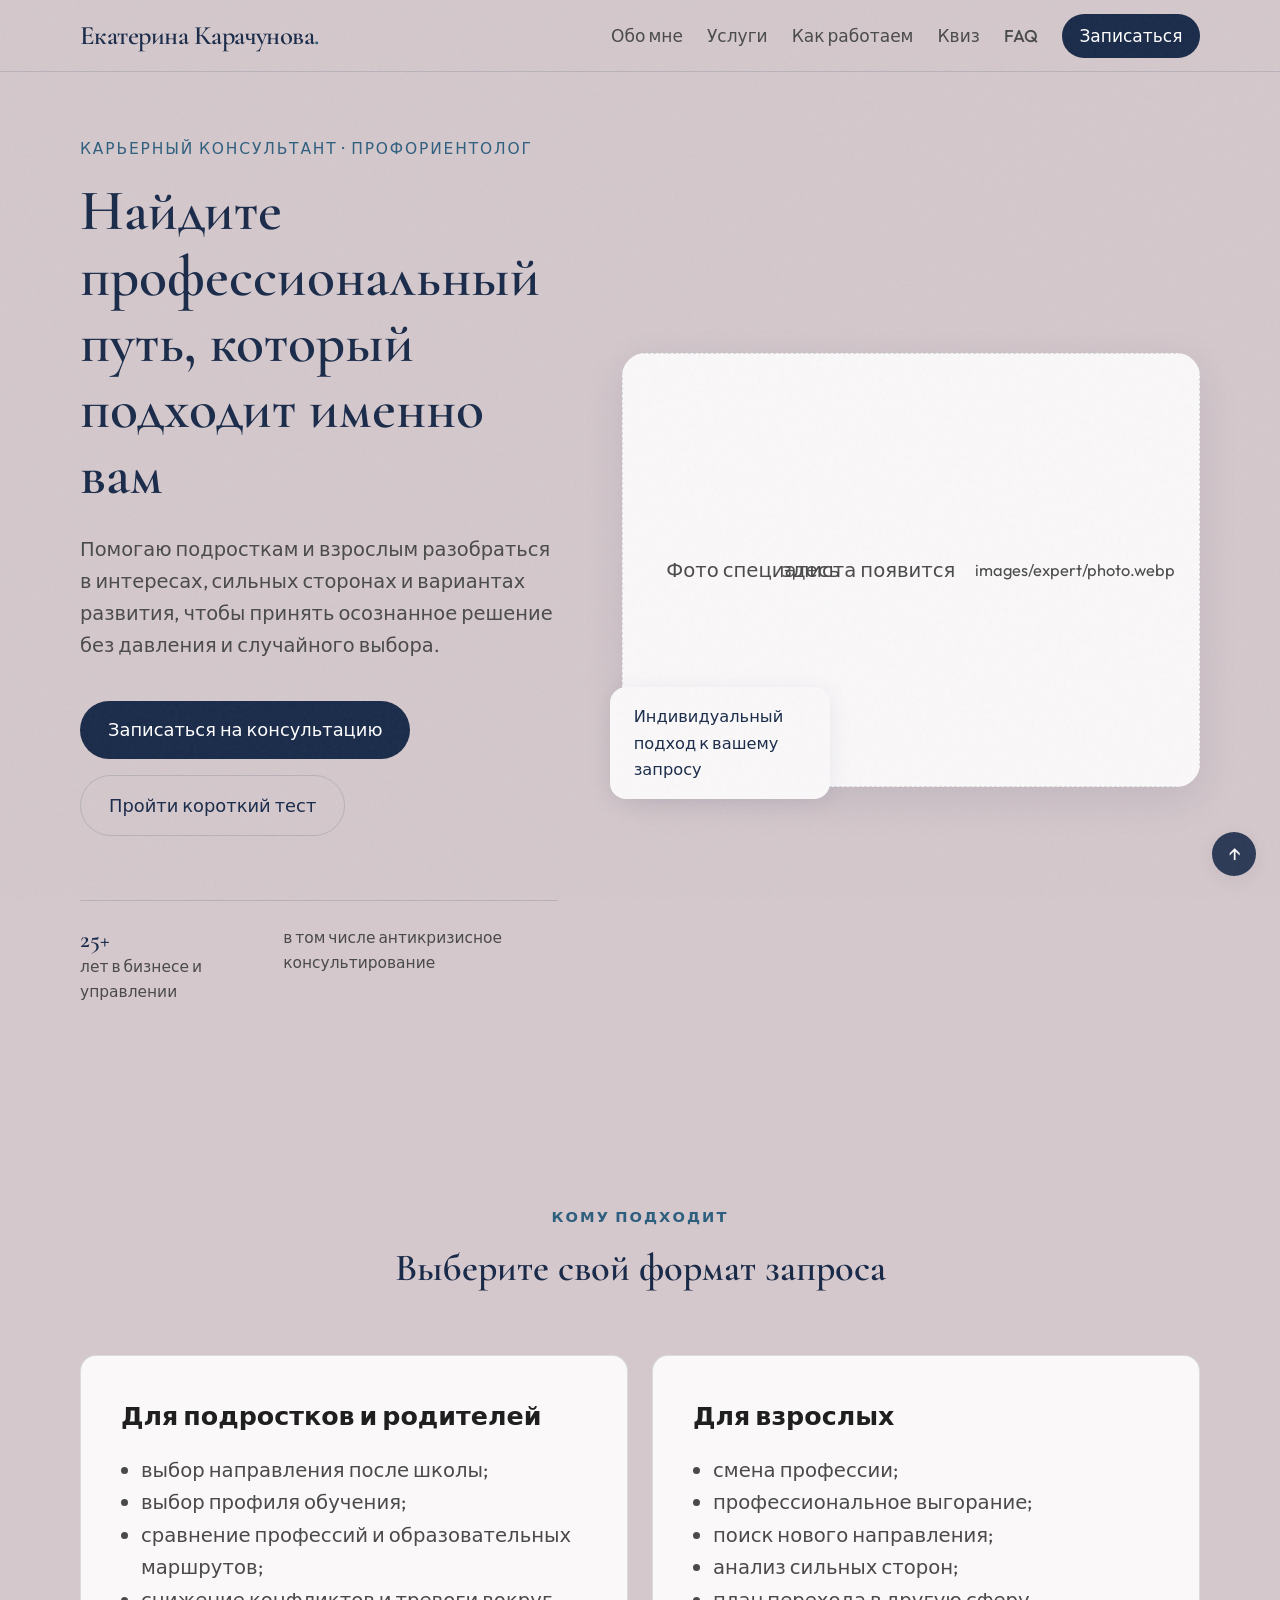
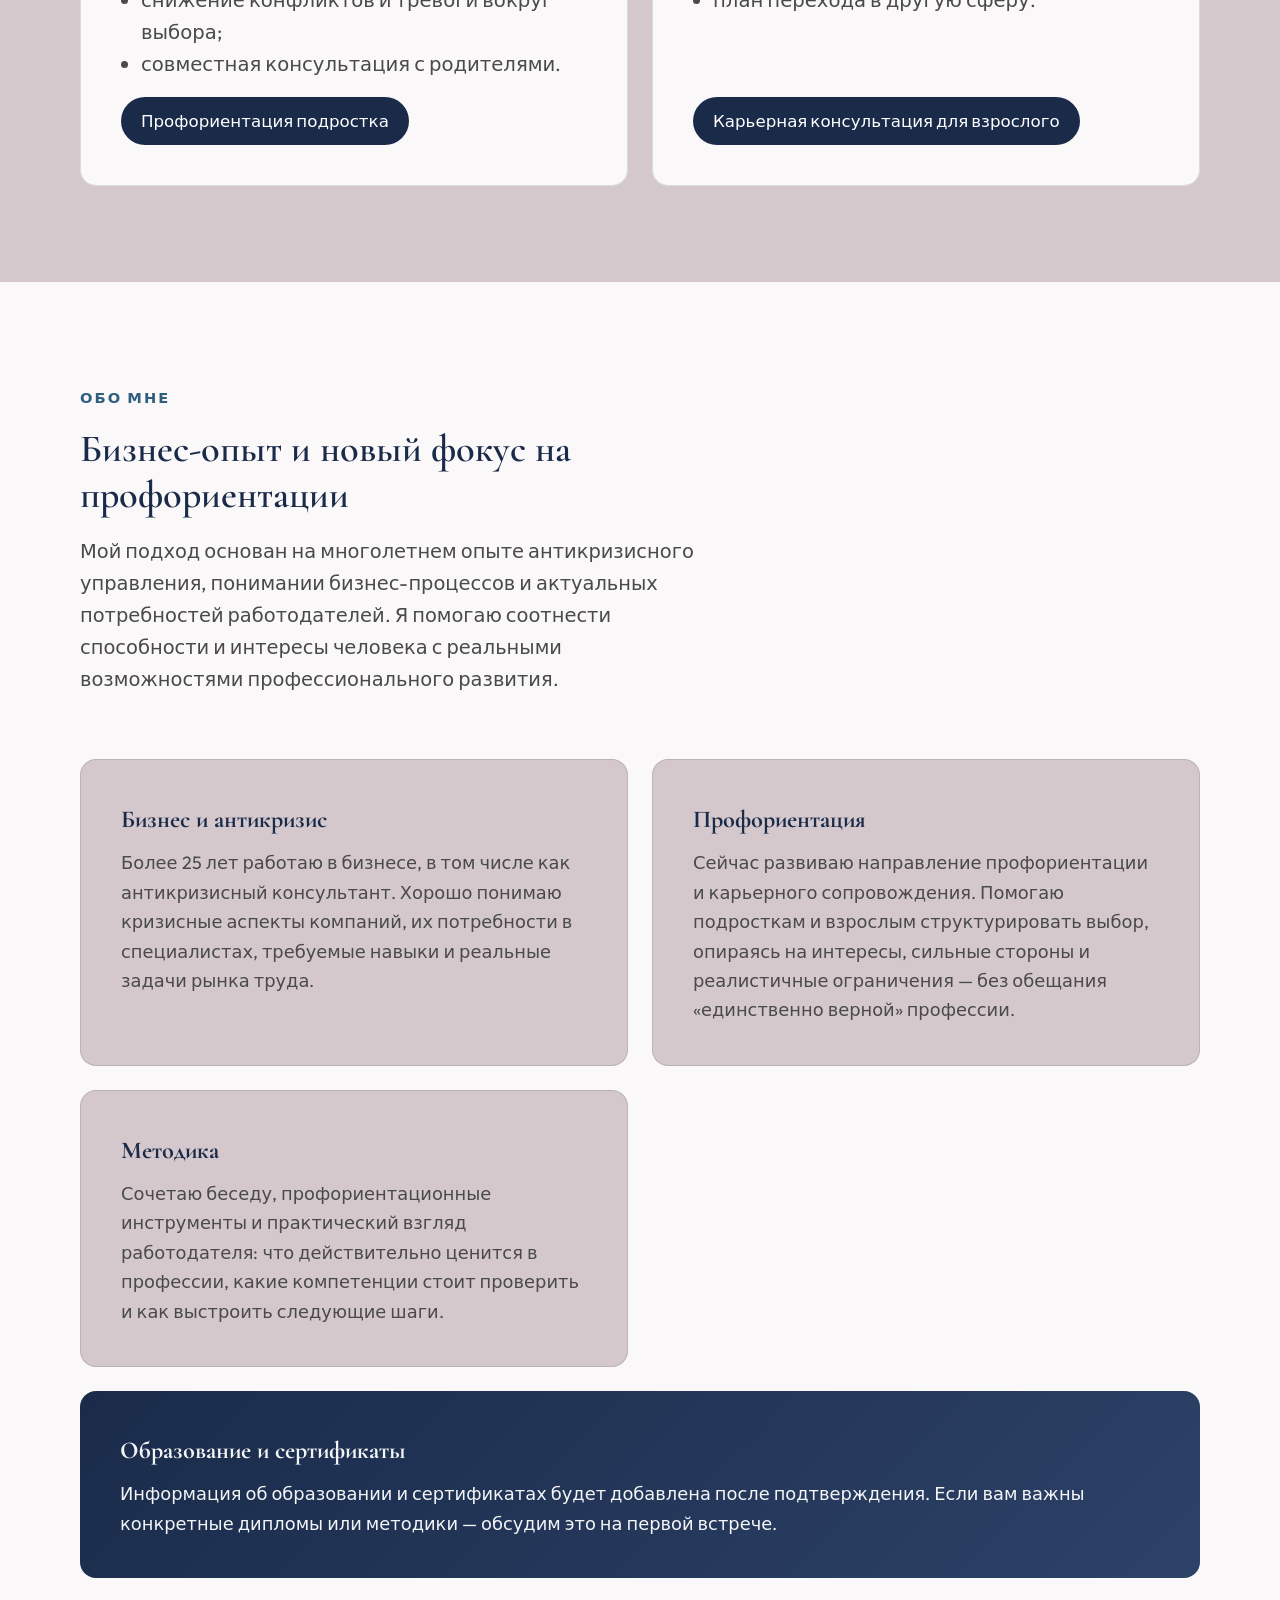
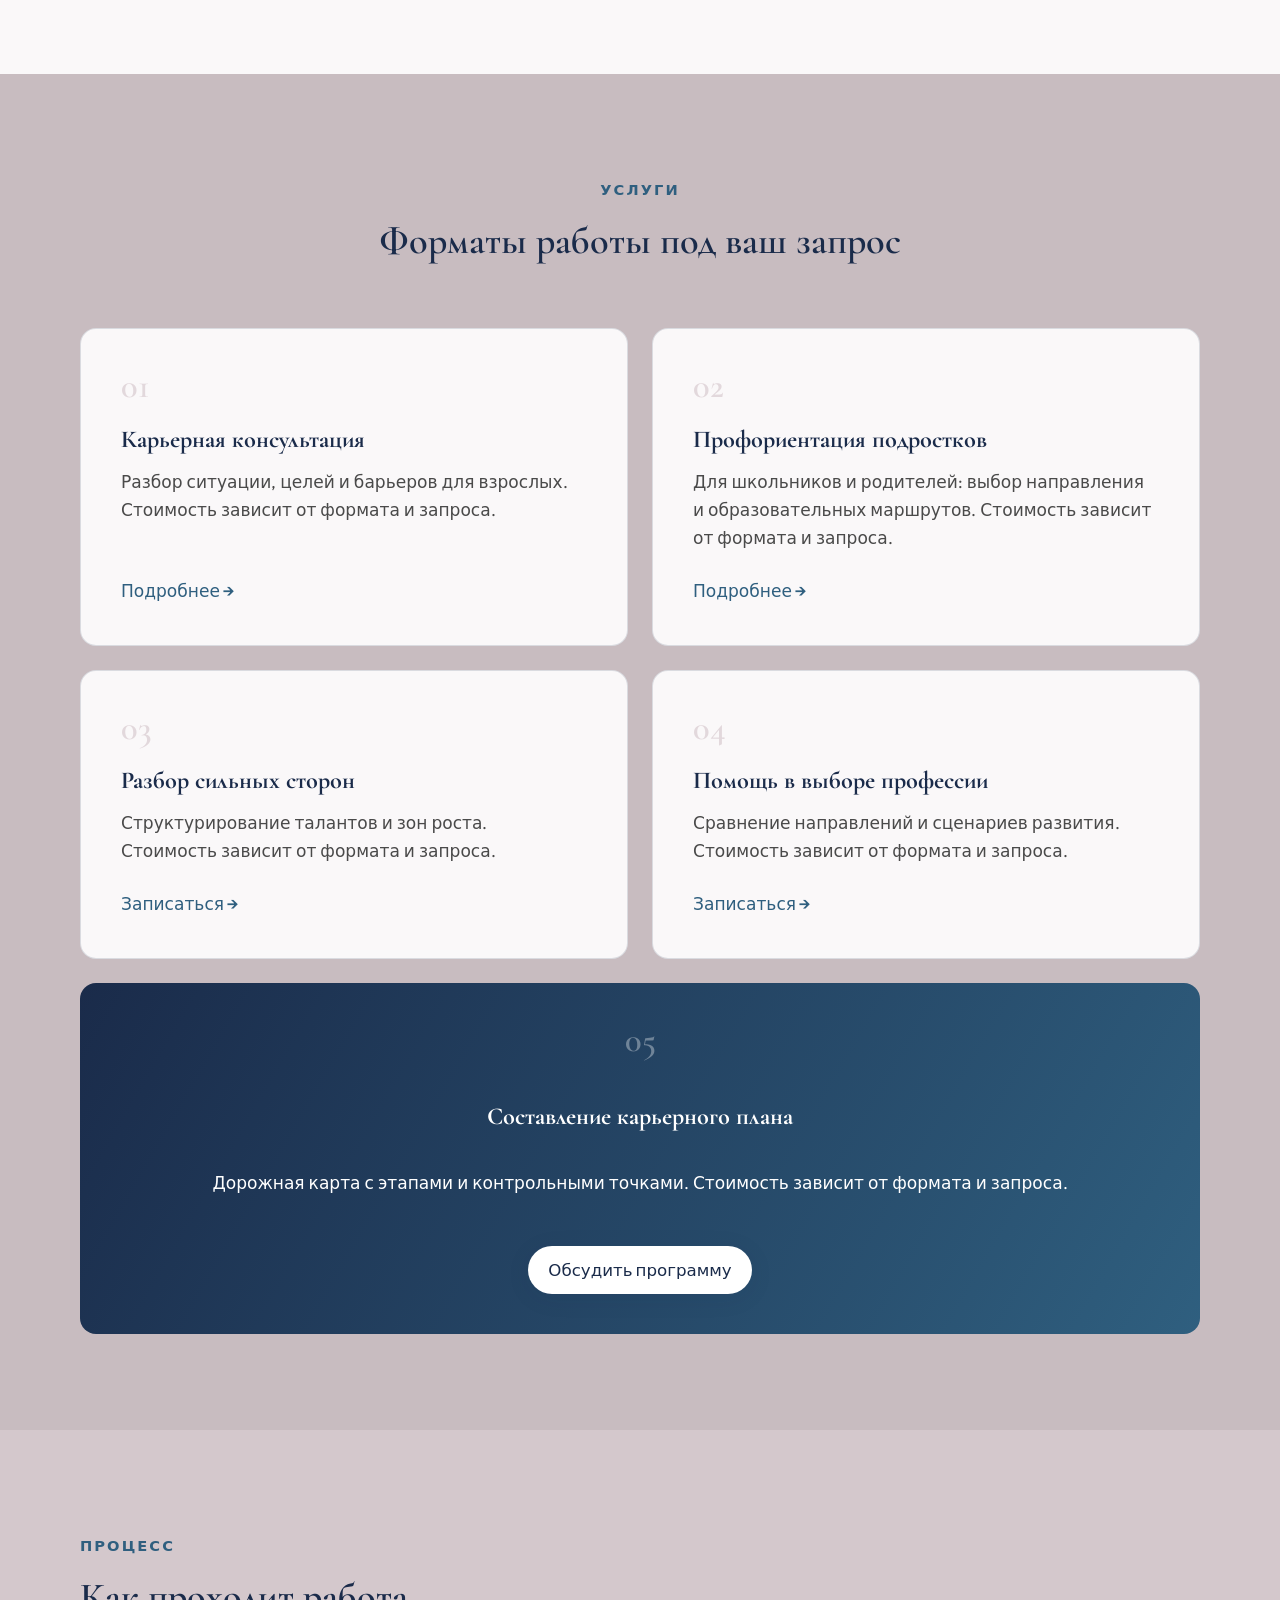
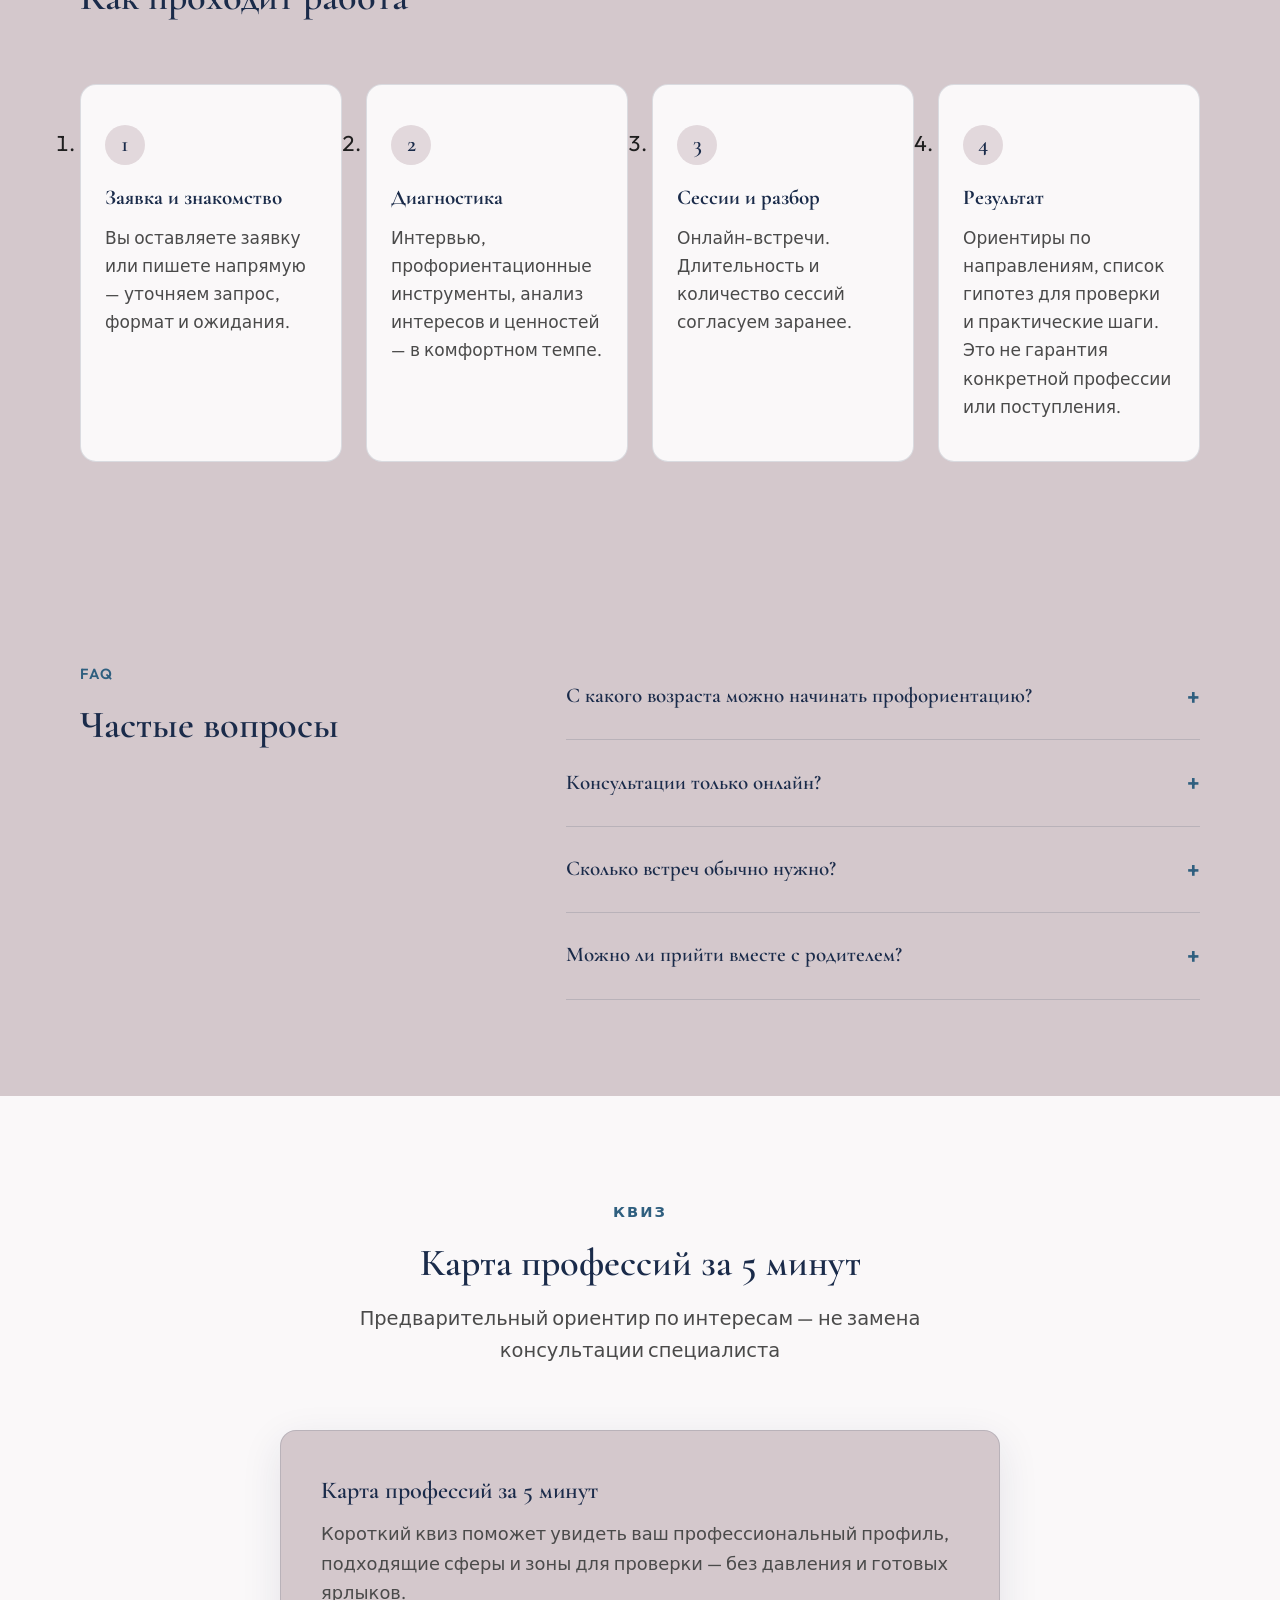
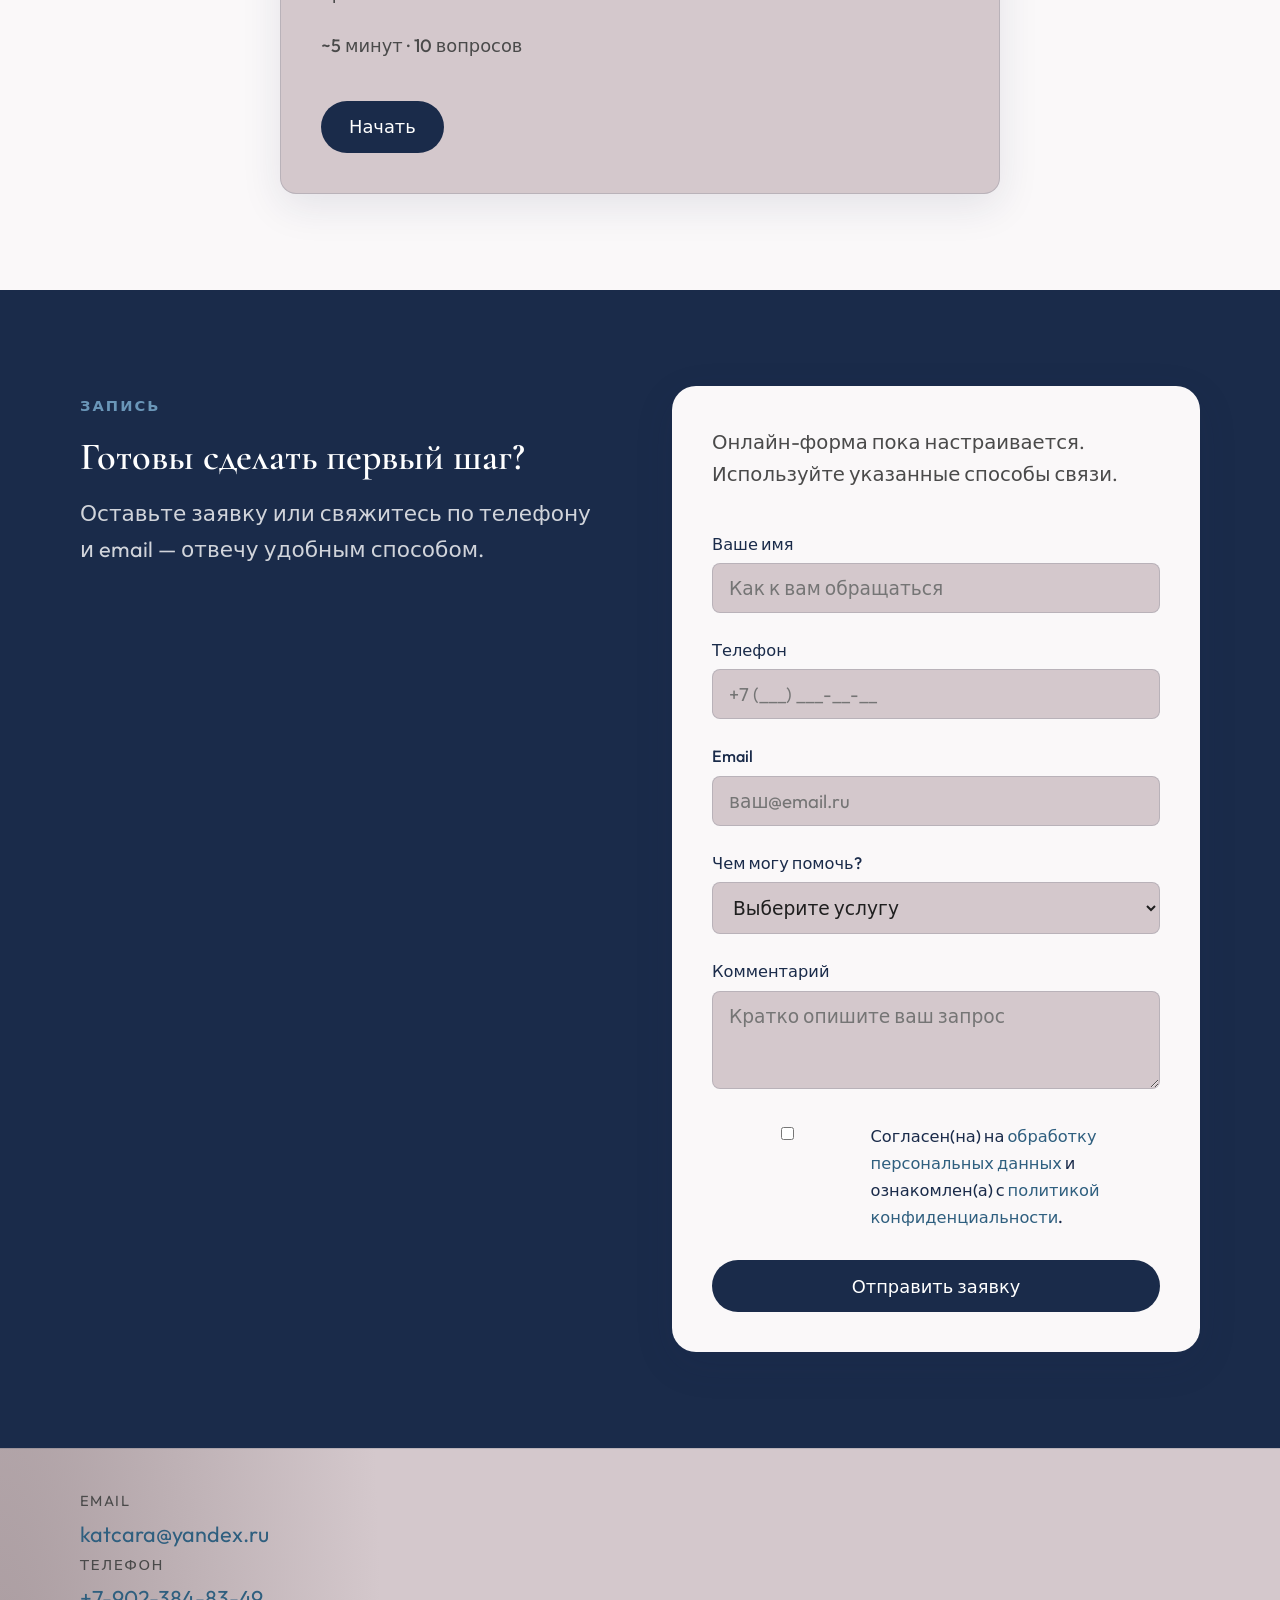
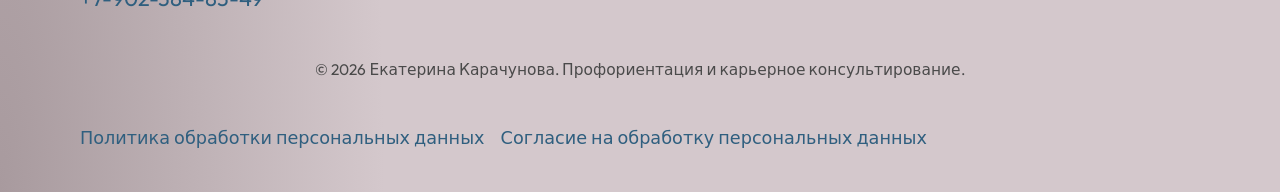
==== index.html @ 0d1fb2d1 "тел и адрес" ====
<!DOCTYPE html>
<html lang="ru">
<head>
  <meta charset="UTF-8">
  <meta name="viewport" content="width=device-width, initial-scale=1.0">
  <meta name="description" content="Профориентация подростков и карьерные консультации для взрослых онлайн по России. Екатерина Карачунова — опыт в бизнесе и антикризисном консультировании.">
  <title>Профориентация и карьерные консультации — Екатерина Карачунова</title>
  <link rel="canonical" href="https://ek-uprof.ru/">
  <meta property="og:type" content="website">
  <meta property="og:locale" content="ru_RU">
  <meta property="og:title" content="Профориентация и карьерные консультации — Екатерина Карачунова">
  <meta property="og:description" content="Помогаю подросткам и взрослым разобраться в интересах и вариантах развития без давления и случайного выбора.">
  <meta property="og:url" content="https://ek-uprof.ru/">
  <meta property="og:image" content="https://ek-uprof.ru/images/social/og-default.svg">
  <meta name="twitter:card" content="summary_large_image">
  <meta name="twitter:title" content="Профориентация — Екатерина Карачунова">
  <meta name="twitter:description" content="Профориентация подростков и карьерные консультации онлайн.">
  <link rel="icon" href="favicon.svg" type="image/svg+xml">
  <link rel="manifest" href="site.webmanifest">
  <link rel="preconnect" href="https://fonts.googleapis.com">
  <link rel="preconnect" href="https://fonts.gstatic.com" crossorigin>
  <link href="https://fonts.googleapis.com/css2?family=Cormorant+Garamond:ital,wght@0,500;0,600;0,700;1,500&family=Outfit:wght@300;400;500;600&display=swap" rel="stylesheet">
  <link rel="stylesheet" href="css/variables.css">
  <link rel="stylesheet" href="css/main.css">
  <link rel="stylesheet" href="css/responsive.css">
  <script type="application/ld+json">
  {
    "@context": "https://schema.org",
    "@graph": [
      {
        "@type": "WebSite",
        "name": "Екатерина Карачунова — профориентация",
        "url": "https://ek-uprof.ru/"
      },
      {
        "@type": "Person",
        "name": "Екатерина Карачунова",
        "jobTitle": "Карьерный консультант и профориентолог",
        "url": "https://ek-uprof.ru/"
      },
      {
        "@type": "ProfessionalService",
        "name": "Профориентация и карьерное консультирование — Екатерина Карачунова",
        "description": "Профориентация подростков и карьерные консультации для взрослых",
        "areaServed": "RU",
        "serviceType": ["Профориентация", "Карьерное консультирование"]
      }
    ]
  }
  </script>
</head>
<body>
  <a class="skip-link" href="#main">Перейти к содержимому</a>

  <header class="header" id="top">
    <div class="container header__inner">
      <a class="logo" href="index.html"><span data-site-full-name>Екатерина Карачунова</span><span class="logo__dot">.</span></a>
      <button type="button" class="nav-toggle-btn" data-nav-toggle aria-expanded="false" aria-controls="site-nav" aria-label="Открыть меню">
        <span></span><span></span><span></span>
      </button>
      <nav class="nav" id="site-nav" data-site-nav aria-label="Основная навигация">
        <a href="#about">Обо мне</a>
        <a href="#services">Услуги</a>
        <a href="#process">Как работаем</a>
        <a href="#quiz">Квиз</a>
        <a href="#faq">FAQ</a>
        <a href="#booking" class="nav__cta" data-analytics-cta="primary_cta_click">Записаться</a>
      </nav>
    </div>
  </header>

  <main id="main">
    <section class="hero" aria-labelledby="hero-title">
      <div class="container hero__grid">
        <div class="hero__content">
          <p class="hero__label">Карьерный консультант · профориентолог</p>
          <h1 id="hero-title">Найдите профессиональный путь, который подходит именно вам</h1>
          <p class="hero__subtitle">Помогаю подросткам и взрослым разобраться в интересах, сильных сторонах и вариантах развития, чтобы принять осознанное решение без давления и случайного выбора.</p>
          <div class="hero__actions">
            <a href="#booking" class="btn btn--primary" data-analytics-cta="primary_cta_click">Записаться на консультацию</a>
            <a href="#quiz" class="btn btn--ghost">Пройти короткий тест</a>
          </div>
          <ul class="hero__stats" aria-label="Опыт в бизнесе">
            <li><strong>25+</strong><span>лет в бизнесе и управлении</span></li>
            <li><span>в том числе антикризисное консультирование</span></li>
          </ul>
        </div>
        <figure class="hero__visual">
          <div class="hero__frame">
            <!-- Замените файл images/expert/photo.webp на реальное фото Екатерины -->
            <div class="hero__photo-placeholder" role="img" aria-label="Фото специалиста будет добавлено">
              Фото специалиста появится здесь<br><small>images/expert/photo.webp</small>
            </div>
          </div>
          <figcaption class="hero__badge">Индивидуальный подход к вашему запросу</figcaption>
        </figure>
      </div>
    </section>

    <section class="section audience" id="audience" aria-labelledby="audience-title">
      <div class="container">
        <header class="section__header section__header--center">
          <span class="section__tag">Кому подходит</span>
          <h2 id="audience-title">Выберите свой формат запроса</h2>
        </header>
        <div class="audience__grid">
          <article class="audience-card">
            <h3>Для подростков и родителей</h3>
            <ul>
              <li>выбор направления после школы;</li>
              <li>выбор профиля обучения;</li>
              <li>сравнение профессий и образовательных маршрутов;</li>
              <li>снижение конфликтов и тревоги вокруг выбора;</li>
              <li>совместная консультация с родителями.</li>
            </ul>
            <a href="proforientaciya-podrostkov.html" class="btn btn--primary btn--sm" data-analytics-cta="teen_service_click">Профориентация подростка</a>
          </article>
          <article class="audience-card">
            <h3>Для взрослых</h3>
            <ul>
              <li>смена профессии;</li>
              <li>профессиональное выгорание;</li>
              <li>поиск нового направления;</li>
              <li>анализ сильных сторон;</li>
              <li>план перехода в другую сферу.</li>
            </ul>
            <a href="karernaya-konsultaciya.html" class="btn btn--primary btn--sm" data-analytics-cta="adult_service_click">Карьерная консультация для взрослого</a>
          </article>
        </div>
      </div>
    </section>

    <section class="section about" id="about" aria-labelledby="about-title">
      <div class="container">
        <header class="section__header">
          <span class="section__tag">Обо мне</span>
          <h2 id="about-title">Бизнес-опыт и новый фокус на профориентации</h2>
          <p class="section__lead">Мой подход основан на многолетнем опыте антикризисного управления, понимании бизнес-процессов и актуальных потребностей работодателей. Я помогаю соотнести способности и интересы человека с реальными возможностями профессионального развития.</p>
        </header>
        <div class="about__grid">
          <article class="card">
            <h3>Бизнес и антикризис</h3>
            <p>Более 25 лет работаю в бизнесе, в том числе как антикризисный консультант. Хорошо понимаю кризисные аспекты компаний, их потребности в специалистах, требуемые навыки и реальные задачи рынка труда.</p>
          </article>
          <article class="card">
            <h3>Профориентация</h3>
            <p>Сейчас развиваю направление профориентации и карьерного сопровождения. Помогаю подросткам и взрослым структурировать выбор, опираясь на интересы, сильные стороны и реалистичные ограничения — без обещания «единственно верной» профессии.</p>
          </article>
          <article class="card">
            <h3>Методика</h3>
            <p>Сочетаю беседу, профориентационные инструменты и практический взгляд работодателя: что действительно ценится в профессии, какие компетенции стоит проверить и как выстроить следующие шаги.</p>
          </article>
          <article class="card card--accent">
            <h3>Образование и сертификаты</h3>
            <!-- НУЖНО ПОДТВЕРДИТЬ У ЕКАТЕРИНЫ -->
            <p>Информация об образовании и сертификатах будет добавлена после подтверждения. Если вам важны конкретные дипломы или методики — обсудим это на первой встрече.</p>
          </article>
        </div>
      </div>
    </section>

    <section class="section services" id="services" aria-labelledby="services-title">
      <div class="container">
        <header class="section__header section__header--center">
          <span class="section__tag">Услуги</span>
          <h2 id="services-title">Форматы работы под ваш запрос</h2>
        </header>
        <div class="services__grid">
          <article class="service-card">
            <span class="service-card__num">01</span>
            <h3>Карьерная консультация</h3>
            <p>Разбор ситуации, целей и барьеров для взрослых. Стоимость зависит от формата и запроса.</p>
            <a href="karernaya-konsultaciya.html" class="service-card__link">Подробнее →</a>
          </article>
          <article class="service-card">
            <span class="service-card__num">02</span>
            <h3>Профориентация подростков</h3>
            <p>Для школьников и родителей: выбор направления и образовательных маршрутов. Стоимость зависит от формата и запроса.</p>
            <a href="proforientaciya-podrostkov.html" class="service-card__link">Подробнее →</a>
          </article>
          <article class="service-card">
            <span class="service-card__num">03</span>
            <h3>Разбор сильных сторон</h3>
            <p>Структурирование талантов и зон роста. Стоимость зависит от формата и запроса.</p>
            <a href="#booking" class="service-card__link">Записаться →</a>
          </article>
          <article class="service-card">
            <span class="service-card__num">04</span>
            <h3>Помощь в выборе профессии</h3>
            <p>Сравнение направлений и сценариев развития. Стоимость зависит от формата и запроса.</p>
            <a href="#booking" class="service-card__link">Записаться →</a>
          </article>
          <article class="service-card service-card--wide">
            <span class="service-card__num">05</span>
            <h3>Составление карьерного плана</h3>
            <p>Дорожная карта с этапами и контрольными точками. Стоимость зависит от формата и запроса.</p>
            <a href="#booking" class="btn btn--primary btn--sm btn--on-dark" data-booking-service="Карьерный план">Обсудить программу</a>
          </article>
        </div>
      </div>
    </section>

    <section class="section process" id="process" aria-labelledby="process-title">
      <div class="container">
        <header class="section__header">
          <span class="section__tag">Процесс</span>
          <h2 id="process-title">Как проходит работа</h2>
        </header>
        <ol class="process__steps">
          <li>
            <span class="process__step-num">1</span>
            <h3>Заявка и знакомство</h3>
            <p>Вы оставляете заявку или пишете напрямую — уточняем запрос, формат и ожидания.</p>
          </li>
          <li>
            <span class="process__step-num">2</span>
            <h3>Диагностика</h3>
            <p>Интервью, профориентационные инструменты, анализ интересов и ценностей — в комфортном темпе.</p>
          </li>
          <li>
            <span class="process__step-num">3</span>
            <h3>Сессии и разбор</h3>
            <p>Онлайн-встречи. Длительность и количество сессий согласуем заранее.</p>
          </li>
          <li>
            <span class="process__step-num">4</span>
            <h3>Результат</h3>
            <p>Ориентиры по направлениям, список гипотез для проверки и практические шаги. Это не гарантия конкретной профессии или поступления.</p>
          </li>
        </ol>
      </div>
    </section>

    <!-- Отзывы: скрыто. Шаблон поля: имя/обозначение, категория, текст, дата, согласие, скриншот -->
    <section class="section reviews section--hidden" id="reviews" aria-hidden="true" hidden></section>

    <!-- Кейсы: скрыто. Шаблон: ситуация, задача, формат, результат, период, оговорка об индивидуальности -->
    <section class="section cases section--hidden" id="cases" aria-hidden="true" hidden></section>

    <!-- Блог: скрыто до готовых статей -->
    <section class="section blog section--hidden" id="blog" aria-hidden="true" hidden></section>

    <section class="section faq" id="faq" aria-labelledby="faq-title">
      <div class="container faq__inner">
        <header class="section__header">
          <span class="section__tag">FAQ</span>
          <h2 id="faq-title">Частые вопросы</h2>
        </header>
        <div class="faq__list">
          <details class="faq__item">
            <summary>С какого возраста можно начинать профориентацию?</summary>
            <p>Оптимально с 14–15 лет, когда формируются интересы к будущему. Для взрослых возраст не ограничен.</p>
          </details>
          <details class="faq__item">
            <summary>Консультации только онлайн?</summary>
            <p>Основной формат — онлайн по России. Другие форматы обсуждаются индивидуально.</p>
          </details>
          <details class="faq__item">
            <summary>Сколько встреч обычно нужно?</summary>
            <p>От одной встречи до программы из нескольких сессий — зависит от запроса.</p>
          </details>
          <details class="faq__item">
            <summary>Можно ли прийти вместе с родителем?</summary>
            <p>Да, семейный формат возможен — обсудим это на этапе записи.</p>
          </details>
        </div>
      </div>
    </section>

    <section class="section quiz" id="quiz" aria-labelledby="quiz-title">
      <div class="container quiz__inner">
        <header class="section__header section__header--center">
          <span class="section__tag">Квиз</span>
          <h2 id="quiz-title">Карта профессий за 5 минут</h2>
          <p class="section__lead">Предварительный ориентир по интересам — не замена консультации специалиста</p>
        </header>
        <div id="quiz-panel" class="quiz__panel" aria-live="polite"></div>
      </div>
    </section>

    <section class="section booking" id="booking" aria-labelledby="booking-title">
      <div class="container booking__grid">
        <div class="booking__info">
          <span class="section__tag">Запись</span>
          <h2 id="booking-title">Готовы сделать первый шаг?</h2>
          <p>Оставьте заявку или свяжитесь по телефону и email — отвечу удобным способом.</p>
          <div class="booking__messengers" data-contact-messengers></div>
        </div>
        <form class="booking__form" data-booking-form method="post" novalidate>
          <p class="form-setup-notice" data-form-setup-notice>Онлайн-форма пока настраивается. Используйте указанные способы связи.</p>
          <div class="form-message" data-form-message hidden role="status"></div>
          <label class="hp" aria-hidden="true">
            <input type="text" name="website" tabindex="-1" autocomplete="off">
          </label>
          <label>
            <span>Ваше имя</span>
            <input type="text" name="name" required autocomplete="name" placeholder="Как к вам обращаться">
          </label>
          <label>
            <span>Телефон</span>
            <input type="tel" name="phone" autocomplete="tel" placeholder="+7 (___) ___-__-__">
          </label>
          <label>
            <span>Email</span>
            <input type="email" name="email" autocomplete="email" placeholder="ваш@email.ru">
          </label>
          <label>
            <span>Чем могу помочь?</span>
            <select name="service">
              <option value="">Выберите услугу</option>
              <option>Карьерная консультация</option>
              <option>Профориентация подростков</option>
              <option>Разбор сильных сторон</option>
              <option>Выбор профессии</option>
              <option>Карьерный план</option>
            </select>
          </label>
          <label>
            <span>Комментарий</span>
            <textarea name="message" rows="3" placeholder="Кратко опишите ваш запрос"></textarea>
          </label>
          <label class="form-consent">
            <input type="checkbox" name="consent" value="yes">
            <span>Согласен(на) на <a href="consent.html">обработку персональных данных</a> и ознакомлен(а) с <a href="privacy.html">политикой конфиденциальности</a>.</span>
          </label>
          <button type="submit" class="btn btn--primary btn--full">Отправить заявку</button>
        </form>
      </div>
    </section>

    <section class="section contacts" id="contacts" aria-labelledby="contacts-title">
      <div class="container contacts__inner">
        <h2 id="contacts-title" class="visually-hidden">Контакты</h2>
        <div data-contacts-list></div>
        <p class="contacts__copy">© 2026 <span data-site-full-name>Екатерина Карачунова</span>. Профориентация и карьерное консультирование.</p>
        <nav class="footer-legal" aria-label="Юридическая информация">
          <a href="privacy.html">Политика обработки персональных данных</a>
          <a href="consent.html">Согласие на обработку персональных данных</a>
        </nav>
      </div>
    </section>
  </main>

  <a href="#top" class="back-top" aria-label="Наверх">↑</a>

  <script src="js/site-config.js" defer></script>
  <script src="js/analytics.js" defer></script>
  <script src="js/main.js" defer></script>
  <script src="js/form.js" defer></script>
  <script src="js/quiz-data.js" defer></script>
  <script src="js/quiz.js" defer></script>
</body>
</html>
---- css/variables.css ----
/* Design tokens — светлее фон, выше контраст, крупнее базовый текст */
:root {
  --color-bg: #d4c8cc;
  --color-bg-alt: #c8bcc0;
  --color-surface: #faf8f9;
  --color-navy: #1a2b4a;
  --color-navy-soft: #2d4268;
  --color-accent: #2f5f7f;
  --color-accent-light: #6a96b8;
  --color-pastel: #e2d8dc;
  --color-beige: #bdb0b4;
  --color-text: #1f1f1f;
  --color-text-muted: #4a4a4a;
  --color-border: rgba(26, 43, 74, 0.14);

  --font-display: "Cormorant Garamond", Georgia, serif;
  --font-body: "Outfit", system-ui, sans-serif;

  --font-bump: 2pt;

  --text-base: calc(1.1875rem + var(--font-bump));
  --text-sm: calc(1.0625rem + var(--font-bump));
  --text-xs: calc(0.9375rem + var(--font-bump));

  --space-xs: 0.5rem;
  --space-sm: 1rem;
  --space-md: 1.5rem;
  --space-lg: 2.5rem;
  --space-xl: 4rem;
  --space-2xl: 6rem;

  --radius-sm: 8px;
  --radius-md: 16px;
  --radius-lg: 24px;

  --shadow-soft: 0 4px 24px rgba(26, 43, 74, 0.08);
  --shadow-card: 0 12px 40px rgba(26, 43, 74, 0.1);

  --transition: 0.35s cubic-bezier(0.4, 0, 0.2, 1);
  --header-h: 72px;
}
---- css/main.css ----
﻿/* Профориентация — Екатерина Карачунова (основные стили) */

*,
*::before,
*::after {
  box-sizing: border-box;
  margin: 0;
  padding: 0;
}

html {
  scroll-behavior: smooth;
}

body {
  font-family: var(--font-body);
  font-size: var(--text-base);
  font-weight: 400;
  line-height: 1.65;
  color: var(--color-text);
  background-color: var(--color-bg);
  background-image:
    radial-gradient(ellipse 80% 50% at 90% -10%, #d5c8cc 0%, transparent 55%),
    radial-gradient(ellipse 60% 40% at 0% 100%, #a89a9e 0%, transparent 50%);
  min-height: 100vh;
  overflow-x: hidden;
}

body::before {
  content: "";
  position: fixed;
  inset: 0;
  pointer-events: none;
  opacity: 0.04;
  background-image: url("data:image/svg+xml,%3Csvg viewBox='0 0 256 256' xmlns='http://www.w3.org/2000/svg'%3E%3Cfilter id='n'%3E%3CfeTurbulence type='fractalNoise' baseFrequency='0.9' numOctaves='4' stitchTiles='stitch'/%3E%3C/filter%3E%3Crect width='100%25' height='100%25' filter='url(%23n)'/%3E%3C/svg%3E");
  z-index: 9999;
}

img {
  max-width: 100%;
  height: auto;
  display: block;
}

a {
  color: var(--color-accent);
  text-decoration: none;
  transition: color var(--transition);
}

a:hover {
  color: var(--color-navy);
}

ul {
  list-style: none;
}

.container {
  width: min(1120px, 92vw);
  margin-inline: auto;
}

.visually-hidden {
  position: absolute;
  width: 1px;
  height: 1px;
  padding: 0;
  margin: -1px;
  overflow: hidden;
  clip: rect(0, 0, 0, 0);
  white-space: nowrap;
  border: 0;
}

.skip-link {
  position: absolute;
  top: -100%;
  left: var(--space-sm);
  z-index: 10000;
  padding: var(--space-xs) var(--space-sm);
  background: var(--color-navy);
  color: #fff;
  border-radius: var(--radius-sm);
}

.skip-link:focus {
  top: var(--space-sm);
}

/* ——— Header ——— */
.header {
  position: fixed;
  top: 0;
  left: 0;
  right: 0;
  z-index: 1000;
  height: var(--header-h);
  background: rgba(212, 200, 204, 0.94);
  backdrop-filter: blur(12px);
  border-bottom: 1px solid var(--color-border);
  animation: fadeDown 0.8s ease both;
}

.header__inner {
  display: flex;
  align-items: center;
  justify-content: space-between;
  height: var(--header-h);
}

.logo {
  font-family: var(--font-display);
  font-size: calc(1.5rem + var(--font-bump));
  font-weight: 600;
  color: var(--color-navy);
  letter-spacing: -0.02em;
}

.logo__dot {
  color: var(--color-accent);
}

.nav {
  display: flex;
  align-items: center;
  gap: var(--space-md);
}

.nav a {
  font-size: calc(0.9rem + var(--font-bump));
  font-weight: 500;
  color: var(--color-text-muted);
}

.nav a:hover {
  color: var(--color-navy);
}

.nav__cta {
  padding: 0.5rem 1.1rem;
  background: var(--color-navy);
  color: #fff !important;
  border-radius: 100px;
}

.nav__cta:hover {
  background: var(--color-navy-soft);
  color: #fff !important;
}

.nav-toggle-btn {
  display: none;
  border: none;
  background: transparent;
  flex-direction: column;
  gap: 5px;
  cursor: pointer;
  padding: 8px;
}

.nav-toggle-btn span {
  display: block;
  width: 24px;
  height: 2px;
  background: var(--color-navy);
  transition: var(--transition);
}

/* ——— Buttons ——— */
.btn {
  display: inline-flex;
  align-items: center;
  justify-content: center;
  padding: 0.9rem 1.75rem;
  font-family: var(--font-body);
  font-size: calc(0.95rem + var(--font-bump));
  font-weight: 500;
  border-radius: 100px;
  border: none;
  cursor: pointer;
  transition: transform var(--transition), box-shadow var(--transition), background var(--transition);
}

.btn--primary {
  background: var(--color-navy);
  color: #fff;
}

.btn--primary:hover {
  background: var(--color-navy-soft);
  color: #fff;
  transform: translateY(-2px);
  box-shadow: var(--shadow-soft);
}

.btn--ghost {
  background: transparent;
  color: var(--color-navy);
  border: 1.5px solid var(--color-border);
}

.btn--ghost:hover {
  border-color: var(--color-navy);
  color: var(--color-navy);
}

.btn--sm {
  padding: 0.65rem 1.25rem;
  font-size: calc(0.875rem + var(--font-bump));
}

.btn--full {
  width: 100%;
}

/* ——— Hero ——— */
.hero {
  padding-top: calc(var(--header-h) + var(--space-xl));
  padding-bottom: var(--space-2xl);
  min-height: 100vh;
  display: flex;
  align-items: center;
}

.hero__grid {
  display: grid;
  grid-template-columns: 0.95fr 1.15fr;
  gap: var(--space-xl);
  align-items: center;
}

.hero__label {
  font-size: calc(0.8rem + var(--font-bump));
  font-weight: 500;
  letter-spacing: 0.12em;
  text-transform: uppercase;
  color: var(--color-accent);
  margin-bottom: var(--space-sm);
  animation: fadeUp 0.7s ease 0.1s both;
}

.hero h1 {
  font-family: var(--font-display);
  font-size: clamp(calc(2.25rem + var(--font-bump)), 4.5vw, calc(3.5rem + var(--font-bump)));
  font-weight: 600;
  line-height: 1.15;
  color: var(--color-navy);
  margin-bottom: var(--space-md);
  animation: fadeUp 0.7s ease 0.2s both;
}

.hero__subtitle {
  font-size: calc(1.05rem + var(--font-bump));
  color: var(--color-text-muted);
  max-width: 32rem;
  margin-bottom: var(--space-lg);
  animation: fadeUp 0.7s ease 0.3s both;
}

.hero__actions {
  display: flex;
  flex-wrap: wrap;
  gap: var(--space-sm);
  margin-bottom: var(--space-xl);
  animation: fadeUp 0.7s ease 0.4s both;
}

.hero__stats {
  display: flex;
  gap: var(--space-lg);
  padding-top: var(--space-md);
  border-top: 1px solid var(--color-border);
  animation: fadeUp 0.7s ease 0.5s both;
}

.hero__stats li {
  display: flex;
  flex-direction: column;
}

.hero__stats strong {
  font-family: var(--font-display);
  font-size: calc(1.75rem + var(--font-bump));
  font-weight: 600;
  color: var(--color-navy);
  line-height: 1.2;
}

.hero__stats span {
  font-size: calc(0.8rem + var(--font-bump));
  color: var(--color-text-muted);
}

.hero__visual {
  position: relative;
  width: 100%;
  max-width: 640px;
  margin-inline: auto;
  animation: fadeUp 0.9s ease 0.25s both;
}

.hero__frame {
  position: relative;
  border-radius: var(--radius-lg);
  overflow: hidden;
  box-shadow: var(--shadow-card);
  background: var(--color-surface);
  line-height: 0;
}

.hero__frame img {
  width: 100%;
  height: auto;
  display: block;
}

.hero__frame::after {
  content: "";
  position: absolute;
  top: -20px;
  right: -20px;
  width: 120px;
  height: 120px;
  border: 2px solid var(--color-accent-light);
  border-radius: var(--radius-md);
  z-index: -1;
  opacity: 0.5;
}

.hero__badge {
  position: absolute;
  bottom: -12px;
  left: -12px;
  max-width: 220px;
  padding: var(--space-sm) var(--space-md);
  background: var(--color-surface);
  border-radius: var(--radius-md);
  font-size: calc(0.85rem + var(--font-bump));
  font-weight: 500;
  color: var(--color-navy);
  box-shadow: var(--shadow-soft);
}

/* ——— Sections ——— */
.section {
  padding: var(--space-2xl) 0;
}

.section__header {
  margin-bottom: var(--space-xl);
  max-width: 640px;
}

.section__header--center {
  text-align: center;
  margin-inline: auto;
}

.section__tag {
  display: inline-block;
  font-size: calc(0.75rem + var(--font-bump));
  font-weight: 600;
  letter-spacing: 0.14em;
  text-transform: uppercase;
  color: var(--color-accent);
  margin-bottom: var(--space-sm);
}

.section h2 {
  font-family: var(--font-display);
  font-size: clamp(calc(1.75rem + var(--font-bump)), 3vw, calc(2.5rem + var(--font-bump)));
  font-weight: 600;
  color: var(--color-navy);
  line-height: 1.2;
  margin-bottom: var(--space-sm);
}

.section__lead {
  font-size: calc(1.05rem + var(--font-bump));
  color: var(--color-text-muted);
}

/* ——— About ——— */
.about {
  background: var(--color-surface);
}

.about__grid {
  display: grid;
  grid-template-columns: repeat(2, 1fr);
  gap: var(--space-md);
}

.card {
  padding: var(--space-lg);
  background: var(--color-bg);
  border-radius: var(--radius-md);
  border: 1px solid var(--color-border);
  transition: transform var(--transition), box-shadow var(--transition);
}

.card:hover {
  transform: translateY(-4px);
  box-shadow: var(--shadow-soft);
}

.card h3 {
  font-family: var(--font-display);
  font-size: calc(1.35rem + var(--font-bump));
  color: var(--color-navy);
  margin-bottom: var(--space-xs);
}

.card p,
.card li {
  font-size: calc(0.95rem + var(--font-bump));
  color: var(--color-text-muted);
}

.card ul {
  margin-top: var(--space-xs);
}

.card li {
  position: relative;
  padding-left: 1.25rem;
  margin-bottom: 0.35rem;
}

.card li::before {
  content: "—";
  position: absolute;
  left: 0;
  color: var(--color-accent);
}

.card--accent {
  background: linear-gradient(135deg, var(--color-navy) 0%, var(--color-navy-soft) 100%);
  border: none;
  grid-column: span 2;
}

.card--accent h3,
.card--accent p,
.card--accent li {
  color: rgba(255, 255, 255, 0.95);
}

.card--accent li::before {
  color: var(--color-accent-light);
}

/* ——— Services ——— */
.services {
  background: var(--color-bg-alt);
}

.services__grid {
  display: grid;
  grid-template-columns: repeat(2, 1fr);
  gap: var(--space-md);
}

.service-card {
  padding: var(--space-lg);
  background: var(--color-surface);
  border-radius: var(--radius-md);
  border: 1px solid var(--color-border);
  transition: var(--transition);
}

.service-card:hover {
  border-color: var(--color-accent-light);
  box-shadow: var(--shadow-soft);
}

.service-card__num {
  font-family: var(--font-display);
  font-size: calc(2rem + var(--font-bump));
  font-weight: 600;
  color: var(--color-pastel);
  line-height: 1;
  display: block;
  margin-bottom: var(--space-sm);
}

.service-card h3 {
  font-family: var(--font-display);
  font-size: calc(1.35rem + var(--font-bump));
  color: var(--color-navy);
  margin-bottom: var(--space-xs);
}

.service-card p {
  font-size: calc(0.9rem + var(--font-bump));
  color: var(--color-text-muted);
  margin-bottom: var(--space-md);
}

.service-card__link {
  font-size: calc(0.9rem + var(--font-bump));
  font-weight: 500;
}

.service-card--wide {
  grid-column: span 2;
  display: flex;
  flex-wrap: wrap;
  align-items: center;
  justify-content: space-between;
  gap: var(--space-md);
  background: linear-gradient(120deg, var(--color-navy) 0%, var(--color-accent) 100%);
  border: none;
}

.service-card--wide .service-card__num,
.service-card--wide h3,
.service-card--wide p {
  color: #fff;
}

.service-card--wide .service-card__num {
  color: rgba(255, 255, 255, 0.35);
}

.btn--on-dark {
  background: #fff;
  color: var(--color-navy);
  box-shadow: var(--shadow-soft);
}

.btn--on-dark:hover {
  background: var(--color-surface);
  color: var(--color-navy);
  transform: translateY(-2px);
}

.service-card--wide > div {
  flex: 1;
  min-width: 200px;
}

/* ——— Process ——— */
.process__steps {
  display: grid;
  grid-template-columns: repeat(4, 1fr);
  gap: var(--space-md);
  counter-reset: step;
}

.process__steps li {
  position: relative;
  padding: var(--space-lg) var(--space-md);
  background: var(--color-surface);
  border-radius: var(--radius-md);
  border: 1px solid var(--color-border);
}

.process__step-num {
  display: flex;
  align-items: center;
  justify-content: center;
  width: 40px;
  height: 40px;
  margin-bottom: var(--space-sm);
  font-family: var(--font-display);
  font-size: calc(1.25rem + var(--font-bump));
  font-weight: 600;
  color: var(--color-navy);
  background: var(--color-pastel);
  border-radius: 50%;
}

.process__steps h3 {
  font-family: var(--font-display);
  font-size: calc(1.15rem + var(--font-bump));
  color: var(--color-navy);
  margin-bottom: var(--space-xs);
}

.process__steps p {
  font-size: calc(0.9rem + var(--font-bump));
  color: var(--color-text-muted);
}

/* ——— Reviews ——— */
.reviews {
  background: var(--color-surface);
}

.reviews__grid {
  display: grid;
  grid-template-columns: repeat(3, 1fr);
  gap: var(--space-md);
}

.review {
  padding: var(--space-lg);
  background: var(--color-bg);
  border-radius: var(--radius-md);
  border-left: 3px solid var(--color-accent);
}

.review p {
  font-family: var(--font-display);
  font-size: calc(1.15rem + var(--font-bump));
  font-style: italic;
  color: var(--color-navy);
  margin-bottom: var(--space-md);
  line-height: 1.5;
}

.review footer {
  font-size: calc(0.85rem + var(--font-bump));
  color: var(--color-text-muted);
}

/* ——— Cases ——— */
.case-card {
  padding: var(--space-lg);
  background: var(--color-surface);
  border-radius: var(--radius-md);
  border: 1px solid var(--color-border);
}

.cases__grid {
  display: grid;
  grid-template-columns: repeat(3, 1fr);
  gap: var(--space-md);
}

.case-card h3 {
  font-family: var(--font-display);
  font-size: calc(1.2rem + var(--font-bump));
  color: var(--color-navy);
  margin-bottom: var(--space-sm);
}

.case-card__result {
  font-size: calc(0.95rem + var(--font-bump));
  color: var(--color-text-muted);
  margin-bottom: var(--space-md);
}

.case-card__meta {
  font-size: calc(0.8rem + var(--font-bump));
  font-weight: 500;
  color: var(--color-accent);
}

/* ——— Blog ——— */
.blog {
  background: var(--color-bg-alt);
}

.blog__grid {
  display: grid;
  grid-template-columns: repeat(3, 1fr);
  gap: var(--space-md);
}

.blog-card {
  padding: var(--space-lg);
  background: var(--color-surface);
  border-radius: var(--radius-md);
  transition: var(--transition);
}

.blog-card:hover {
  box-shadow: var(--shadow-soft);
  transform: translateY(-3px);
}

.blog-card time {
  font-size: calc(0.8rem + var(--font-bump));
  color: var(--color-accent);
}

.blog-card h3 {
  font-family: var(--font-display);
  font-size: calc(1.2rem + var(--font-bump));
  margin: var(--space-xs) 0;
  line-height: 1.3;
}

.blog-card h3 a {
  color: var(--color-navy);
}

.blog-card h3 a:hover {
  color: var(--color-accent);
}

.blog-card p {
  font-size: calc(0.9rem + var(--font-bump));
  color: var(--color-text-muted);
}

/* ——— FAQ ——— */
.faq__inner {
  display: grid;
  grid-template-columns: 1fr 1.5fr;
  gap: var(--space-xl);
  align-items: start;
}

.faq__item {
  border-bottom: 1px solid var(--color-border);
  padding: var(--space-md) 0;
}

.faq__item summary {
  font-family: var(--font-display);
  font-size: calc(1.15rem + var(--font-bump));
  font-weight: 600;
  color: var(--color-navy);
  cursor: pointer;
  list-style: none;
  display: flex;
  justify-content: space-between;
  align-items: center;
  gap: var(--space-sm);
}

.faq__item summary::-webkit-details-marker {
  display: none;
}

.faq__item summary::after {
  content: "+";
  font-family: var(--font-body);
  font-size: calc(1.25rem + var(--font-bump));
  color: var(--color-accent);
  transition: transform var(--transition);
}

.faq__item[open] summary::after {
  transform: rotate(45deg);
}

.faq__item p {
  margin-top: var(--space-sm);
  font-size: calc(0.95rem + var(--font-bump));
  color: var(--color-text-muted);
  padding-right: var(--space-lg);
}

/* ——— Booking ——— */
.booking {
  background: var(--color-navy);
  color: #fff;
}

.booking .section__tag {
  color: var(--color-accent-light);
}

.booking h2 {
  color: #fff;
}

.booking__grid {
  display: grid;
  grid-template-columns: 1fr 1fr;
  gap: var(--space-xl);
  align-items: start;
}

.booking__info p {
  color: rgba(255, 255, 255, 0.8);
  margin-top: var(--space-sm);
}

.booking__messengers {
  display: flex;
  gap: var(--space-sm);
  margin-top: var(--space-lg);
}

.messenger-link {
  padding: 0.6rem 1.2rem;
  background: rgba(255, 255, 255, 0.12);
  color: #fff !important;
  border-radius: 100px;
  font-size: calc(0.9rem + var(--font-bump));
  font-weight: 500;
}

.messenger-link:hover {
  background: rgba(255, 255, 255, 0.22);
  color: #fff !important;
}

.booking__form {
  display: flex;
  flex-direction: column;
  gap: var(--space-md);
  padding: var(--space-lg);
  background: var(--color-surface);
  border-radius: var(--radius-lg);
  box-shadow: var(--shadow-card);
}

.booking__form label span {
  display: block;
  font-size: calc(0.85rem + var(--font-bump));
  font-weight: 500;
  color: var(--color-navy);
  margin-bottom: 0.35rem;
}

.booking__form input,
.booking__form select,
.booking__form textarea {
  width: 100%;
  padding: 0.75rem 1rem;
  font-family: var(--font-body);
  font-size: calc(1rem + var(--font-bump));
  border: 1px solid var(--color-border);
  border-radius: var(--radius-sm);
  background: var(--color-bg);
  color: var(--color-text);
  transition: border-color var(--transition);
}

.booking__form input:focus,
.booking__form select:focus,
.booking__form textarea:focus {
  outline: none;
  border-color: var(--color-accent);
}

.hp {
  position: absolute;
  left: -9999px;
  opacity: 0;
  height: 0;
  overflow: hidden;
}

.form-note {
  font-size: calc(0.75rem + var(--font-bump));
  color: var(--color-text-muted);
  text-align: center;
}

/* ——— Contacts ——— */
.contacts {
  padding: var(--space-lg) 0;
  border-top: 1px solid var(--color-border);
}

.contacts__inner {
  display: flex;
  flex-wrap: wrap;
  align-items: center;
  justify-content: space-between;
  gap: var(--space-md);
}

.contacts__label {
  display: block;
  font-size: calc(0.75rem + var(--font-bump));
  text-transform: uppercase;
  letter-spacing: 0.1em;
  color: var(--color-text-muted);
  margin-bottom: 0.25rem;
}

.contacts__social {
  display: flex;
  gap: var(--space-sm);
}

.contacts__social a {
  width: 36px;
  height: 36px;
  display: flex;
  align-items: center;
  justify-content: center;
  background: var(--color-bg-alt);
  border-radius: 50%;
  font-size: calc(0.75rem + var(--font-bump));
  font-weight: 600;
  color: var(--color-navy);
}

.contacts__copy {
  width: 100%;
  text-align: center;
  font-size: calc(0.8rem + var(--font-bump));
  color: var(--color-text-muted);
  margin-top: var(--space-sm);
}

/* ——— Back to top ——— */
.back-top {
  position: fixed;
  bottom: var(--space-md);
  right: var(--space-md);
  width: 44px;
  height: 44px;
  display: flex;
  align-items: center;
  justify-content: center;
  background: var(--color-navy);
  color: #fff;
  border-radius: 50%;
  font-size: calc(1.1rem + var(--font-bump));
  box-shadow: var(--shadow-soft);
  opacity: 0.9;
  z-index: 100;
  transition: transform var(--transition), opacity var(--transition);
}

.back-top:hover {
  transform: translateY(-3px);
  opacity: 1;
  color: #fff;
}

/* ——— Quiz ——— */
.quiz {
  background: var(--color-surface);
}

.quiz__inner {
  max-width: 720px;
  margin-inline: auto;
}

.quiz__panel {
  min-height: 280px;
}

.quiz__card {
  background: var(--color-bg);
  box-shadow: var(--shadow-card);
}

.quiz__card--result {
  animation: fadeUp 0.5s ease both;
}

.quiz__title {
  font-family: var(--font-display);
  font-size: clamp(calc(1.5rem + var(--font-bump)), 3vw, calc(2rem + var(--font-bump)));
  font-weight: 600;
  color: var(--color-navy);
  margin-bottom: var(--space-sm);
}

.quiz__lead {
  color: var(--color-text-muted);
  margin-bottom: var(--space-md);
}

.quiz__meta {
  font-size: calc(0.9rem + var(--font-bump));
  font-weight: 500;
  color: var(--color-accent);
  margin-bottom: var(--space-lg);
}

.quiz__progress-wrap {
  margin-bottom: var(--space-lg);
}

.quiz__progress-label {
  font-size: calc(0.85rem + var(--font-bump));
  font-weight: 500;
  color: var(--color-text-muted);
  margin-bottom: var(--space-xs);
}

.quiz__progress {
  height: 6px;
  background: var(--color-border);
  border-radius: 100px;
  overflow: hidden;
}

.quiz__progress-fill {
  height: 100%;
  background: linear-gradient(90deg, var(--color-accent), var(--color-accent-light));
  border-radius: 100px;
  transition: width var(--transition);
}

.quiz__question {
  font-family: var(--font-display);
  font-size: clamp(calc(1.25rem + var(--font-bump)), 2.5vw, calc(1.6rem + var(--font-bump)));
  font-weight: 600;
  color: var(--color-navy);
  margin-bottom: var(--space-md);
  line-height: 1.35;
}

.quiz__options {
  display: flex;
  flex-direction: column;
  gap: var(--space-sm);
  margin-bottom: var(--space-lg);
}

.quiz__option {
  width: 100%;
  padding: var(--space-md);
  text-align: left;
  font-family: var(--font-body);
  font-size: calc(0.95rem + var(--font-bump));
  line-height: 1.5;
  color: var(--color-text);
  background: var(--color-surface);
  border: 2px solid var(--color-border);
  border-radius: var(--radius-sm);
  cursor: pointer;
  transition: border-color var(--transition), background var(--transition), transform var(--transition);
}

.quiz__option:hover {
  border-color: var(--color-accent-light);
  transform: translateY(-1px);
}

.quiz__option:focus-visible {
  outline: 2px solid var(--color-accent);
  outline-offset: 2px;
}

.quiz__option--selected {
  border-color: var(--color-accent);
  background: rgba(61, 107, 142, 0.08);
}

.quiz__actions {
  display: flex;
  gap: var(--space-sm);
  justify-content: space-between;
  flex-wrap: wrap;
}

.quiz__actions--result {
  justify-content: flex-start;
  margin-top: var(--space-md);
}

.quiz__btn-back:disabled {
  opacity: 0.4;
  cursor: not-allowed;
}

.quiz__result-badge {
  display: inline-block;
  font-size: calc(0.75rem + var(--font-bump));
  font-weight: 600;
  letter-spacing: 0.06em;
  text-transform: uppercase;
  color: var(--color-accent);
  margin-bottom: var(--space-sm);
}

.quiz__result-title {
  font-family: var(--font-display);
  font-size: clamp(calc(1.75rem + var(--font-bump)), 4vw, calc(2.25rem + var(--font-bump)));
  font-weight: 700;
  color: var(--color-navy);
  margin-bottom: var(--space-xs);
}

.quiz__result-tagline {
  font-size: calc(1.05rem + var(--font-bump));
  color: var(--color-text-muted);
  margin-bottom: var(--space-lg);
}

.quiz__result-block {
  margin-bottom: var(--space-md);
}

.quiz__result-heading {
  font-family: var(--font-display);
  font-size: calc(1.15rem + var(--font-bump));
  font-weight: 600;
  color: var(--color-navy);
  margin-bottom: var(--space-sm);
}

.quiz__result-list {
  list-style: none;
  display: flex;
  flex-direction: column;
  gap: var(--space-xs);
}

.quiz__result-list li {
  position: relative;
  padding-left: 1.25rem;
  color: var(--color-text);
  font-size: calc(0.95rem + var(--font-bump));
}

.quiz__result-list li::before {
  content: "";
  position: absolute;
  left: 0;
  top: 0.55em;
  width: 6px;
  height: 6px;
  border-radius: 50%;
  background: var(--color-accent);
}

.quiz__spheres {
  display: flex;
  flex-wrap: wrap;
  gap: var(--space-xs);
}

.quiz__sphere {
  display: inline-block;
  padding: 0.35rem 0.85rem;
  font-size: calc(0.85rem + var(--font-bump));
  font-weight: 500;
  color: var(--color-navy);
  background: var(--color-surface);
  border: 1px solid var(--color-border);
  border-radius: 100px;
}

.quiz__cta-text {
  margin-top: var(--space-md);
  padding: var(--space-md);
  background: rgba(61, 107, 142, 0.06);
  border-left: 3px solid var(--color-accent);
  border-radius: 0 var(--radius-sm) var(--radius-sm) 0;
  color: var(--color-navy-soft);
  font-size: calc(0.95rem + var(--font-bump));
}

.quiz__disclaimer {
  margin-top: var(--space-md);
  font-size: var(--text-xs);
  color: var(--color-text-muted);
  font-style: italic;
}

/* ——— Audience ——— */
.audience__grid {
  display: grid;
  grid-template-columns: repeat(2, 1fr);
  gap: var(--space-md);
}

.audience-card {
  padding: var(--space-lg);
  background: var(--color-surface);
  border-radius: var(--radius-md);
  border: 1px solid var(--color-border);
  display: flex;
  flex-direction: column;
  gap: var(--space-sm);
}

.audience-card ul {
  list-style: disc;
  padding-left: 1.25rem;
  color: var(--color-text-muted);
  font-size: var(--text-sm);
}

.audience-card .btn {
  margin-top: auto;
  align-self: flex-start;
}

.hero__stats li strong {
  font-size: calc(1.35rem + var(--font-bump));
}

.hero__photo-placeholder {
  aspect-ratio: 4 / 3;
  display: flex;
  align-items: center;
  justify-content: center;
  padding: var(--space-md);
  text-align: center;
  font-size: var(--text-sm);
  color: var(--color-text-muted);
  background: var(--color-surface);
  border: 1px dashed var(--color-border);
  border-radius: var(--radius-md);
}

.form-message {
  padding: var(--space-sm);
  border-radius: var(--radius-sm);
  font-size: var(--text-sm);
}

.form-message--error {
  background: #fdecea;
  color: #7a1f1f;
}

.form-message--success {
  background: #e8f5ec;
  color: #1f5a32;
}

.form-setup-notice {
  font-size: var(--text-sm);
  color: var(--color-text-muted);
  margin-bottom: var(--space-sm);
}

.form-consent {
  display: flex;
  gap: var(--space-xs);
  align-items: flex-start;
  font-size: var(--text-sm);
}

.form-consent input {
  margin-top: 0.25rem;
}

.services__grid {
  align-items: stretch;
}

.service-card {
  display: flex;
  flex-direction: column;
}

.service-card p {
  flex-grow: 1;
}

.footer-legal {
  display: flex;
  flex-wrap: wrap;
  gap: var(--space-sm);
  justify-content: center;
  margin-top: var(--space-sm);
  font-size: var(--text-xs);
}

.contacts__placeholder {
  font-size: var(--text-sm);
  color: var(--color-text-muted);
  max-width: 36rem;
}

.section--hidden {
  display: none !important;
}

.page-content {
  padding-top: calc(var(--header-h) + var(--space-md));
}

/* ——— Animations ——— */
@keyframes fadeUp {
  from {
    opacity: 0;
    transform: translateY(24px);
  }
  to {
    opacity: 1;
    transform: translateY(0);
  }
}

@keyframes fadeDown {
  from {
    opacity: 0;
    transform: translateY(-12px);
  }
  to {
    opacity: 1;
    transform: translateY(0);
  }
}

/* ——— Responsive ——— */
@media (max-width: 1024px) {
  .hero__grid {
    grid-template-columns: 1fr;
    text-align: center;
  }

  .hero__subtitle {
    margin-inline: auto;
  }

  .hero__actions {
    justify-content: center;
  }

  .hero__stats {
    justify-content: center;
  }

  .hero__visual {
    max-width: min(560px, 100%);
    margin-inline: auto;
  }

  .process__steps {
    grid-template-columns: repeat(2, 1fr);
  }

  .reviews__grid,
  .cases__grid,
  .blog__grid {
    grid-template-columns: 1fr;
  }

  .faq__inner {
    grid-template-columns: 1fr;
  }
}

@media (max-width: 768px) {
  .nav-toggle-btn {
    display: flex;
  }

  .nav {
    position: fixed;
    top: var(--header-h);
    left: 0;
    right: 0;
    flex-direction: column;
    padding: var(--space-lg);
    background: var(--color-bg);
    border-bottom: 1px solid var(--color-border);
    transform: translateY(-120%);
    opacity: 0;
    pointer-events: none;
    transition: var(--transition);
  }

  .nav.nav--open {
    transform: translateY(0);
    opacity: 1;
    pointer-events: auto;
  }

  .header__inner:has(.nav--open) .nav-toggle-btn span:nth-child(1) {
    transform: rotate(45deg) translate(5px, 5px);
  }

  .header__inner:has(.nav--open) .nav-toggle-btn span:nth-child(2) {
    opacity: 0;
  }

  .header__inner:has(.nav--open) .nav-toggle-btn span:nth-child(3) {
    transform: rotate(-45deg) translate(5px, -5px);
  }

  .about__grid,
  .services__grid {
    grid-template-columns: 1fr;
  }

  .card--accent,
  .service-card--wide {
    grid-column: span 1;
  }

  .process__steps {
    grid-template-columns: 1fr;
  }

  .audience__grid {
    grid-template-columns: 1fr;
  }

  .booking__grid {
    grid-template-columns: 1fr;
  }

  .quiz__actions {
    flex-direction: column;
  }

  .quiz__actions .btn {
    width: 100%;
  }

  .hero {
    min-height: auto;
    padding-bottom: var(--space-xl);
  }
}

@media (max-width: 480px) {
  .hero__stats {
    flex-direction: column;
    gap: var(--space-sm);
    align-items: center;
  }

  .hero__actions {
    flex-direction: column;
    width: 100%;
  }

  .hero__actions .btn {
    width: 100%;
  }
}

@media (prefers-reduced-motion: reduce) {
  *,
  *::before,
  *::after {
    animation-duration: 0.01ms !important;
    animation-iteration-count: 1 !important;
    transition-duration: 0.01ms !important;
  }

  html {
    scroll-behavior: auto;
  }
}
---- css/responsive.css ----
﻿/* Дополнительные медиазапросы — основные в css/main.css */

@media (max-width: 320px) {
  .logo {
    font-size: calc(1.15rem + var(--font-bump));
  }

  .hero__subtitle {
    font-size: var(--text-sm);
  }
}

@media (min-width: 1440px) {
  .container {
    width: min(1200px, 92vw);
  }
}
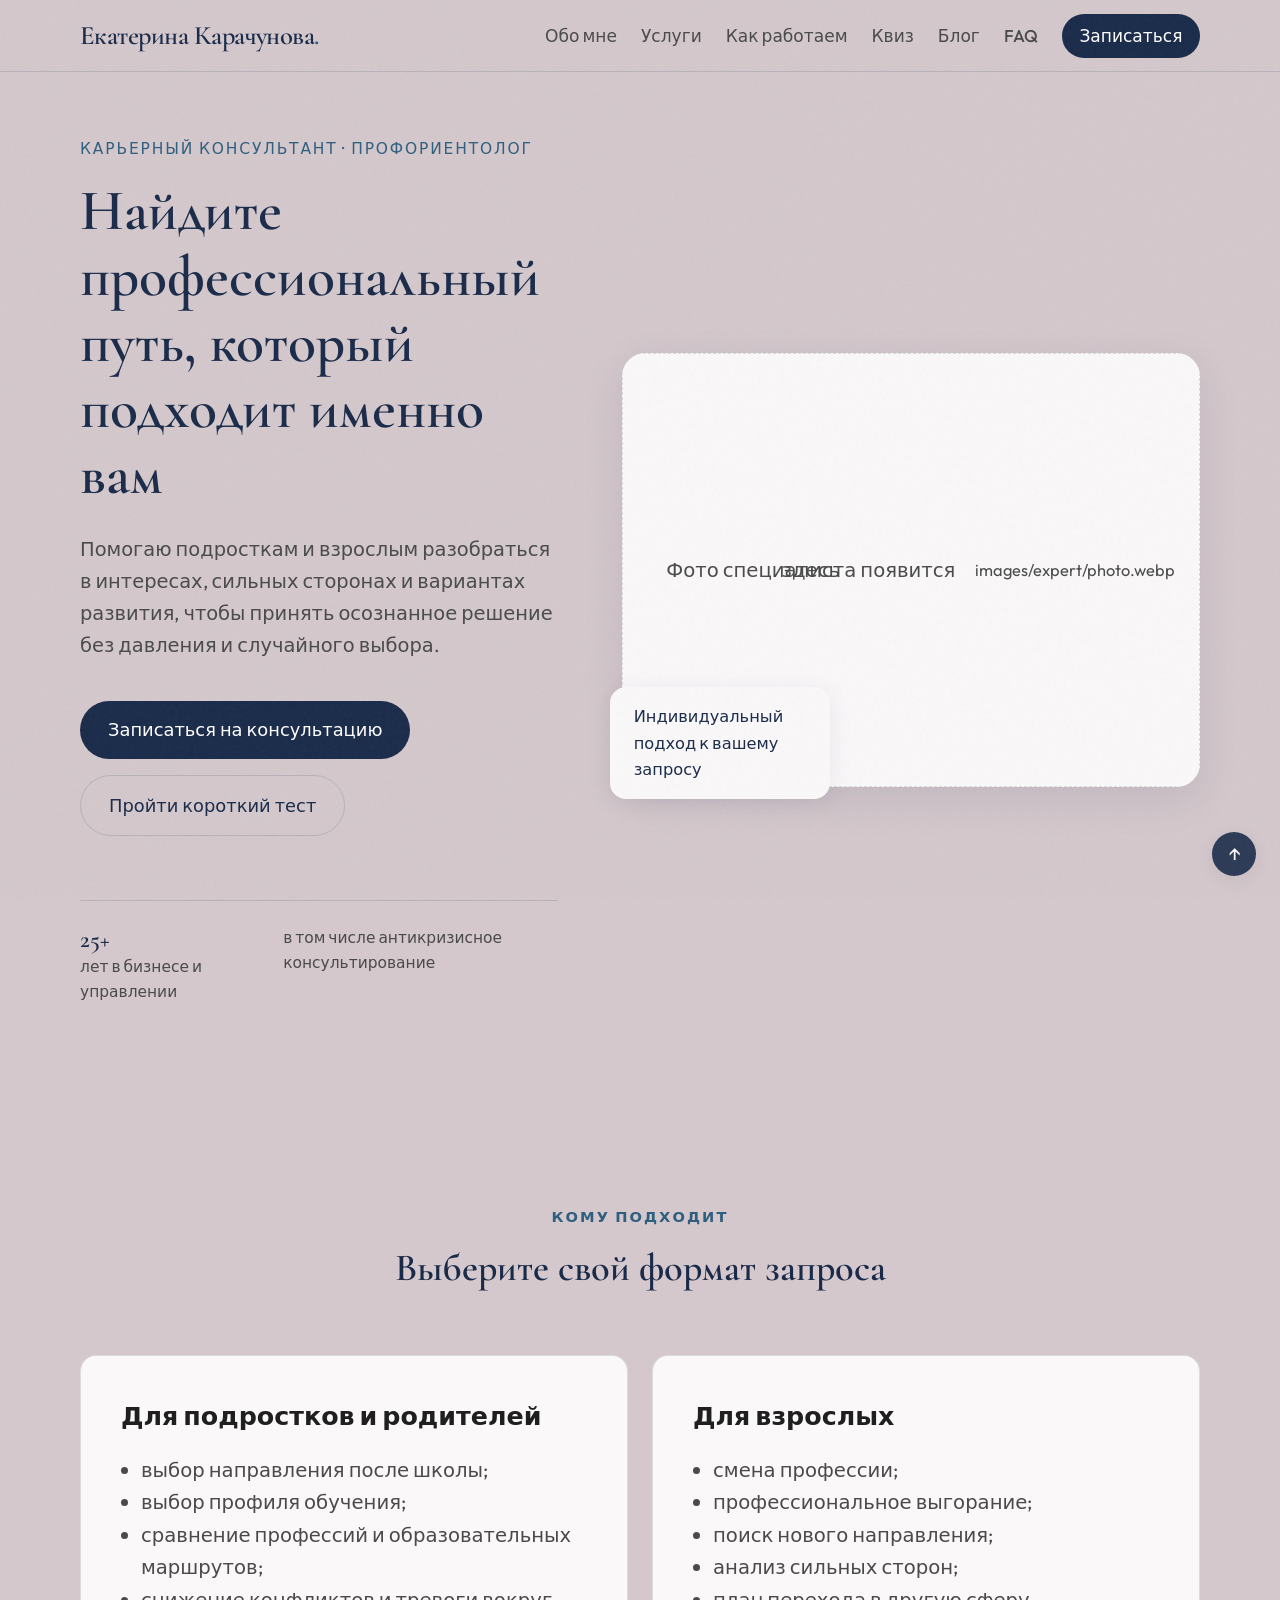
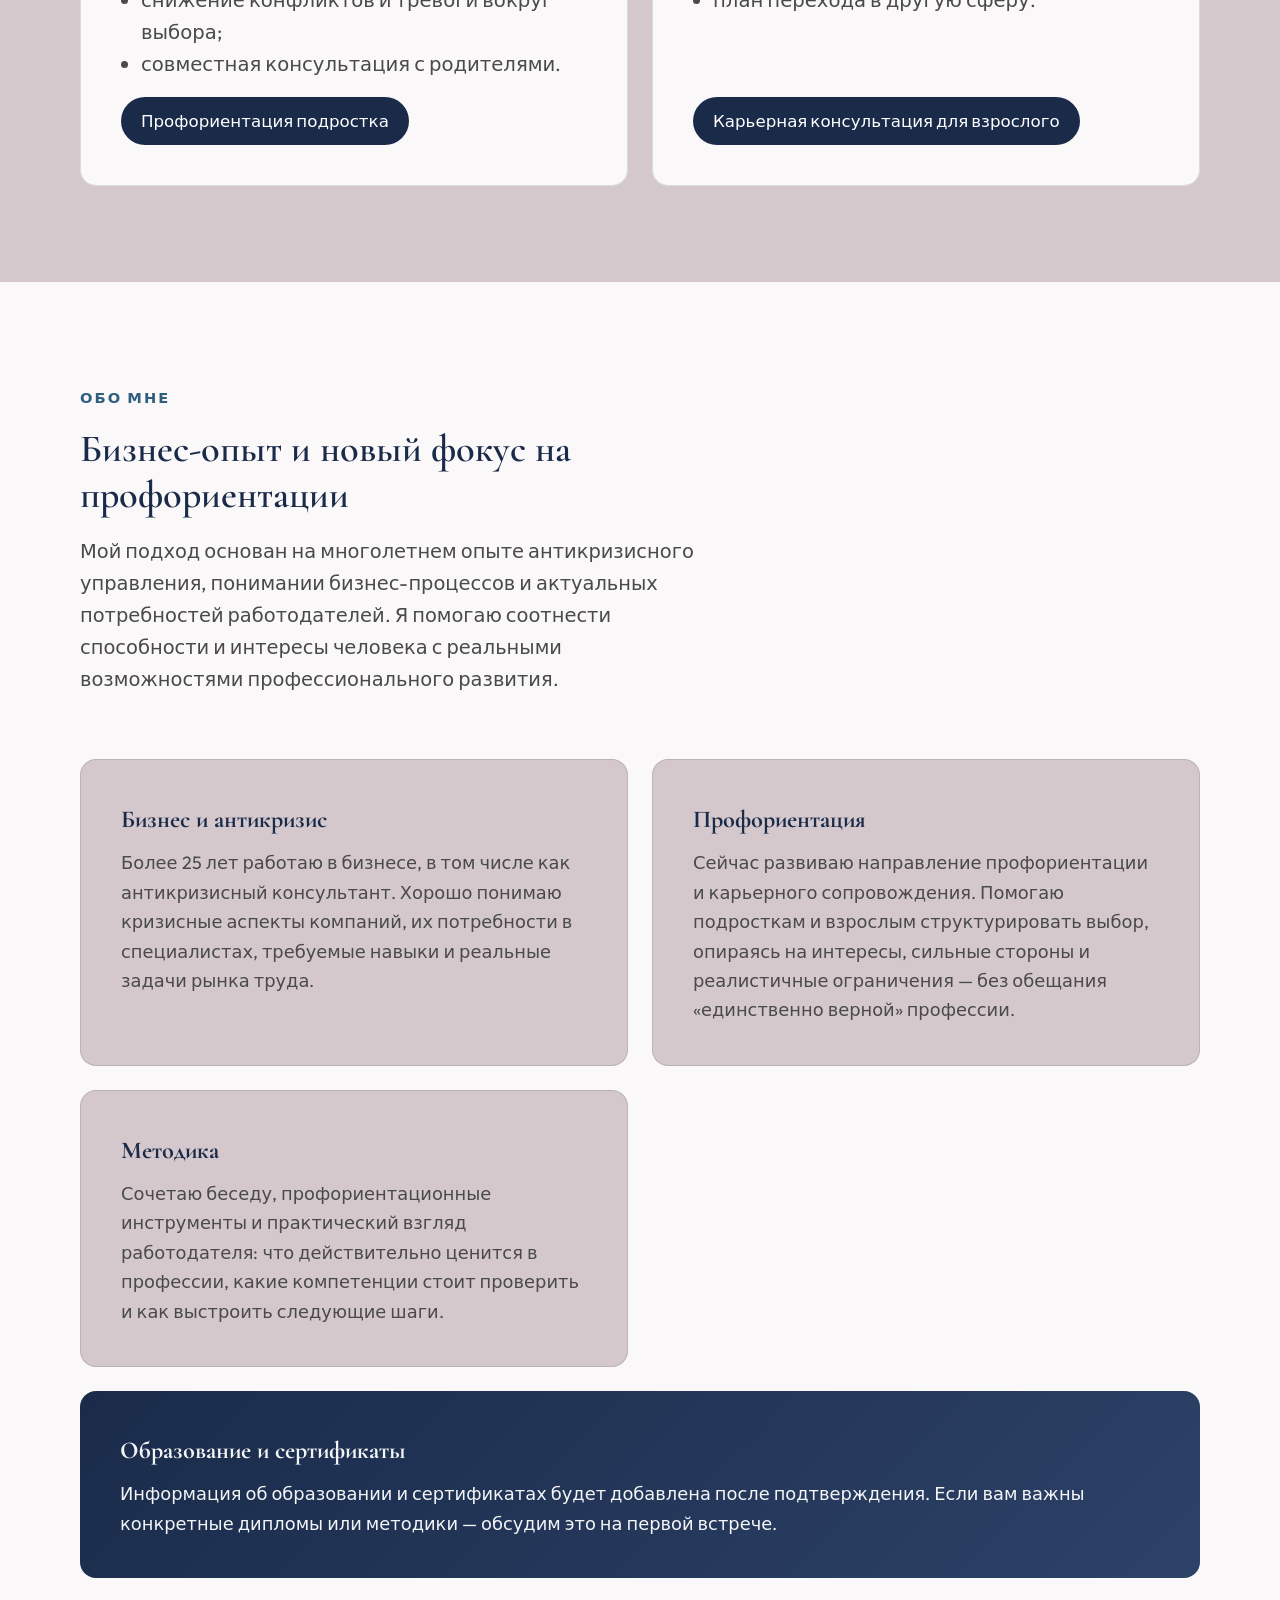
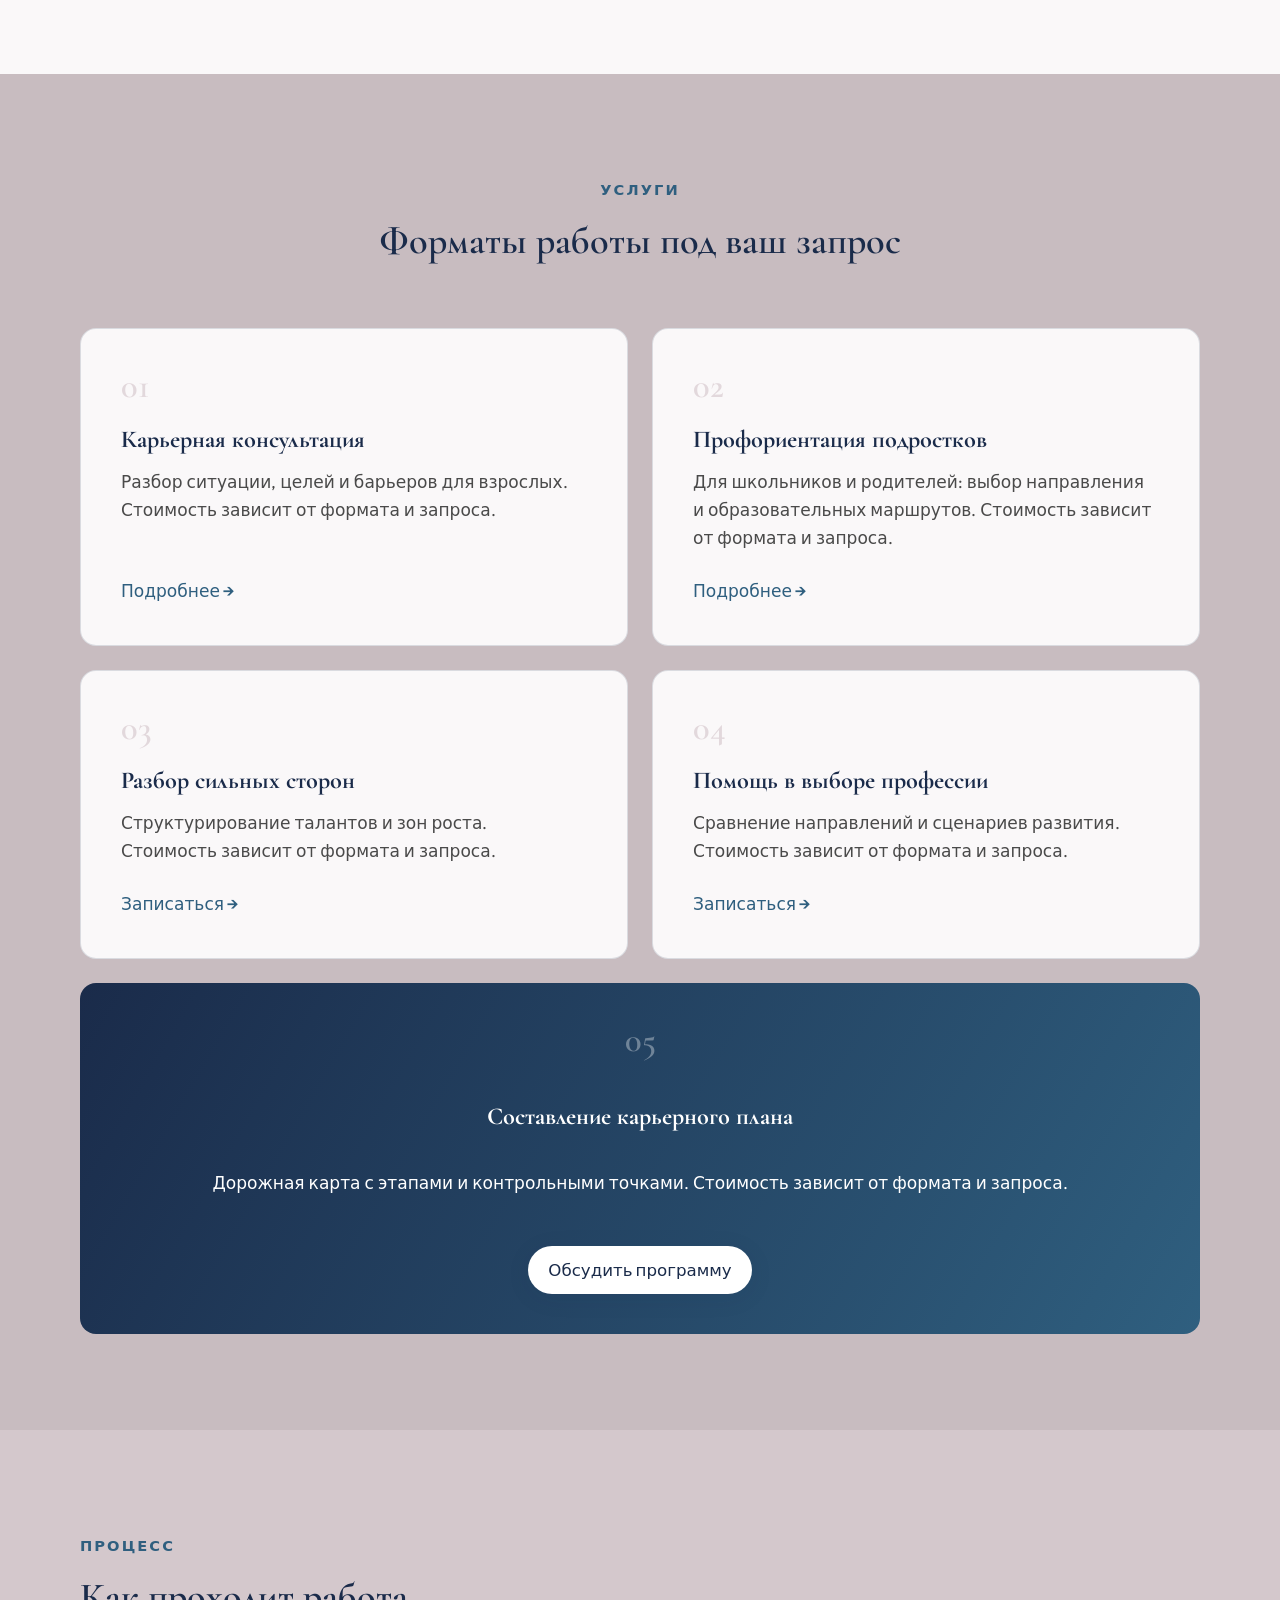
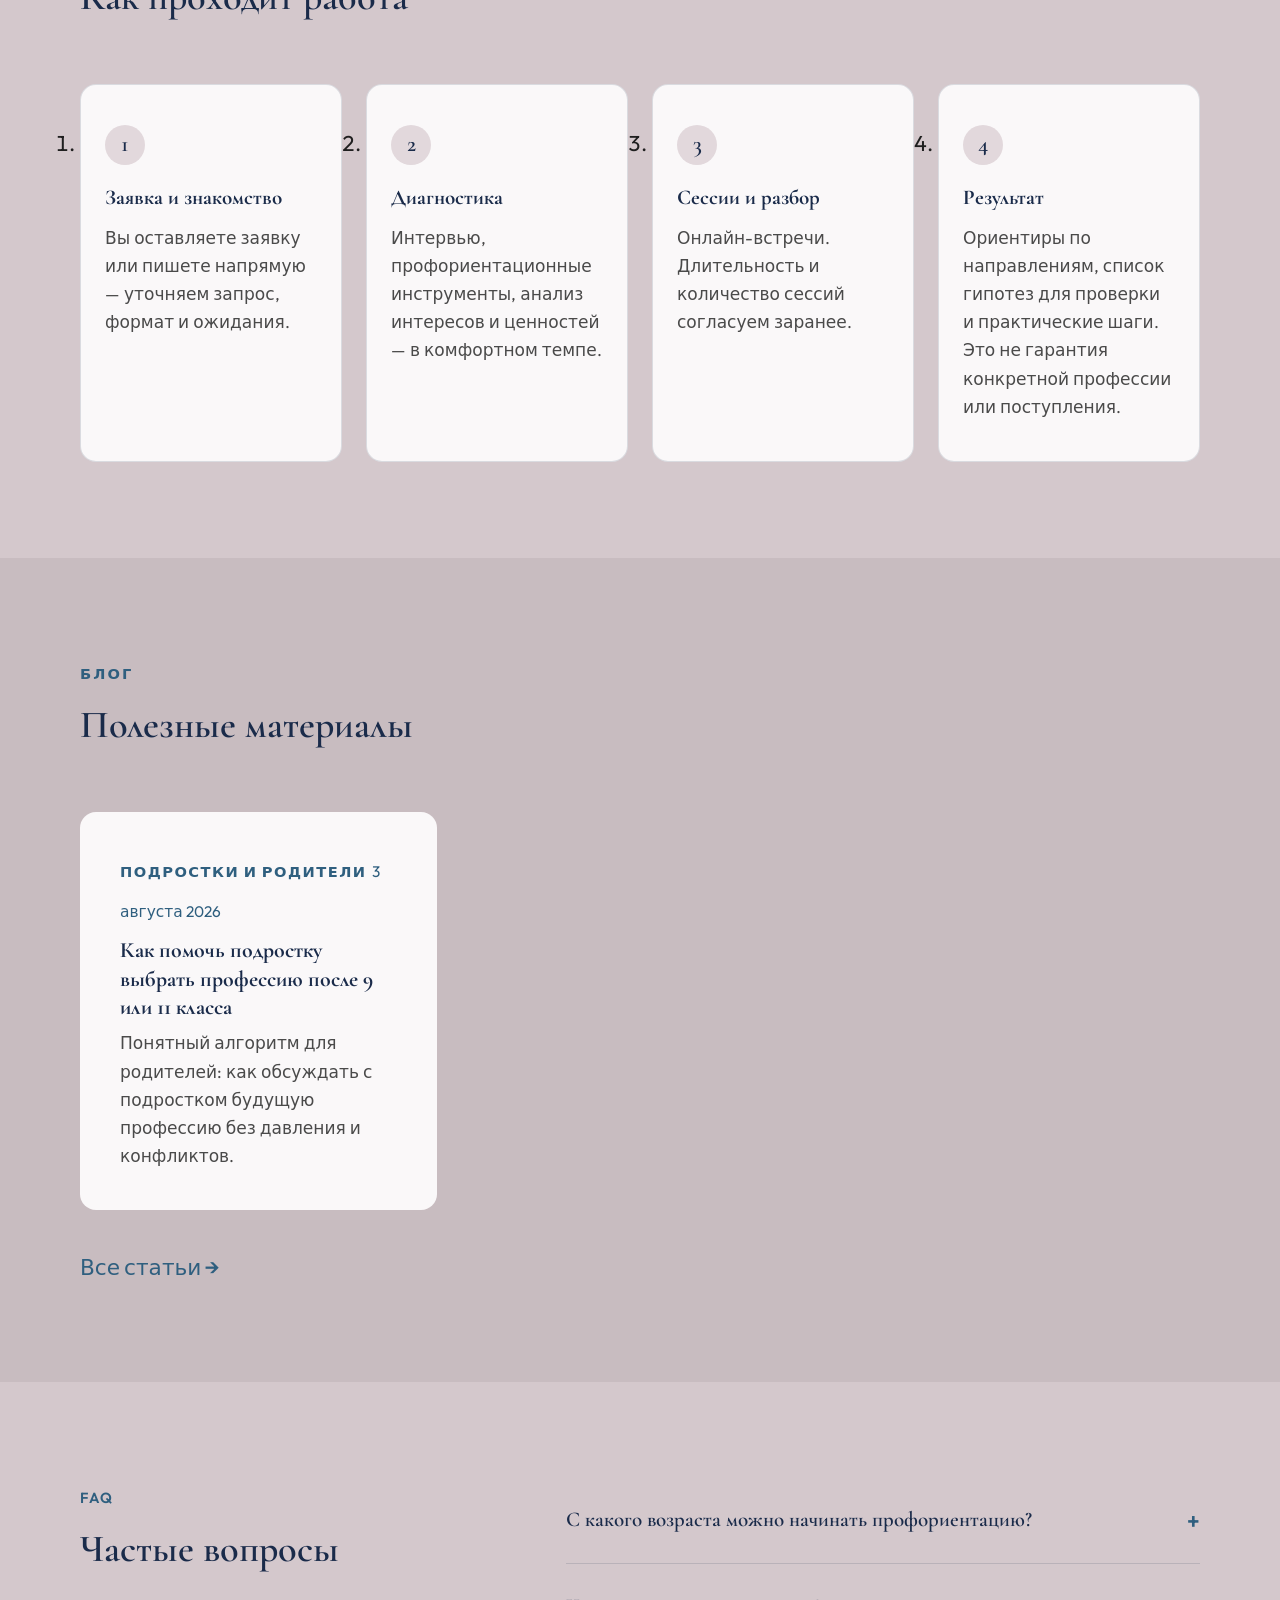
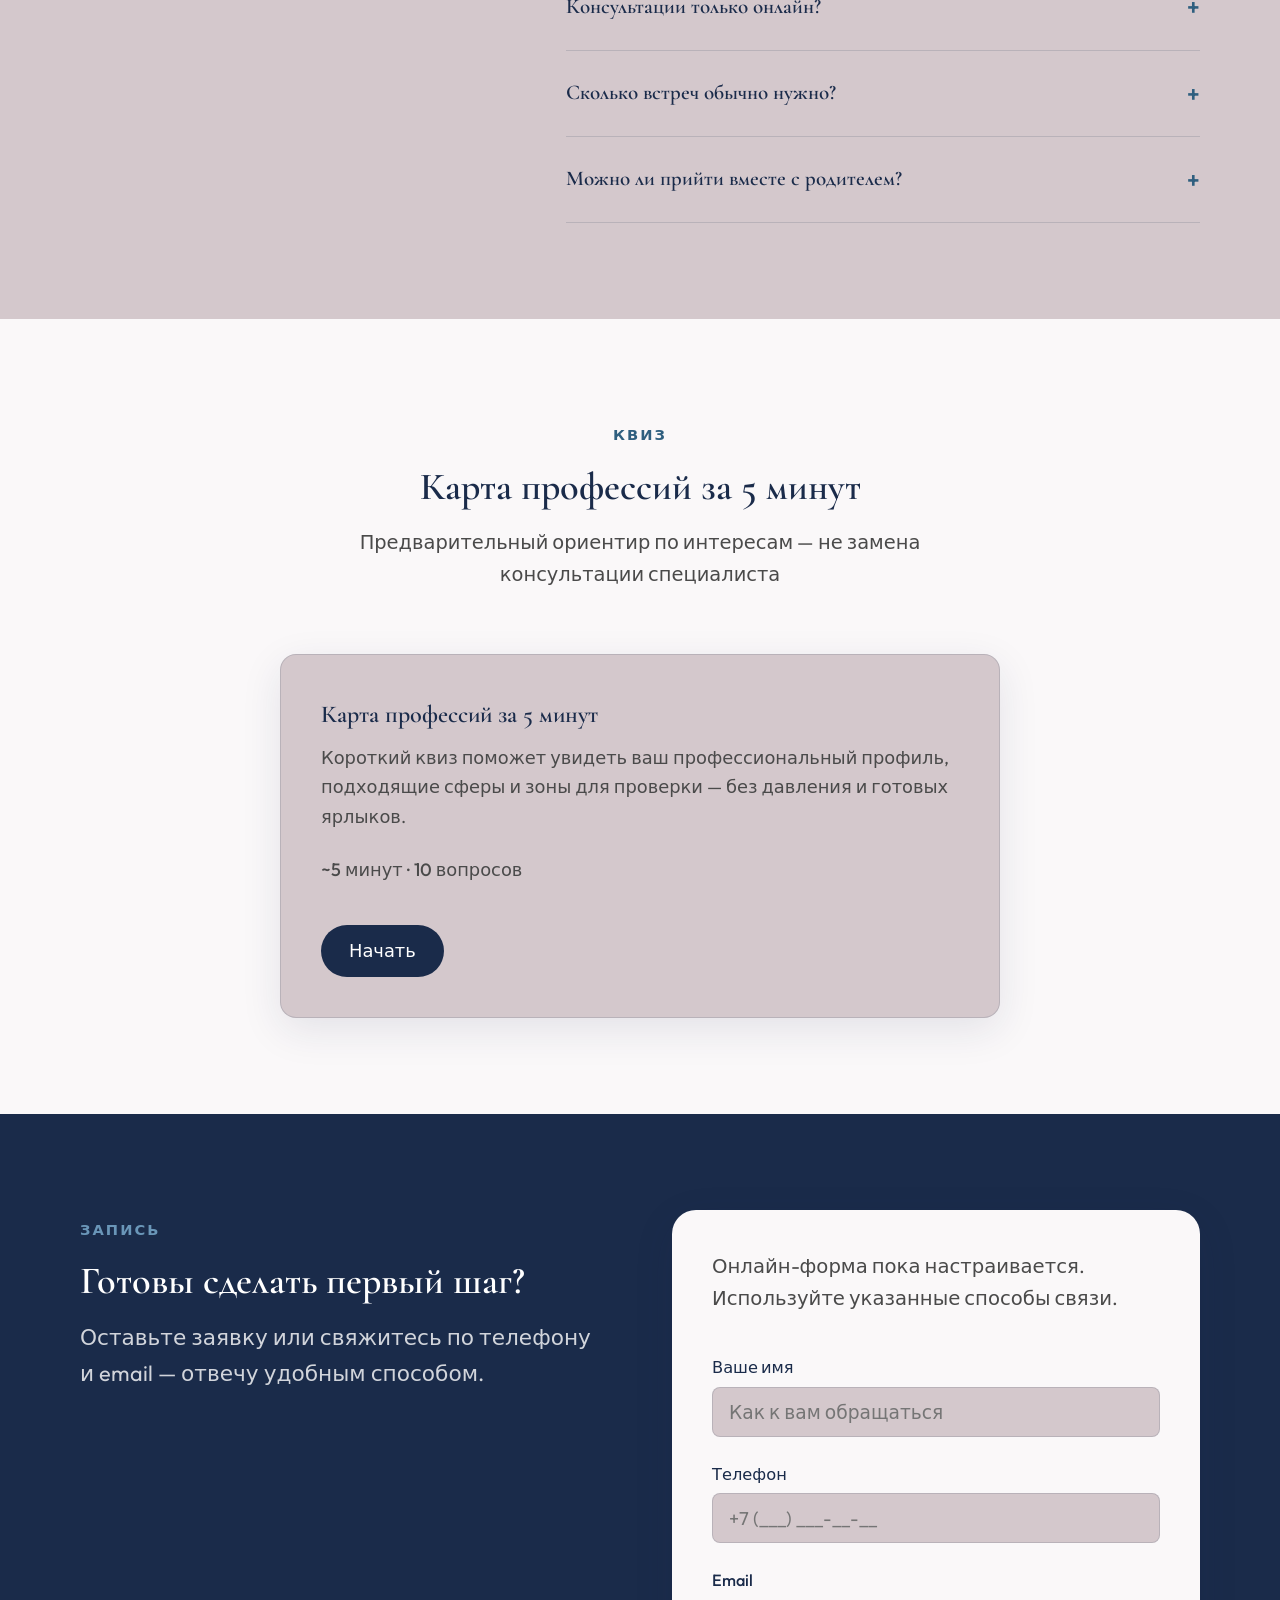
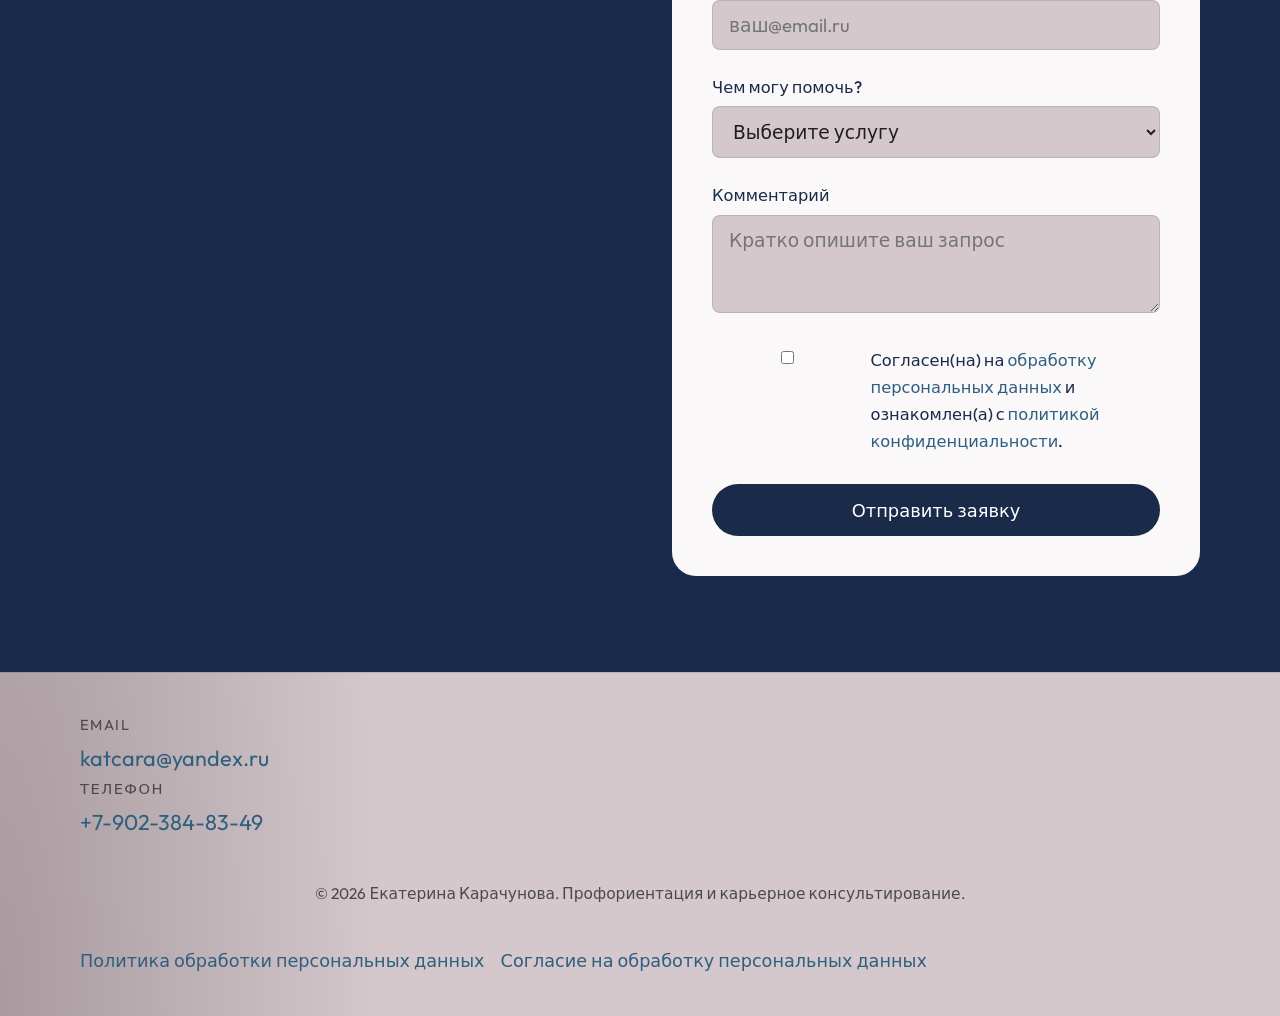
==== commit b109eac5: "статья" ====
--- a/index.html
+++ b/index.html
@@ -63,6 +63,7 @@
         <a href="#services">Услуги</a>
         <a href="#process">Как работаем</a>
         <a href="#quiz">Квиз</a>
+        <a href="articles.html">Блог</a>
         <a href="#faq">FAQ</a>
         <a href="#booking" class="nav__cta" data-analytics-cta="primary_cta_click">Записаться</a>
       </nav>
@@ -237,8 +238,23 @@
     <!-- Кейсы: скрыто. Шаблон: ситуация, задача, формат, результат, период, оговорка об индивидуальности -->
     <section class="section cases section--hidden" id="cases" aria-hidden="true" hidden></section>
 
-    <!-- Блог: скрыто до готовых статей -->
-    <section class="section blog section--hidden" id="blog" aria-hidden="true" hidden></section>
+    <section class="section blog" id="blog" aria-labelledby="blog-title">
+      <div class="container">
+        <header class="section__header">
+          <span class="section__tag">Блог</span>
+          <h2 id="blog-title">Полезные материалы</h2>
+        </header>
+        <div class="blog__grid">
+          <article class="blog-card">
+            <span class="blog-card__category">Подростки и родители</span>
+            <time datetime="2026-08-03">3 августа 2026</time>
+            <h3><a href="articles/kak-pomoch-podrostku-vybrat-professiyu.html">Как помочь подростку выбрать профессию после 9 или 11 класса</a></h3>
+            <p>Понятный алгоритм для родителей: как обсуждать с подростком будущую профессию без давления и конфликтов.</p>
+          </article>
+        </div>
+        <p class="blog__more"><a href="articles.html">Все статьи →</a></p>
+      </div>
+    </section>
 
     <section class="section faq" id="faq" aria-labelledby="faq-title">
       <div class="container faq__inner">
--- a/css/main.css
+++ b/css/main.css
@@ -1260,6 +1260,178 @@
 
 .page-content {
   padding-top: calc(var(--header-h) + var(--space-md));
+  padding-bottom: var(--space-2xl);
+}
+
+.page-content h1,
+.article-body h1 {
+  font-family: var(--font-display);
+  font-size: clamp(1.75rem, 3vw, 2.5rem);
+  color: var(--color-navy);
+  line-height: 1.2;
+  margin-bottom: var(--space-md);
+}
+
+.page-content h2,
+.article-body h2 {
+  font-family: var(--font-display);
+  font-size: calc(1.35rem + var(--font-bump));
+  color: var(--color-navy);
+  margin: var(--space-xl) 0 var(--space-sm);
+}
+
+.page-content h3,
+.article-body h3 {
+  font-family: var(--font-display);
+  font-size: calc(1.15rem + var(--font-bump));
+  color: var(--color-navy);
+  margin: var(--space-lg) 0 var(--space-xs);
+}
+
+.page-content p,
+.article-body p {
+  margin-bottom: var(--space-sm);
+  color: var(--color-text-muted);
+}
+
+.page-content ul,
+.page-content ol,
+.article-body ul,
+.article-body ol {
+  margin: var(--space-sm) 0 var(--space-md);
+  padding-left: 1.5rem;
+  color: var(--color-text-muted);
+}
+
+.page-content ul,
+.article-body ul {
+  list-style: disc;
+}
+
+.page-content ol,
+.article-body ol {
+  list-style: decimal;
+}
+
+.page-content li + li,
+.article-body li + li {
+  margin-top: 0.35rem;
+}
+
+/* ——— Article ——— */
+.article-body {
+  max-width: 760px;
+}
+
+.article-breadcrumbs {
+  font-size: calc(0.9rem + var(--font-bump));
+  color: var(--color-text-muted);
+  margin-bottom: var(--space-lg);
+}
+
+.article-header {
+  margin-bottom: var(--space-xl);
+  padding-bottom: var(--space-lg);
+  border-bottom: 1px solid var(--color-border);
+}
+
+.article-category,
+.blog-card__category {
+  display: inline-block;
+  font-size: calc(0.75rem + var(--font-bump));
+  font-weight: 600;
+  letter-spacing: 0.1em;
+  text-transform: uppercase;
+  color: var(--color-accent);
+  margin-bottom: var(--space-xs);
+}
+
+.article-date {
+  display: block;
+  font-size: calc(0.85rem + var(--font-bump));
+  color: var(--color-text-muted);
+  margin-bottom: var(--space-sm);
+}
+
+.article-lead {
+  font-size: calc(1.05rem + var(--font-bump));
+  color: var(--color-text);
+  line-height: 1.6;
+}
+
+.article-content blockquote {
+  margin: var(--space-md) 0;
+  padding: var(--space-md) var(--space-lg);
+  background: var(--color-surface);
+  border-left: 3px solid var(--color-accent);
+  border-radius: 0 var(--radius-sm) var(--radius-sm) 0;
+}
+
+.article-content blockquote p:last-child {
+  margin-bottom: 0;
+}
+
+.article-faq {
+  margin: var(--space-md) 0 var(--space-xl);
+}
+
+.article-cta {
+  margin-top: var(--space-xl);
+  padding: var(--space-lg);
+  background: var(--color-navy);
+  color: #fff;
+  border-radius: var(--radius-md);
+}
+
+.article-cta h2 {
+  color: #fff;
+  margin-top: 0;
+  font-size: calc(1.25rem + var(--font-bump));
+}
+
+.article-cta p {
+  color: rgba(255, 255, 255, 0.85);
+}
+
+.article-cta__actions {
+  display: flex;
+  flex-wrap: wrap;
+  gap: var(--space-sm);
+  margin-top: var(--space-md);
+}
+
+.article-cta .btn--ghost {
+  border-color: rgba(255, 255, 255, 0.35);
+  color: #fff;
+}
+
+.article-cta .btn--ghost:hover {
+  border-color: #fff;
+  color: #fff;
+}
+
+.article-footer {
+  margin-top: var(--space-xl);
+  padding-top: var(--space-lg);
+  border-top: 1px solid var(--color-border);
+  font-size: calc(0.9rem + var(--font-bump));
+  color: var(--color-text-muted);
+}
+
+.article-footer p + p {
+  margin-top: var(--space-xs);
+}
+
+.blog-card__title {
+  font-family: var(--font-display);
+  font-size: calc(1.2rem + var(--font-bump));
+  line-height: 1.3;
+  margin: var(--space-xs) 0;
+}
+
+.blog__more {
+  margin-top: var(--space-lg);
+  font-weight: 500;
 }
 
 /* ——— Animations ——— */
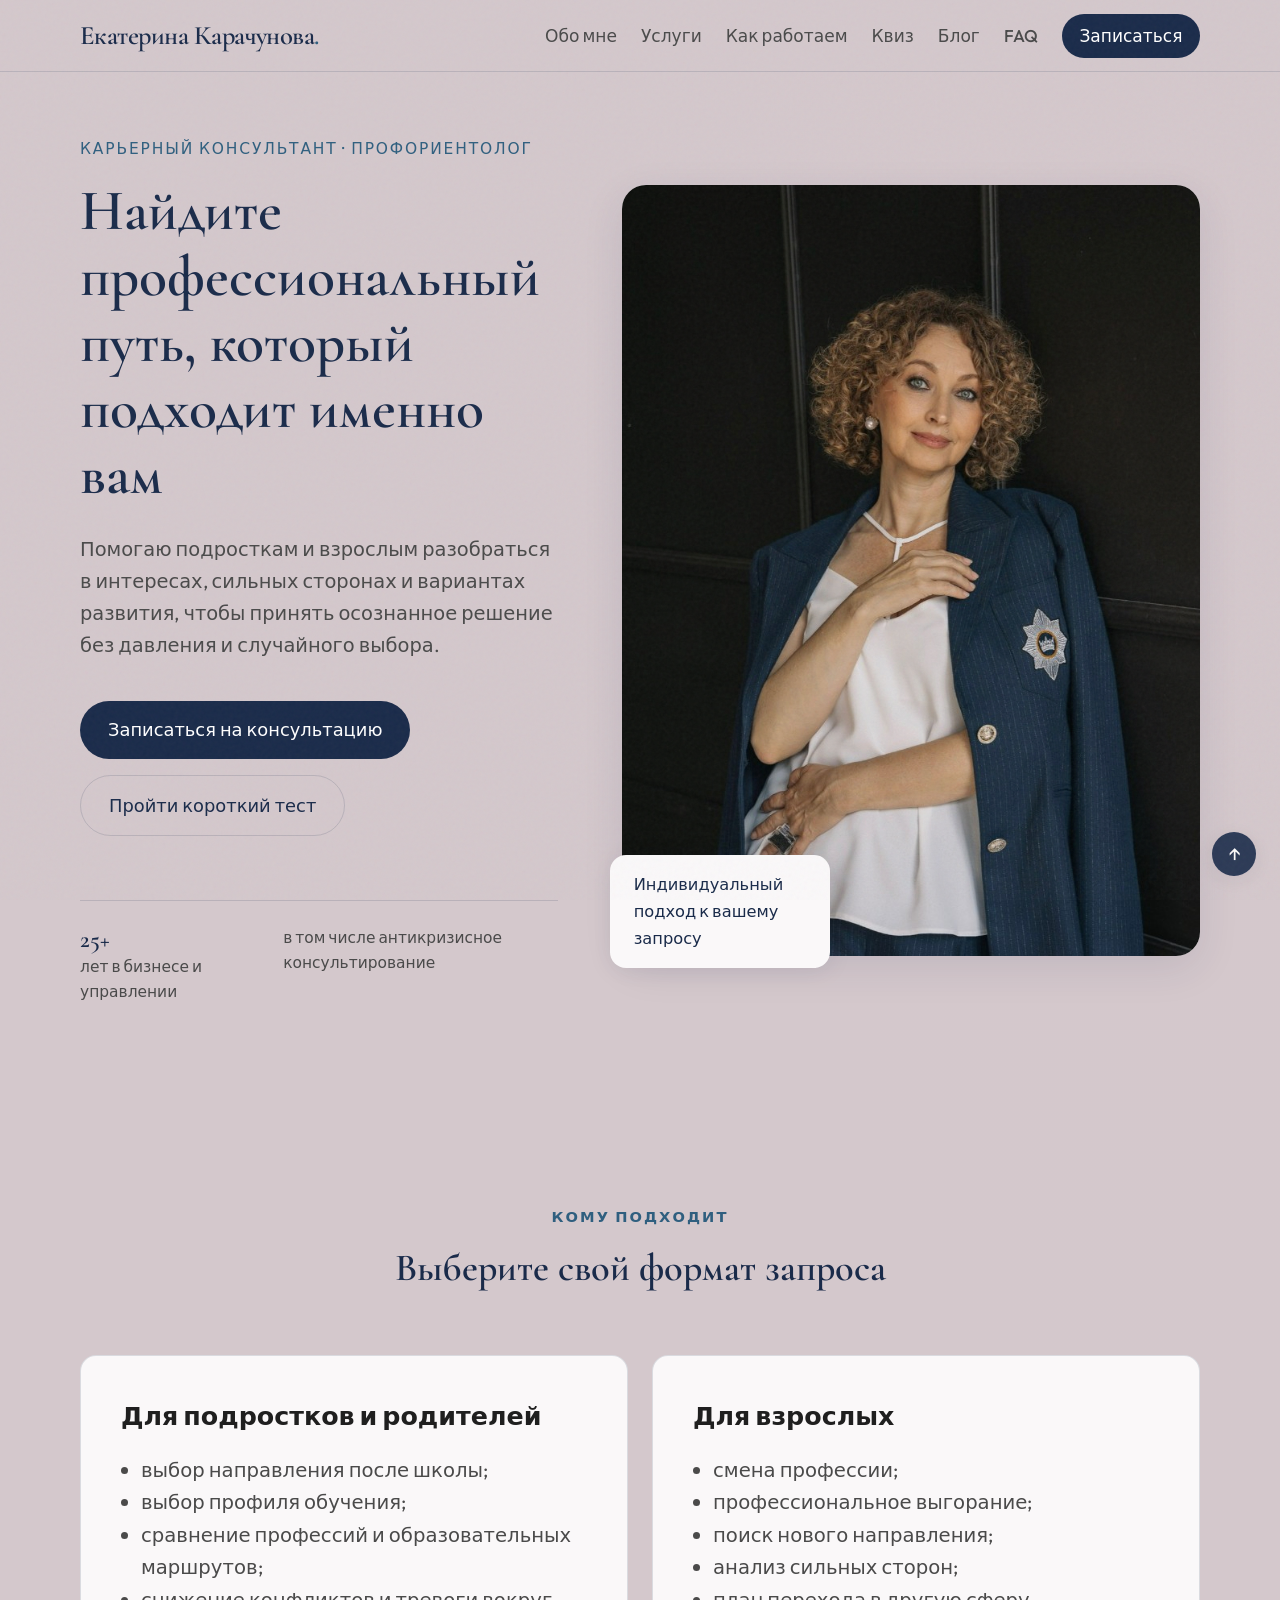
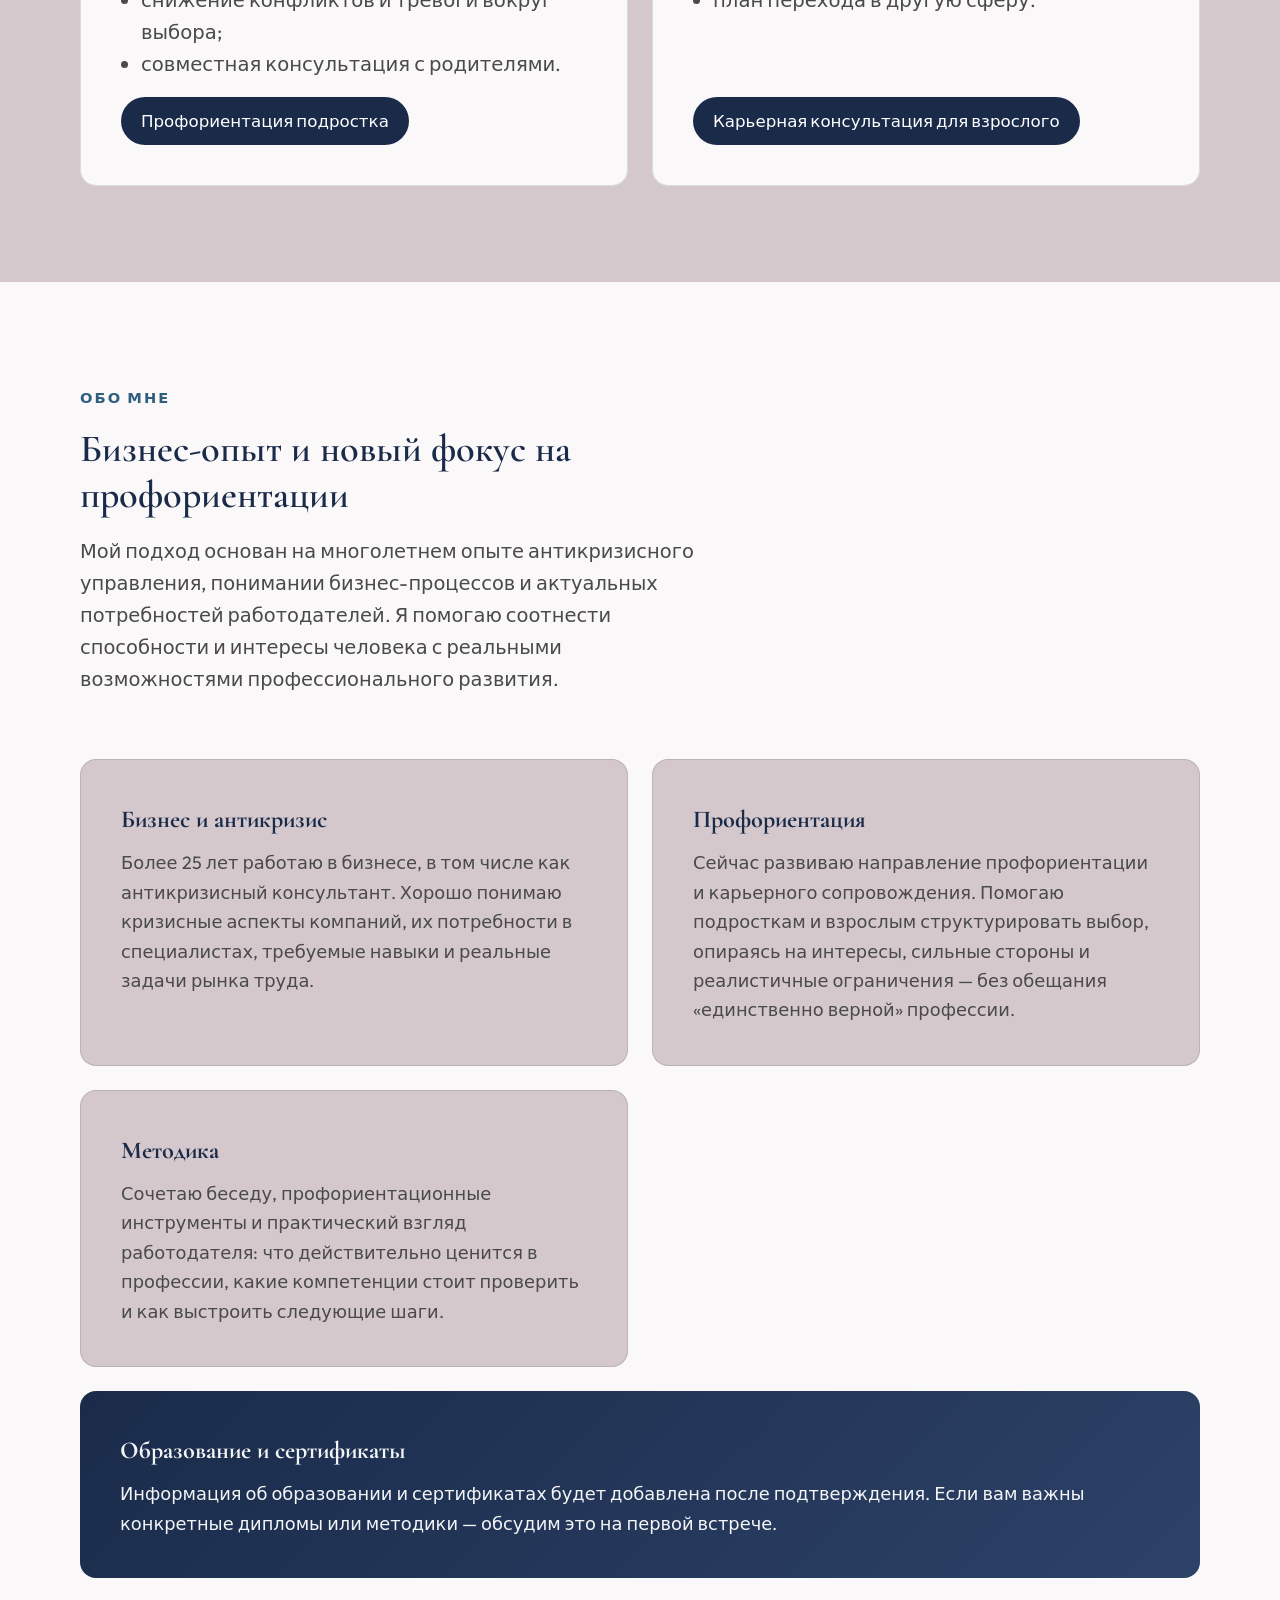
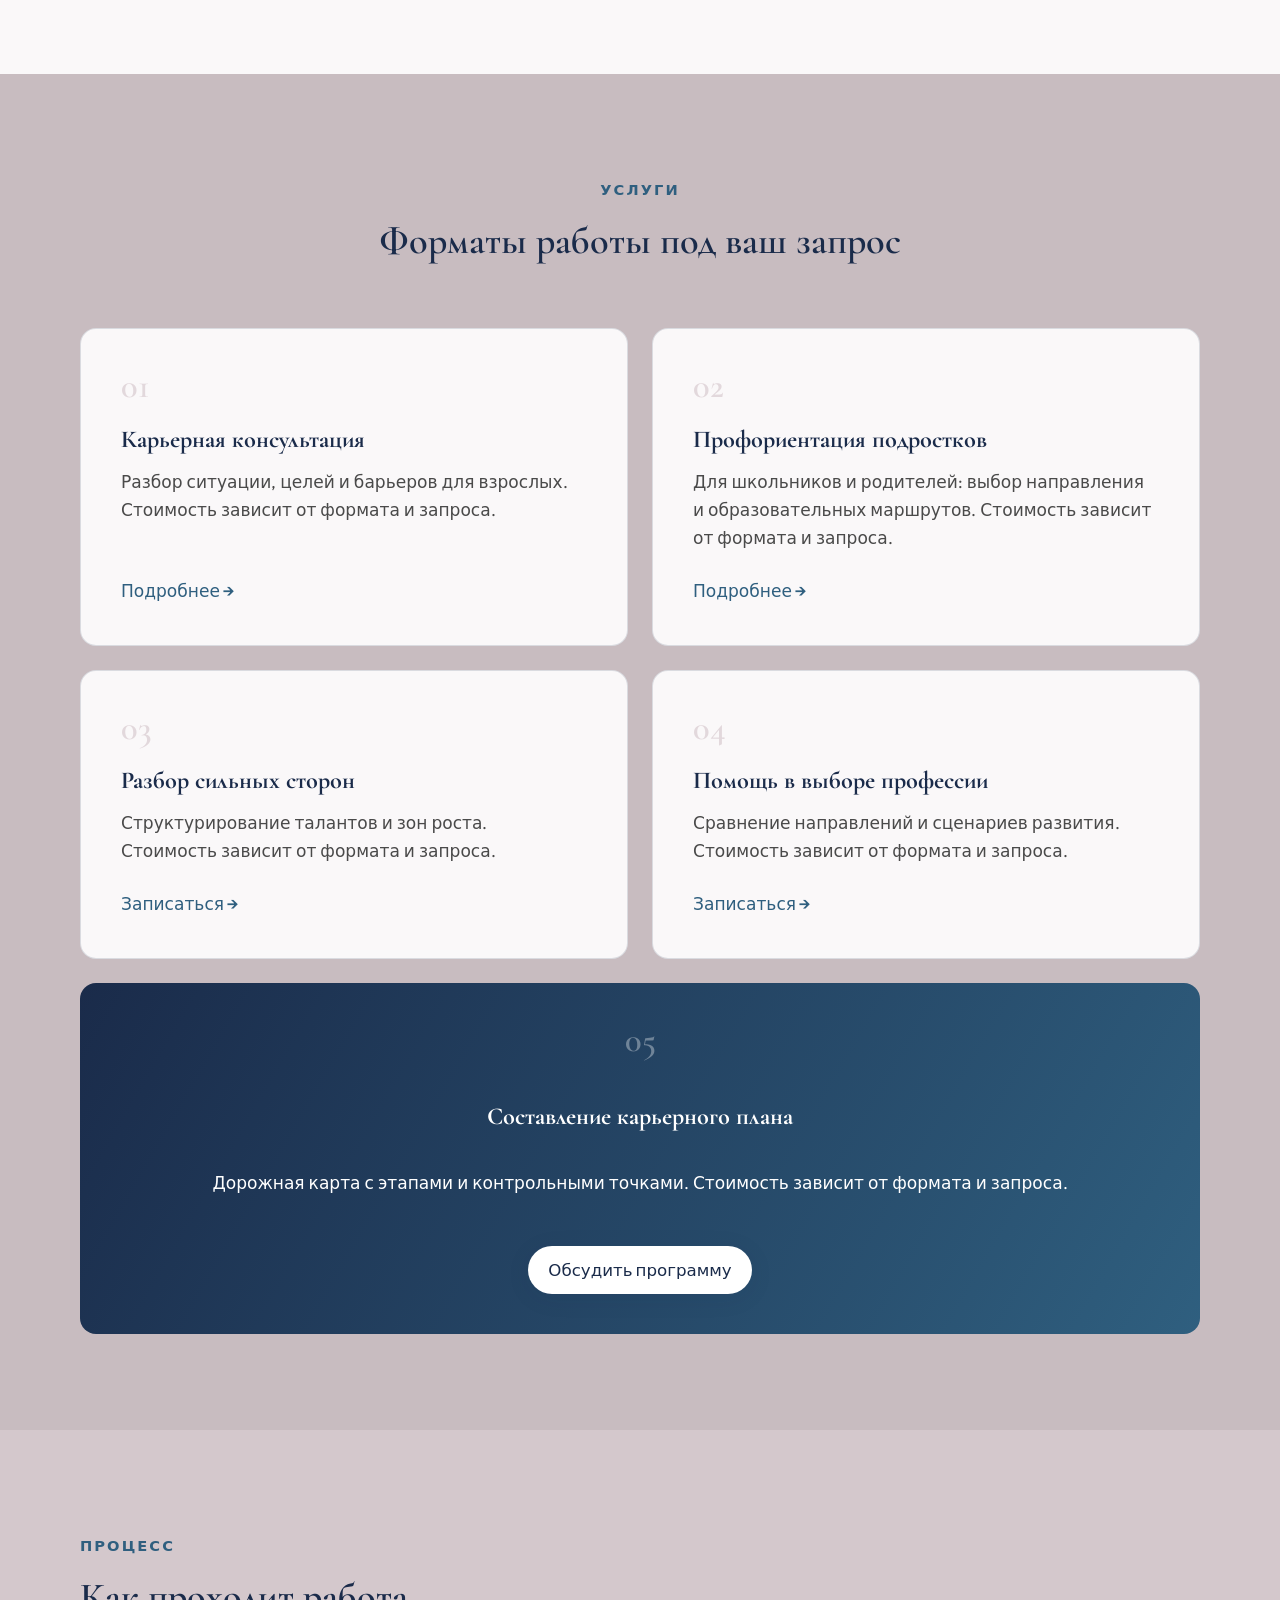
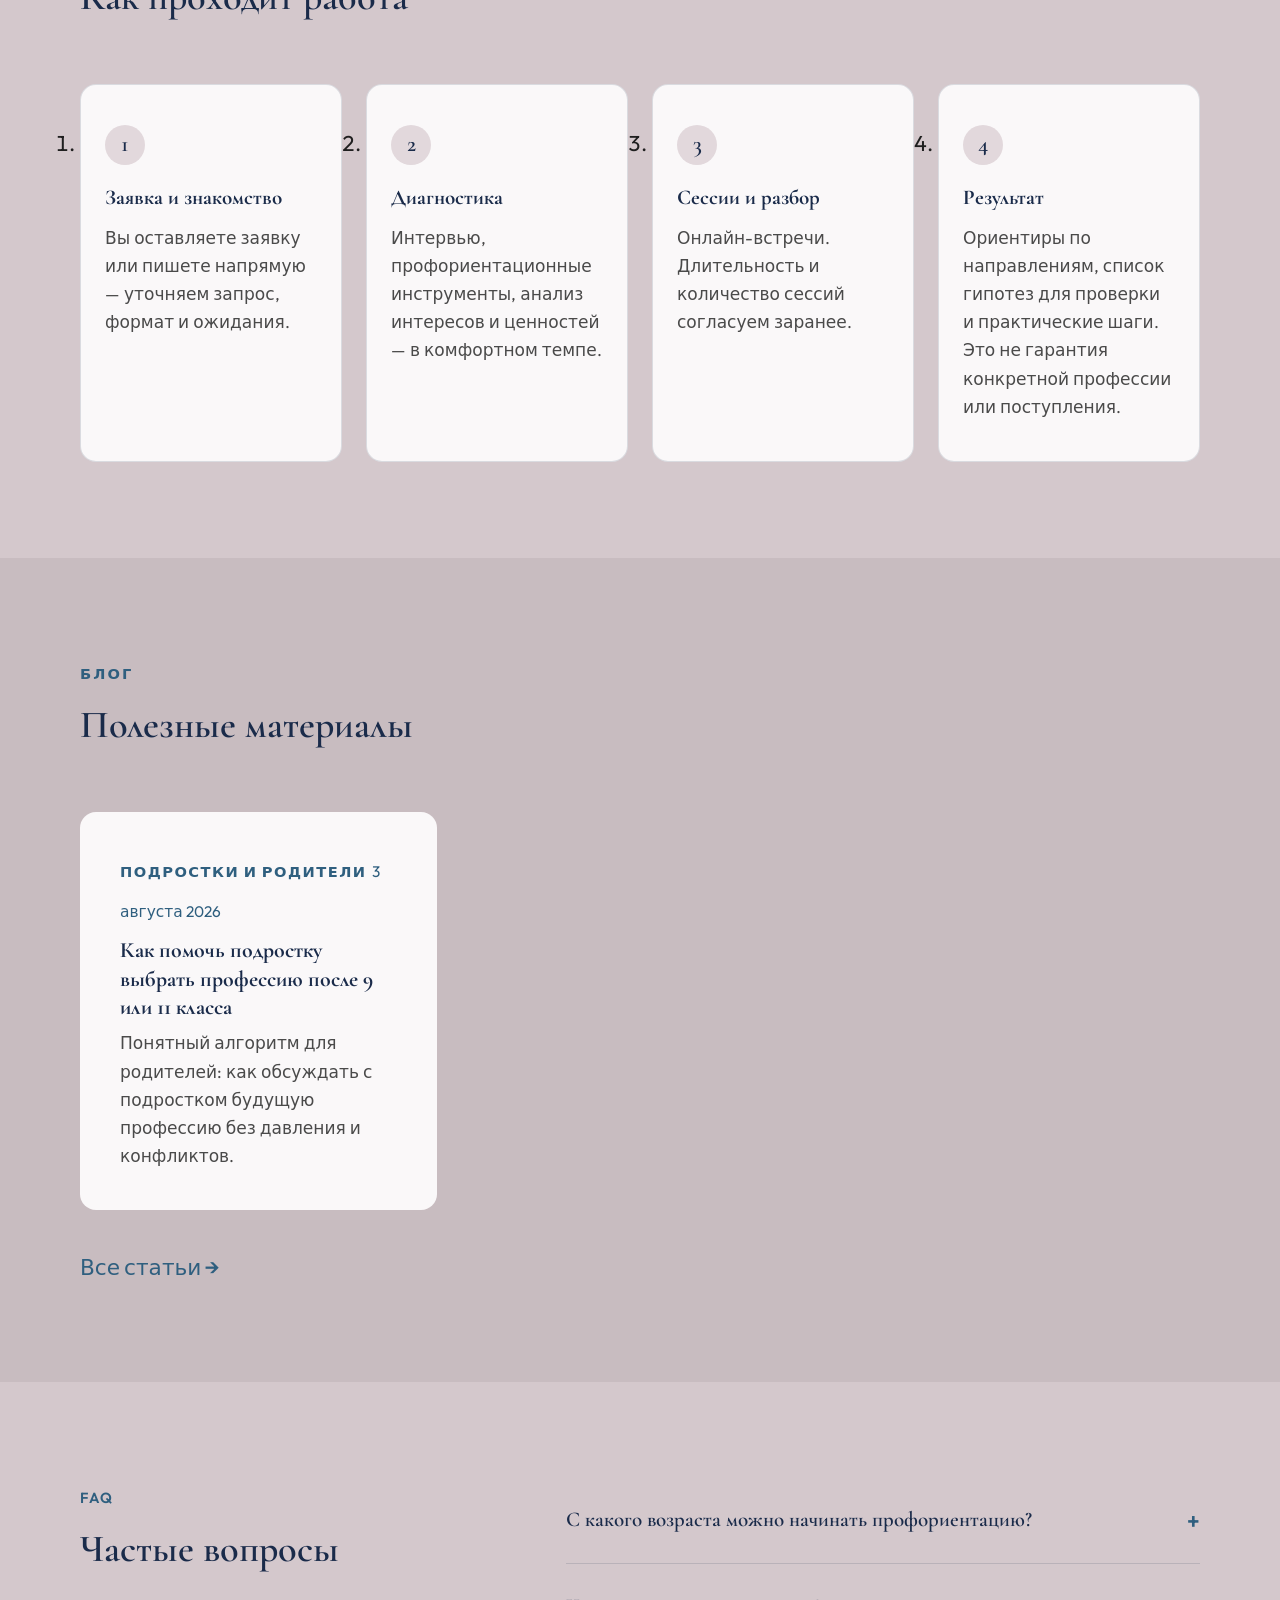
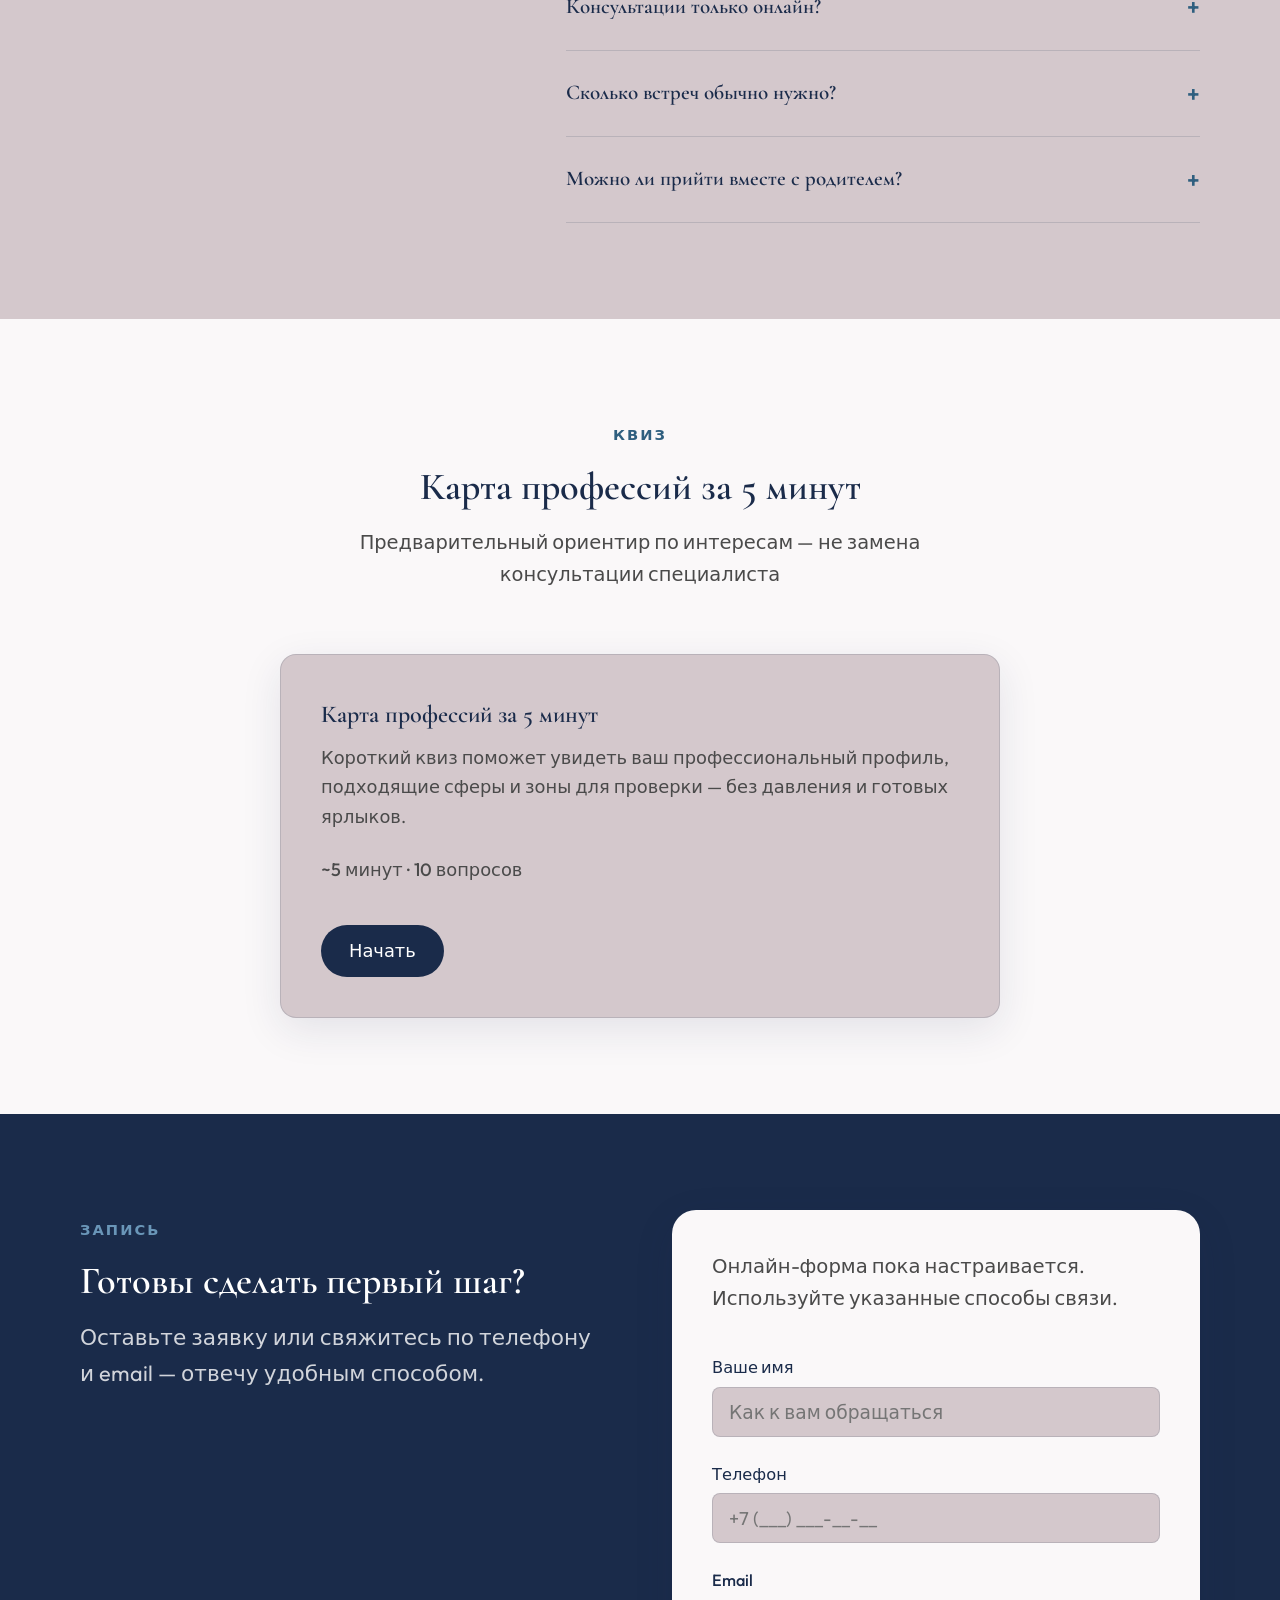
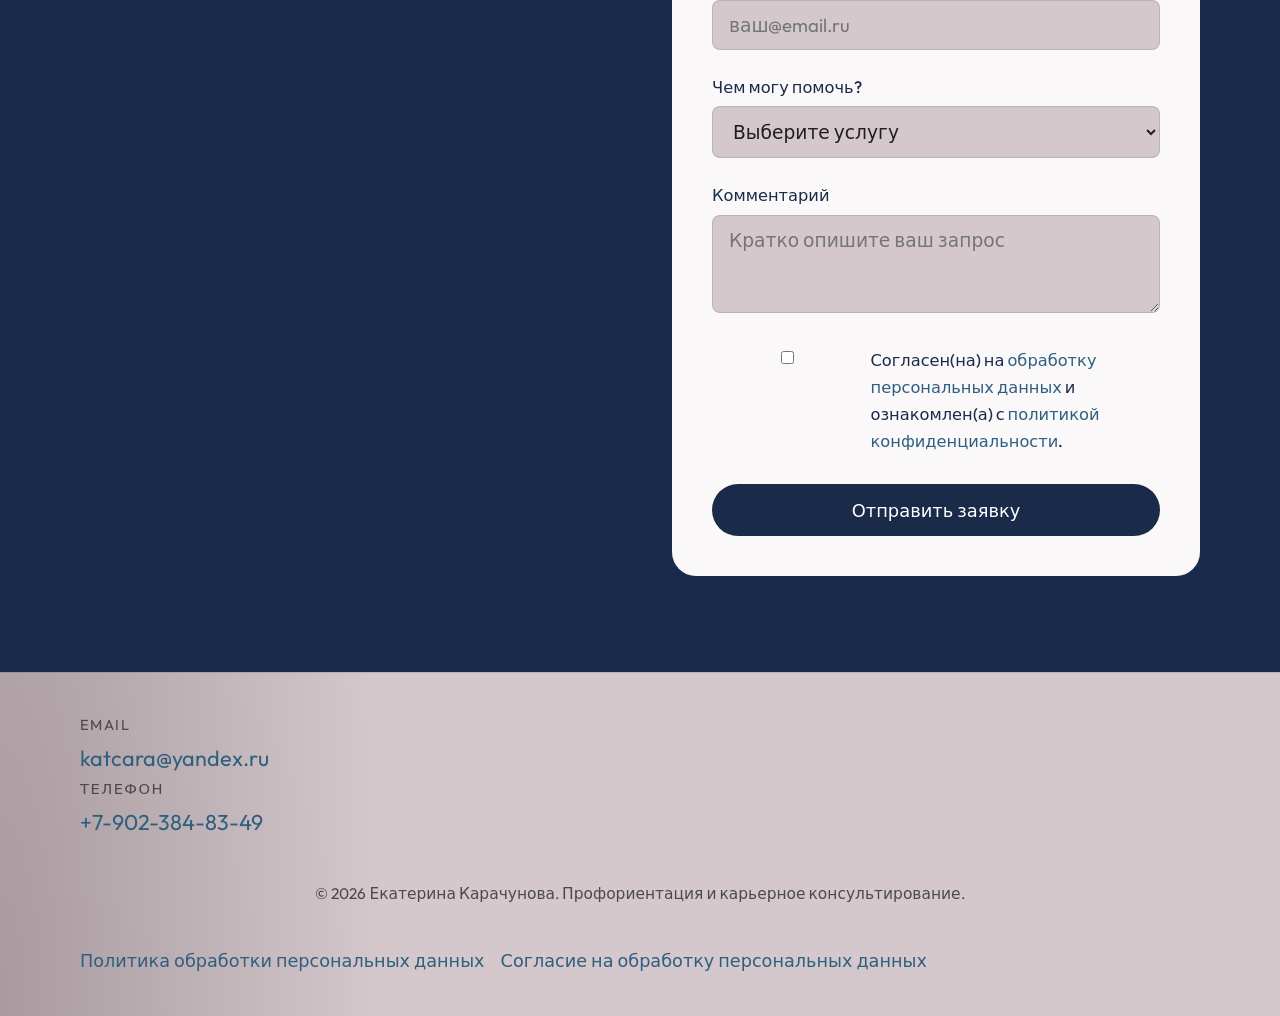
==== commit 57dd7b20: "фото главной страницы и 1 статьи" ====
--- a/index.html
+++ b/index.html
@@ -88,10 +88,13 @@
         </div>
         <figure class="hero__visual">
           <div class="hero__frame">
-            <!-- Замените файл images/expert/photo.webp на реальное фото Екатерины -->
-            <div class="hero__photo-placeholder" role="img" aria-label="Фото специалиста будет добавлено">
-              Фото специалиста появится здесь<br><small>images/expert/photo.webp</small>
-            </div>
+            <img
+              src="images/expert/photo.jpg"
+              alt="Екатерина Карачунова — профориентолог и карьерный консультант"
+              width="480"
+              height="640"
+              fetchpriority="high"
+            >
           </div>
           <figcaption class="hero__badge">Индивидуальный подход к вашему запросу</figcaption>
         </figure>
--- a/css/main.css
+++ b/css/main.css
@@ -307,11 +307,14 @@
   box-shadow: var(--shadow-card);
   background: var(--color-surface);
   line-height: 0;
+  aspect-ratio: 3 / 4;
 }
 
 .hero__frame img {
   width: 100%;
-  height: auto;
+  height: 100%;
+  object-fit: cover;
+  object-position: center top;
   display: block;
 }
 
@@ -1359,6 +1362,24 @@
   line-height: 1.6;
 }
 
+.article-figure {
+  margin: var(--space-xl) 0;
+}
+
+.article-figure img {
+  width: 100%;
+  height: auto;
+  border-radius: var(--radius-md);
+  box-shadow: var(--shadow-soft);
+}
+
+.article-figure figcaption {
+  margin-top: var(--space-sm);
+  font-size: calc(0.9rem + var(--font-bump));
+  color: var(--color-text-muted);
+  line-height: 1.5;
+}
+
 .article-content blockquote {
   margin: var(--space-md) 0;
   padding: var(--space-md) var(--space-lg);
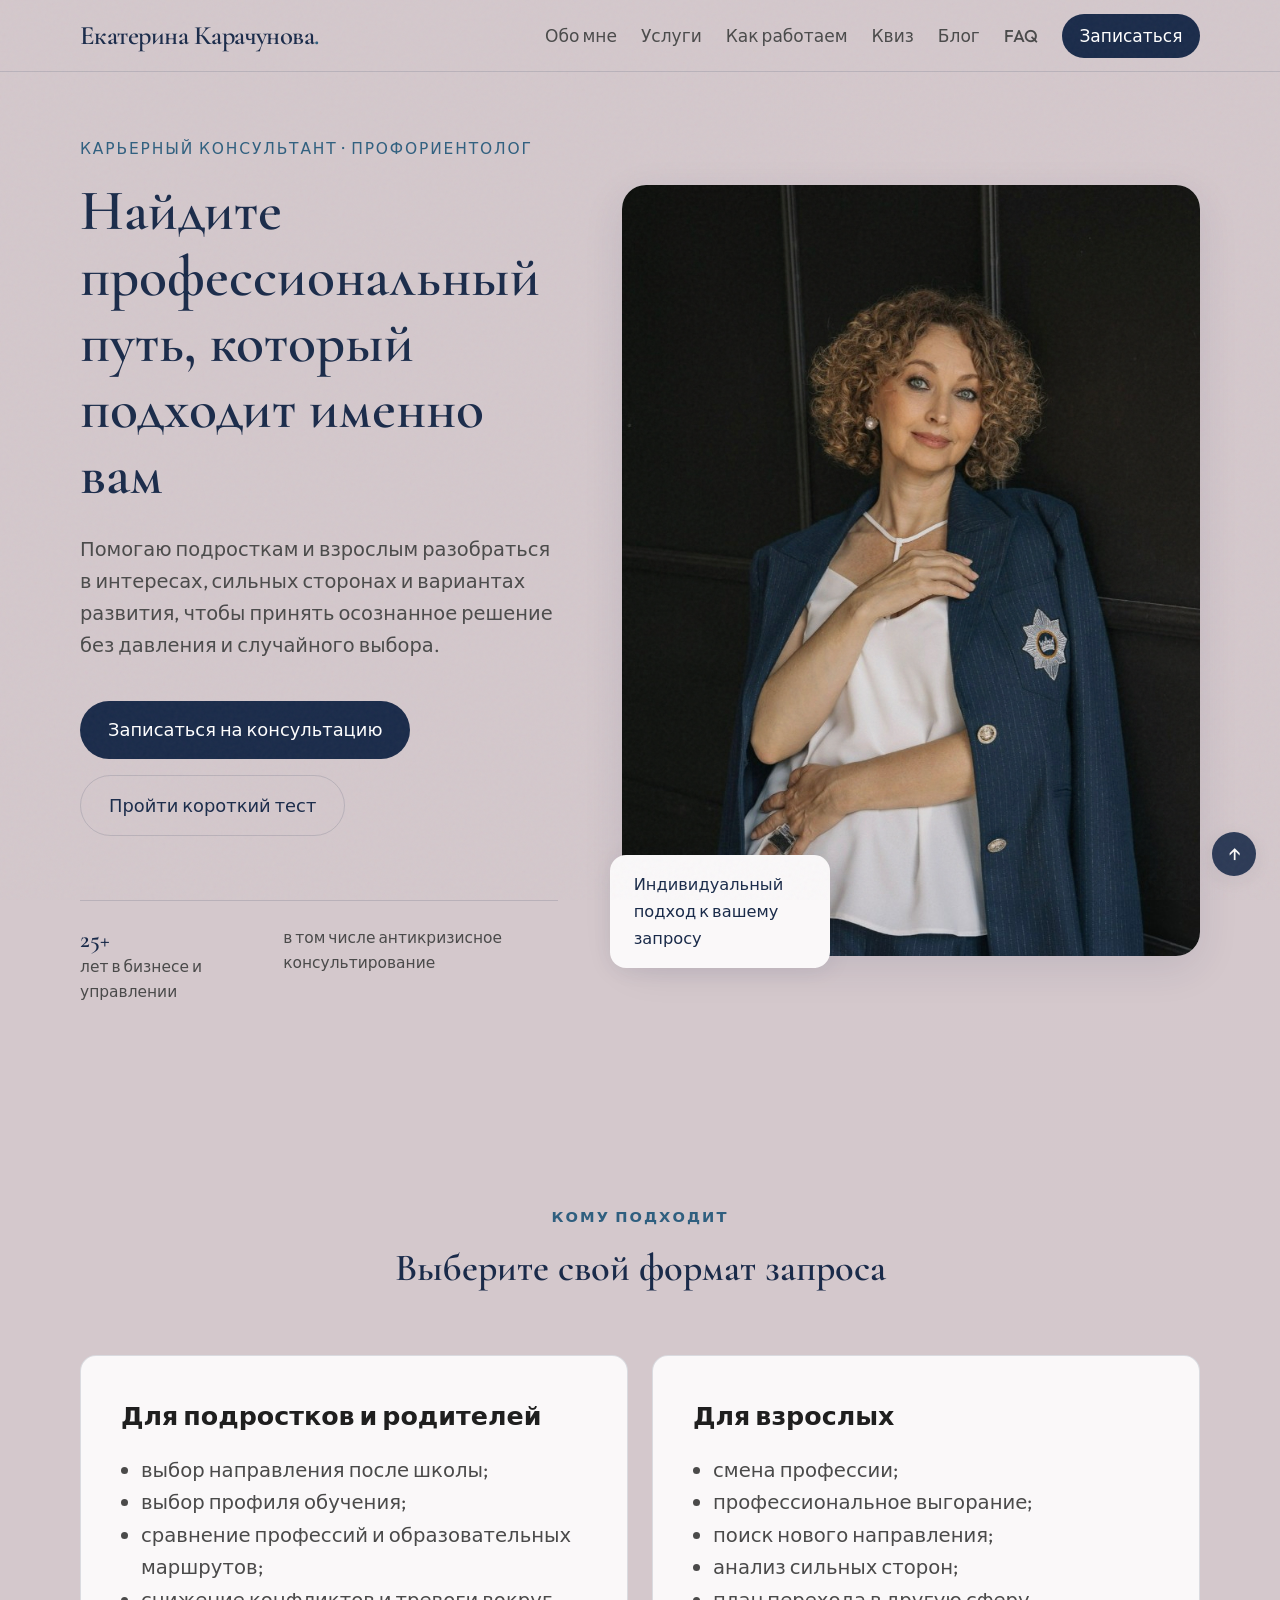
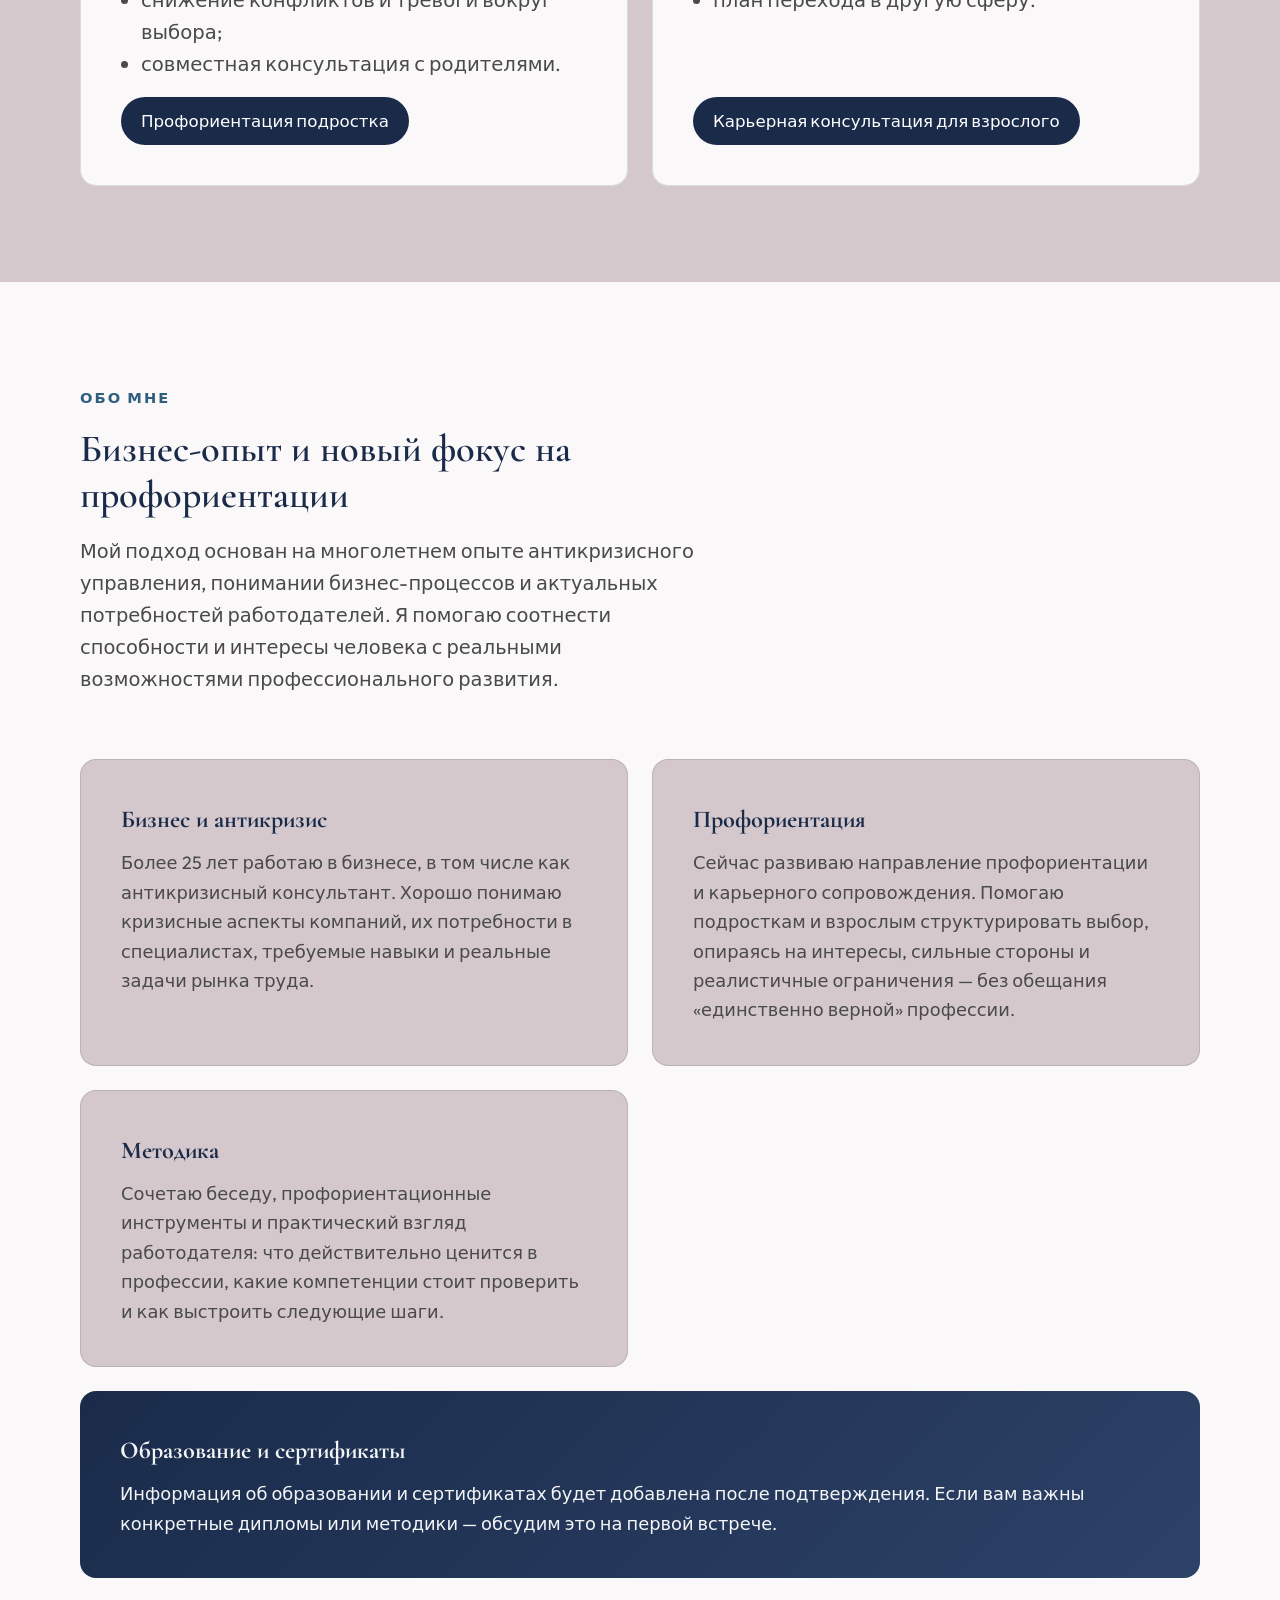
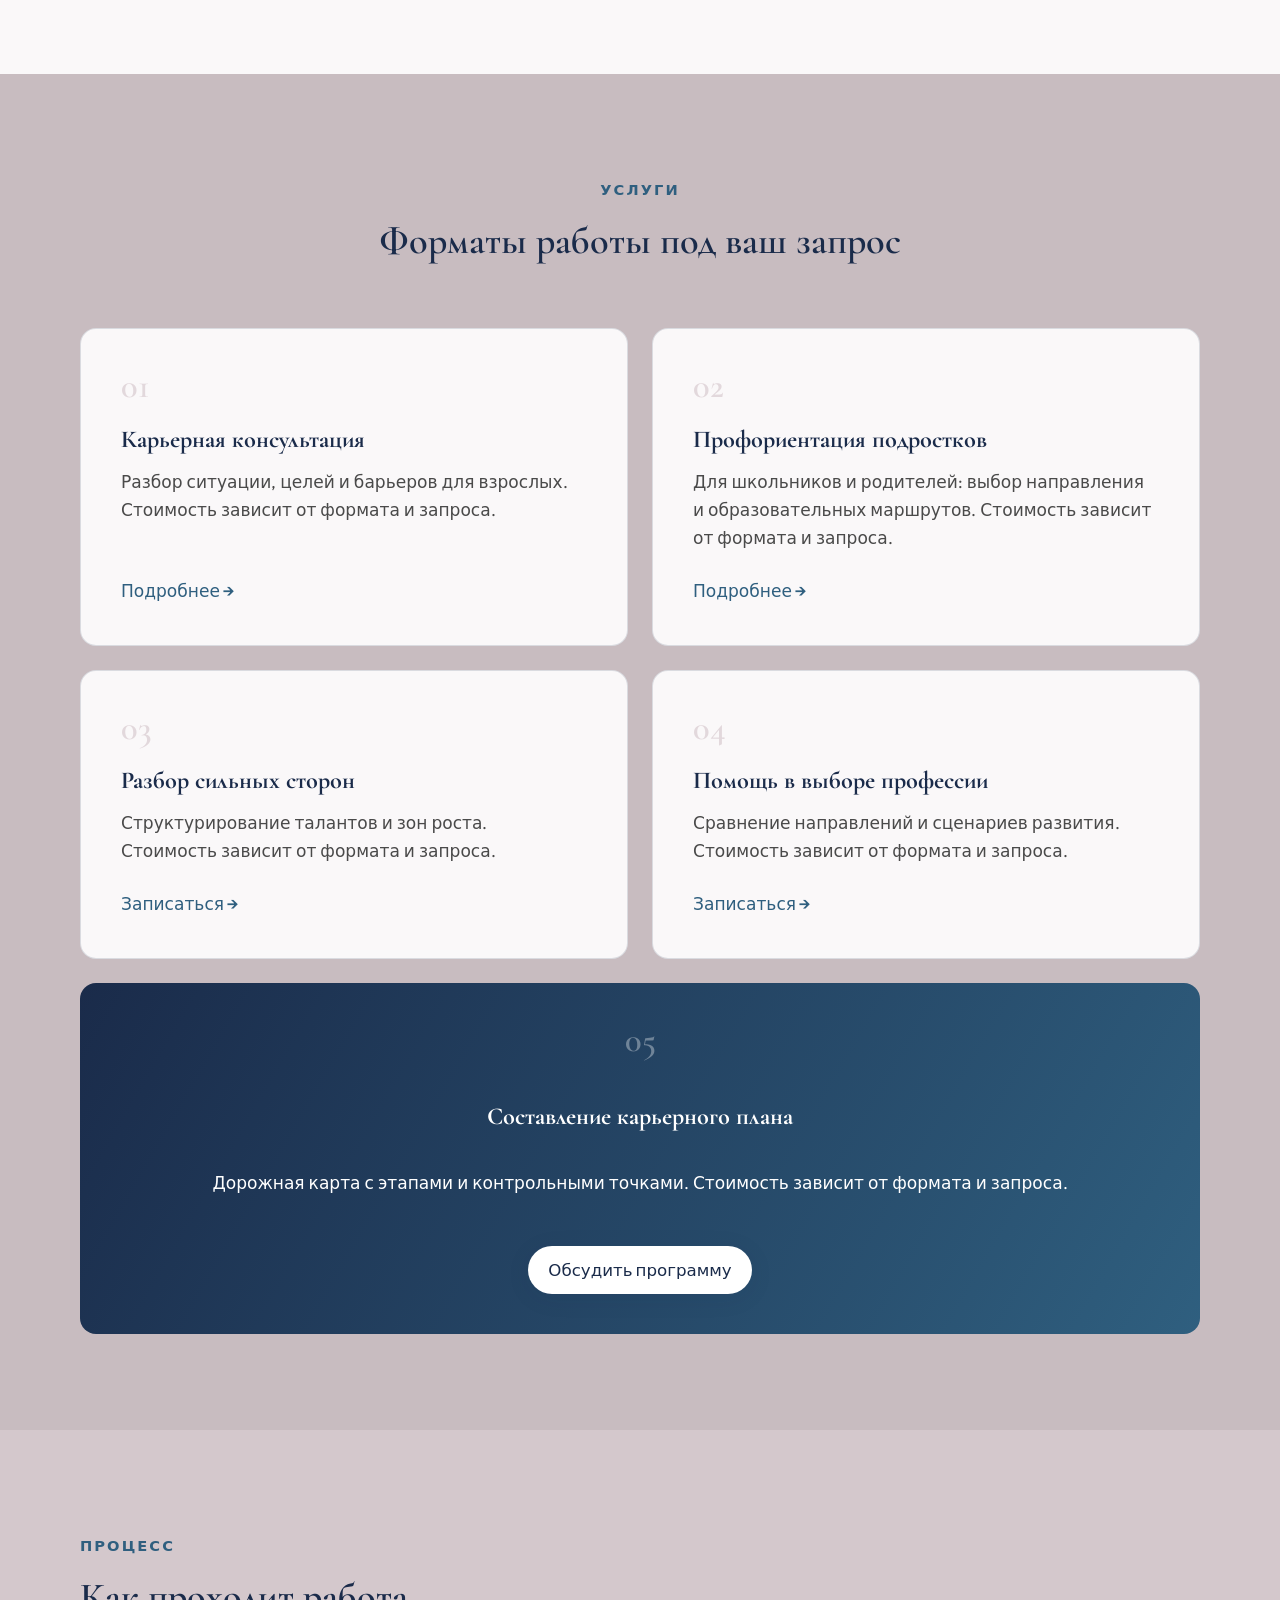
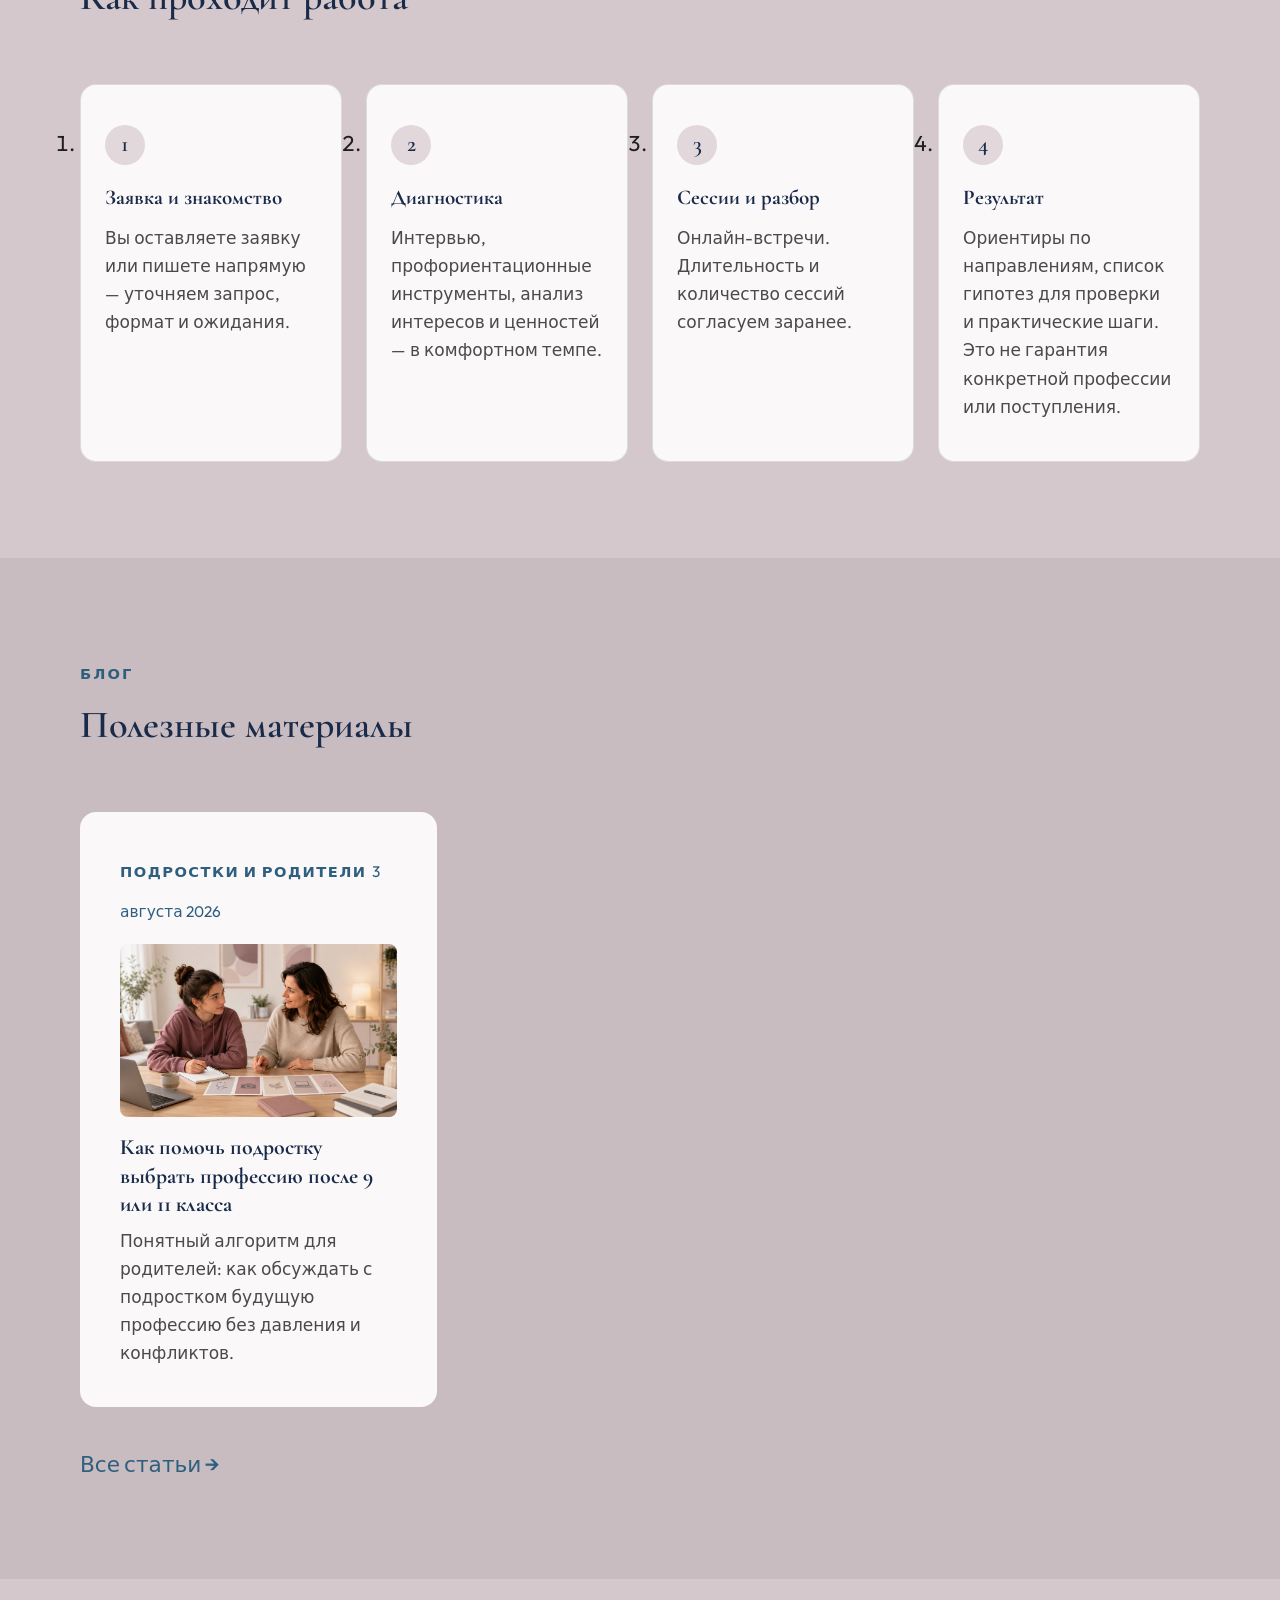
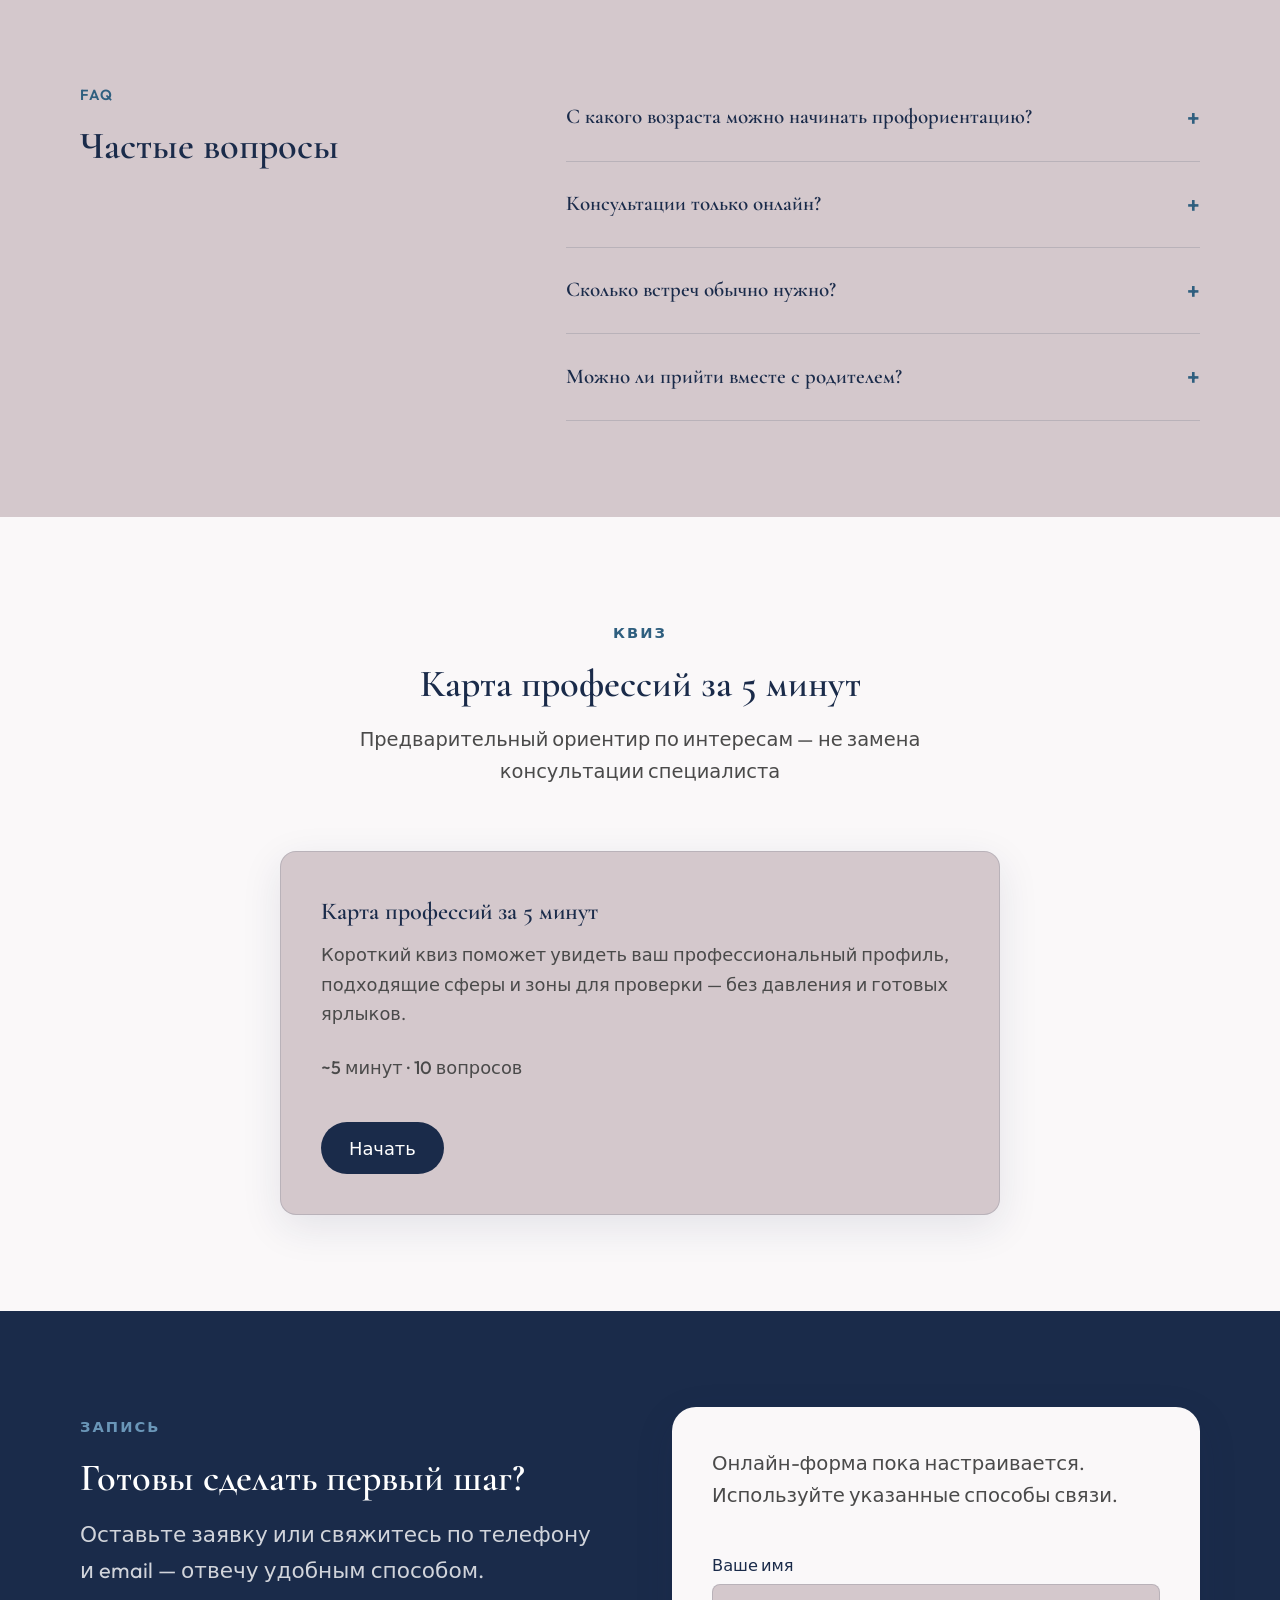
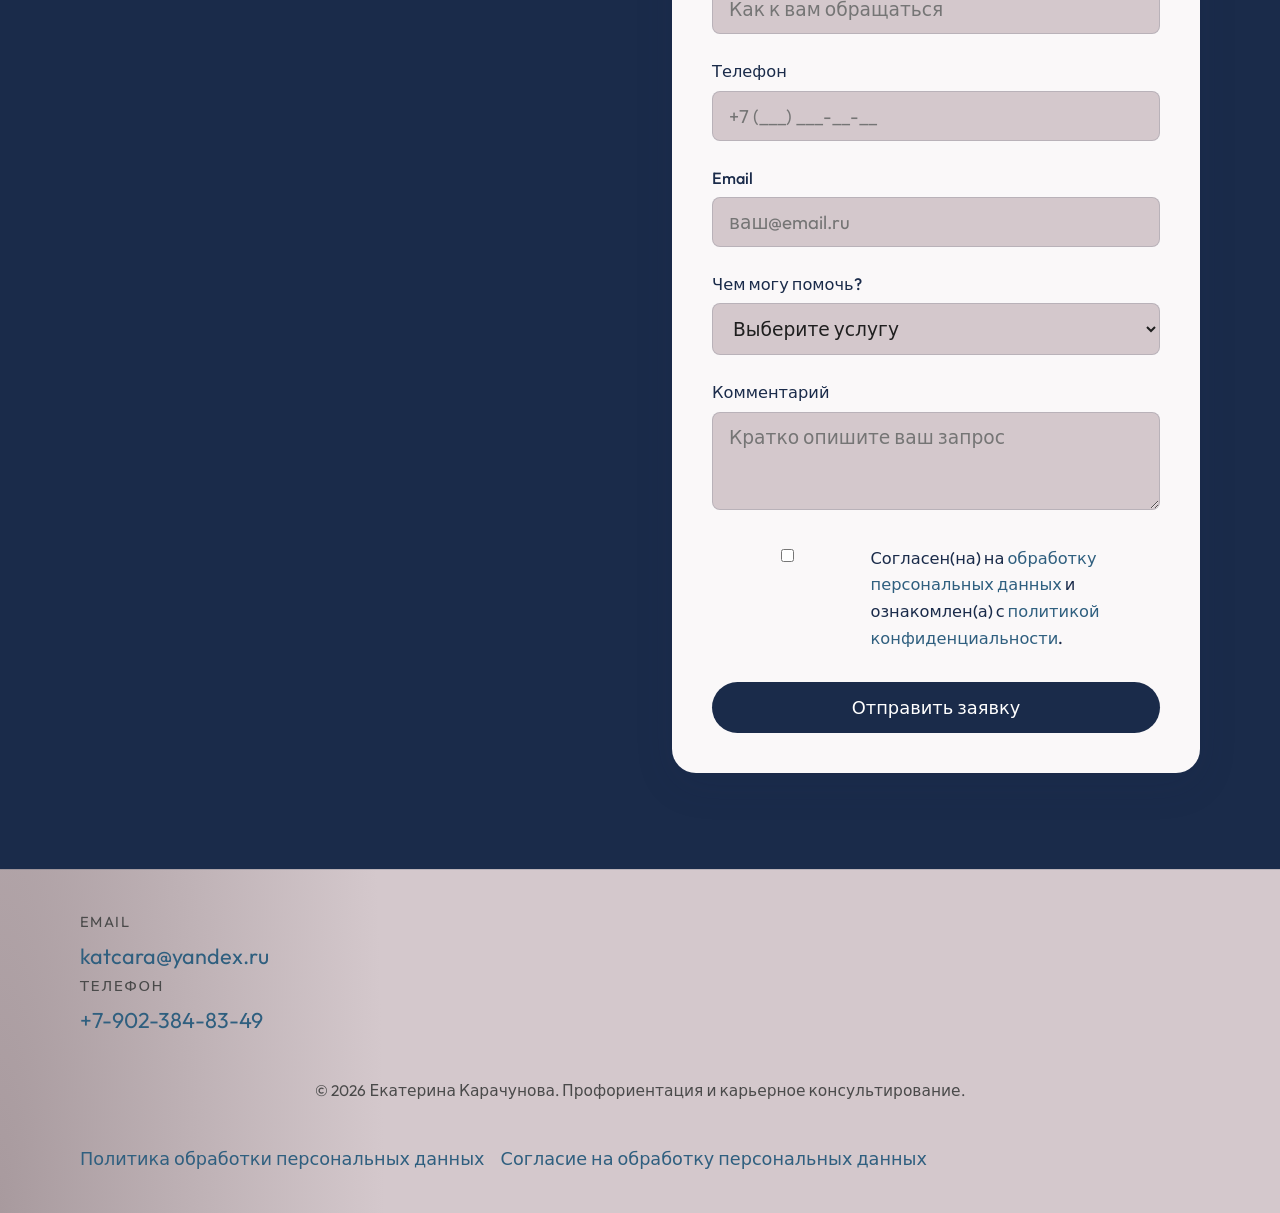
==== commit 519ad577: "фото 1 страницы" ====
--- a/index.html
+++ b/index.html
@@ -251,6 +251,9 @@
           <article class="blog-card">
             <span class="blog-card__category">Подростки и родители</span>
             <time datetime="2026-08-03">3 августа 2026</time>
+            <a class="blog-card__thumb" href="articles/kak-pomoch-podrostku-vybrat-professiyu.html">
+              <img src="images/articles/podrostok-vybor-professii.jpg" alt="" width="640" height="400" loading="lazy">
+            </a>
             <h3><a href="articles/kak-pomoch-podrostku-vybrat-professiyu.html">Как помочь подростку выбрать профессию после 9 или 11 класса</a></h3>
             <p>Понятный алгоритм для родителей: как обсуждать с подростком будущую профессию без давления и конфликтов.</p>
           </article>
--- a/css/main.css
+++ b/css/main.css
@@ -313,6 +313,7 @@
 .hero__frame img {
   width: 100%;
   height: 100%;
+  min-height: 320px;
   object-fit: cover;
   object-position: center top;
   display: block;
@@ -1443,6 +1444,20 @@
   margin-top: var(--space-xs);
 }
 
+.blog-card__thumb {
+  display: block;
+  margin: var(--space-sm) 0;
+  border-radius: var(--radius-sm);
+  overflow: hidden;
+}
+
+.blog-card__thumb img {
+  width: 100%;
+  height: auto;
+  aspect-ratio: 16 / 10;
+  object-fit: cover;
+}
+
 .blog-card__title {
   font-family: var(--font-display);
   font-size: calc(1.2rem + var(--font-bump));
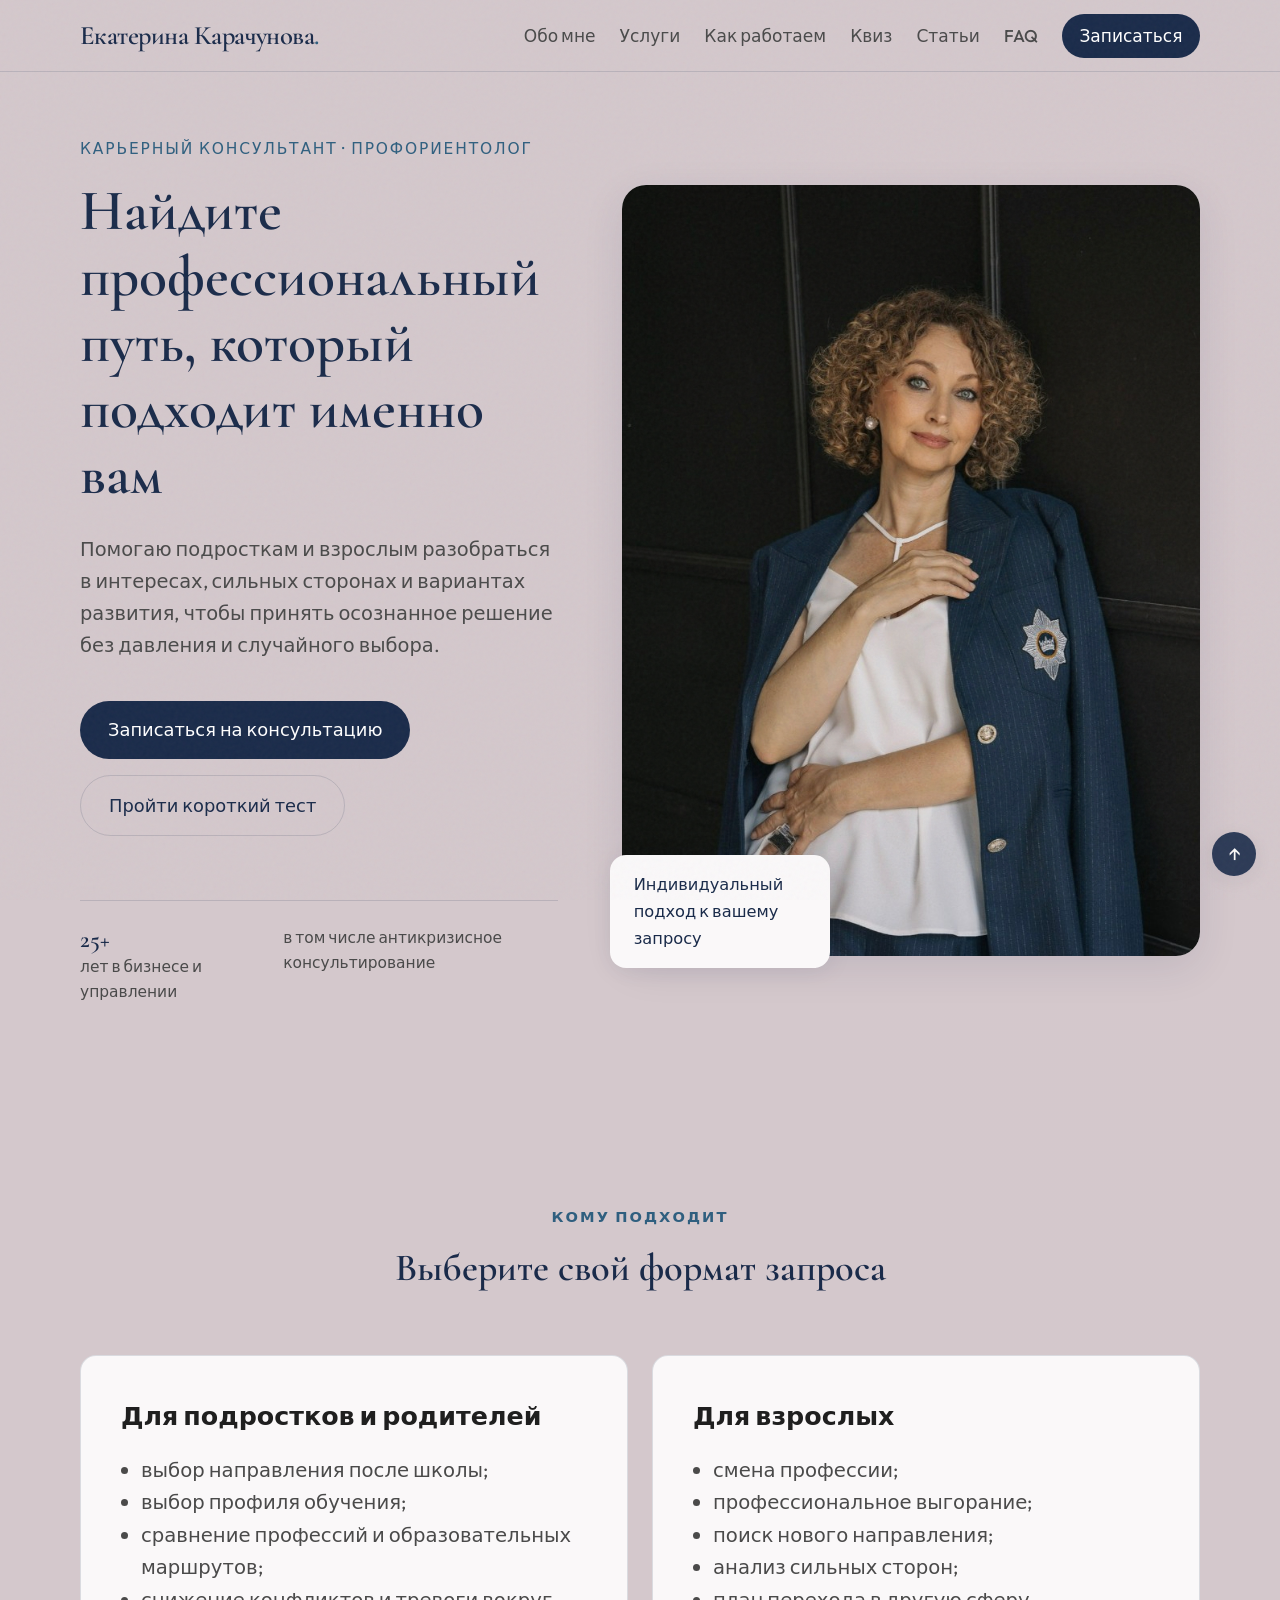
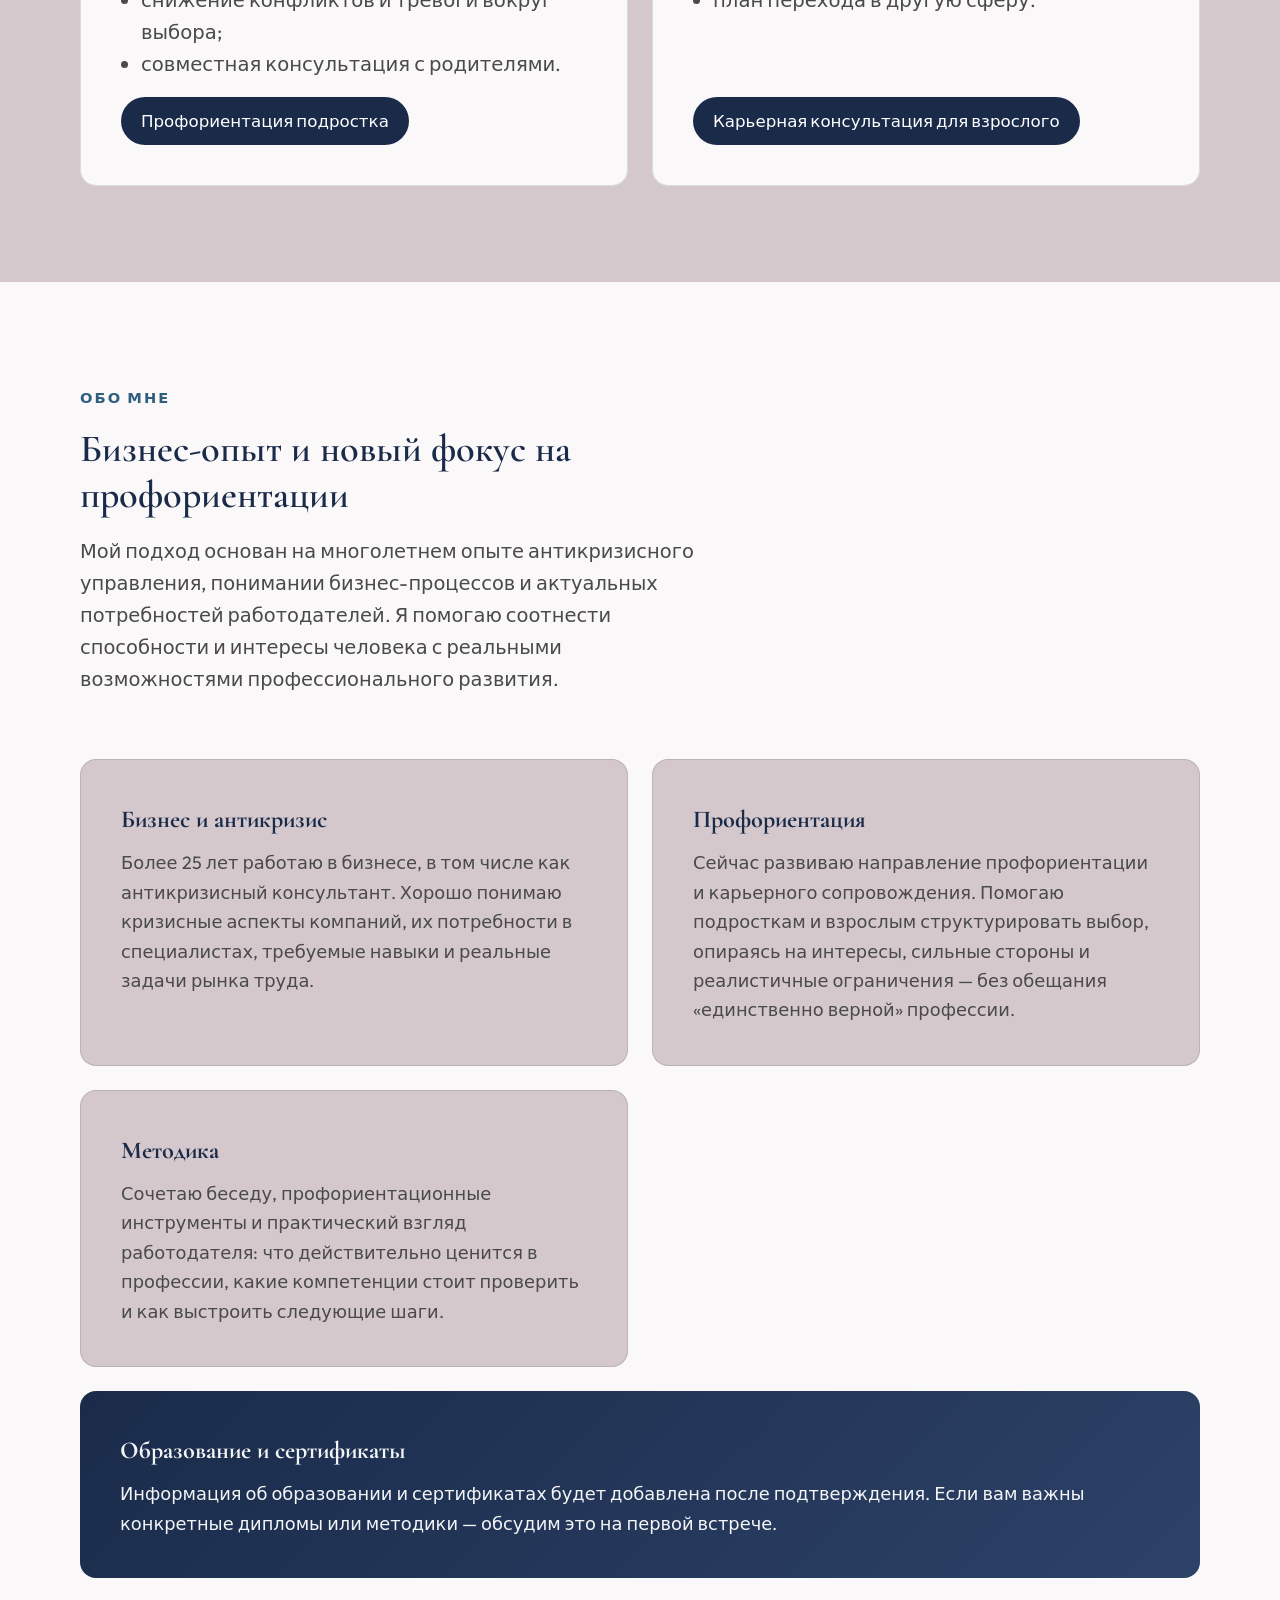
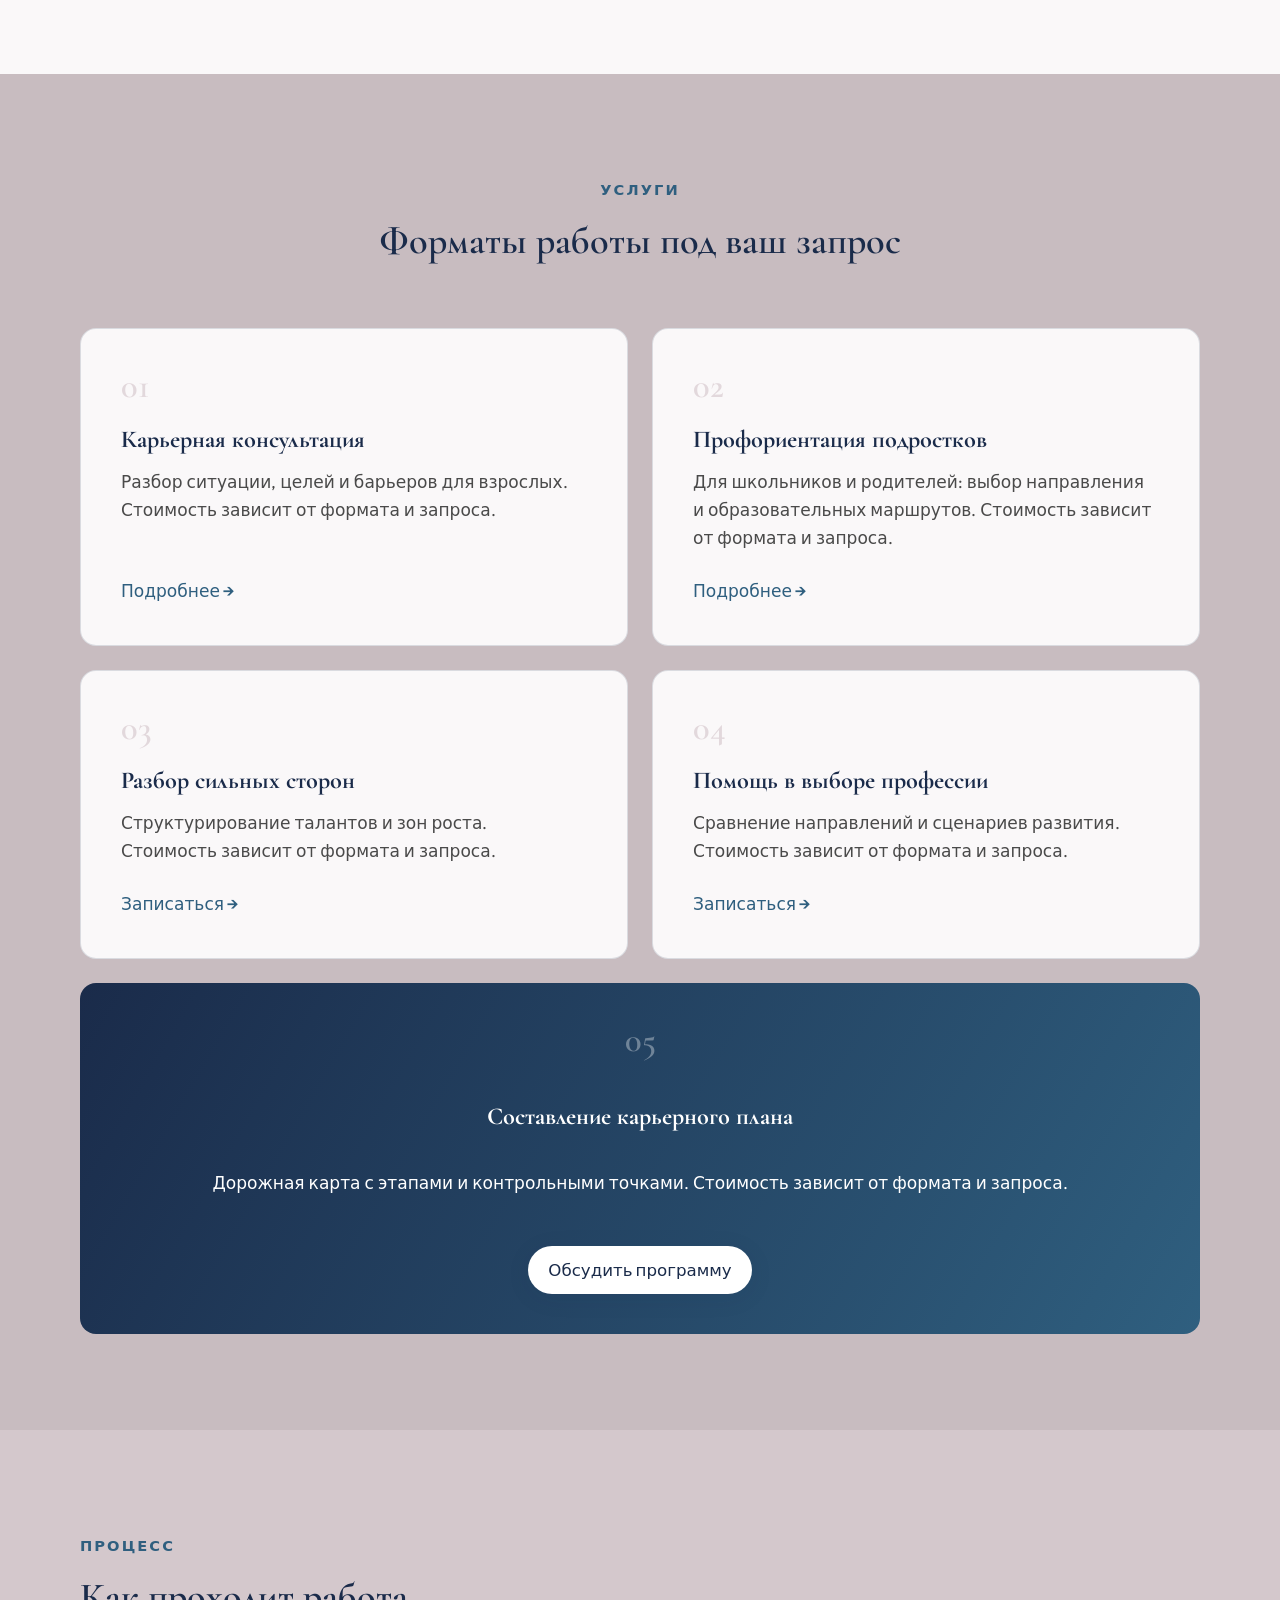
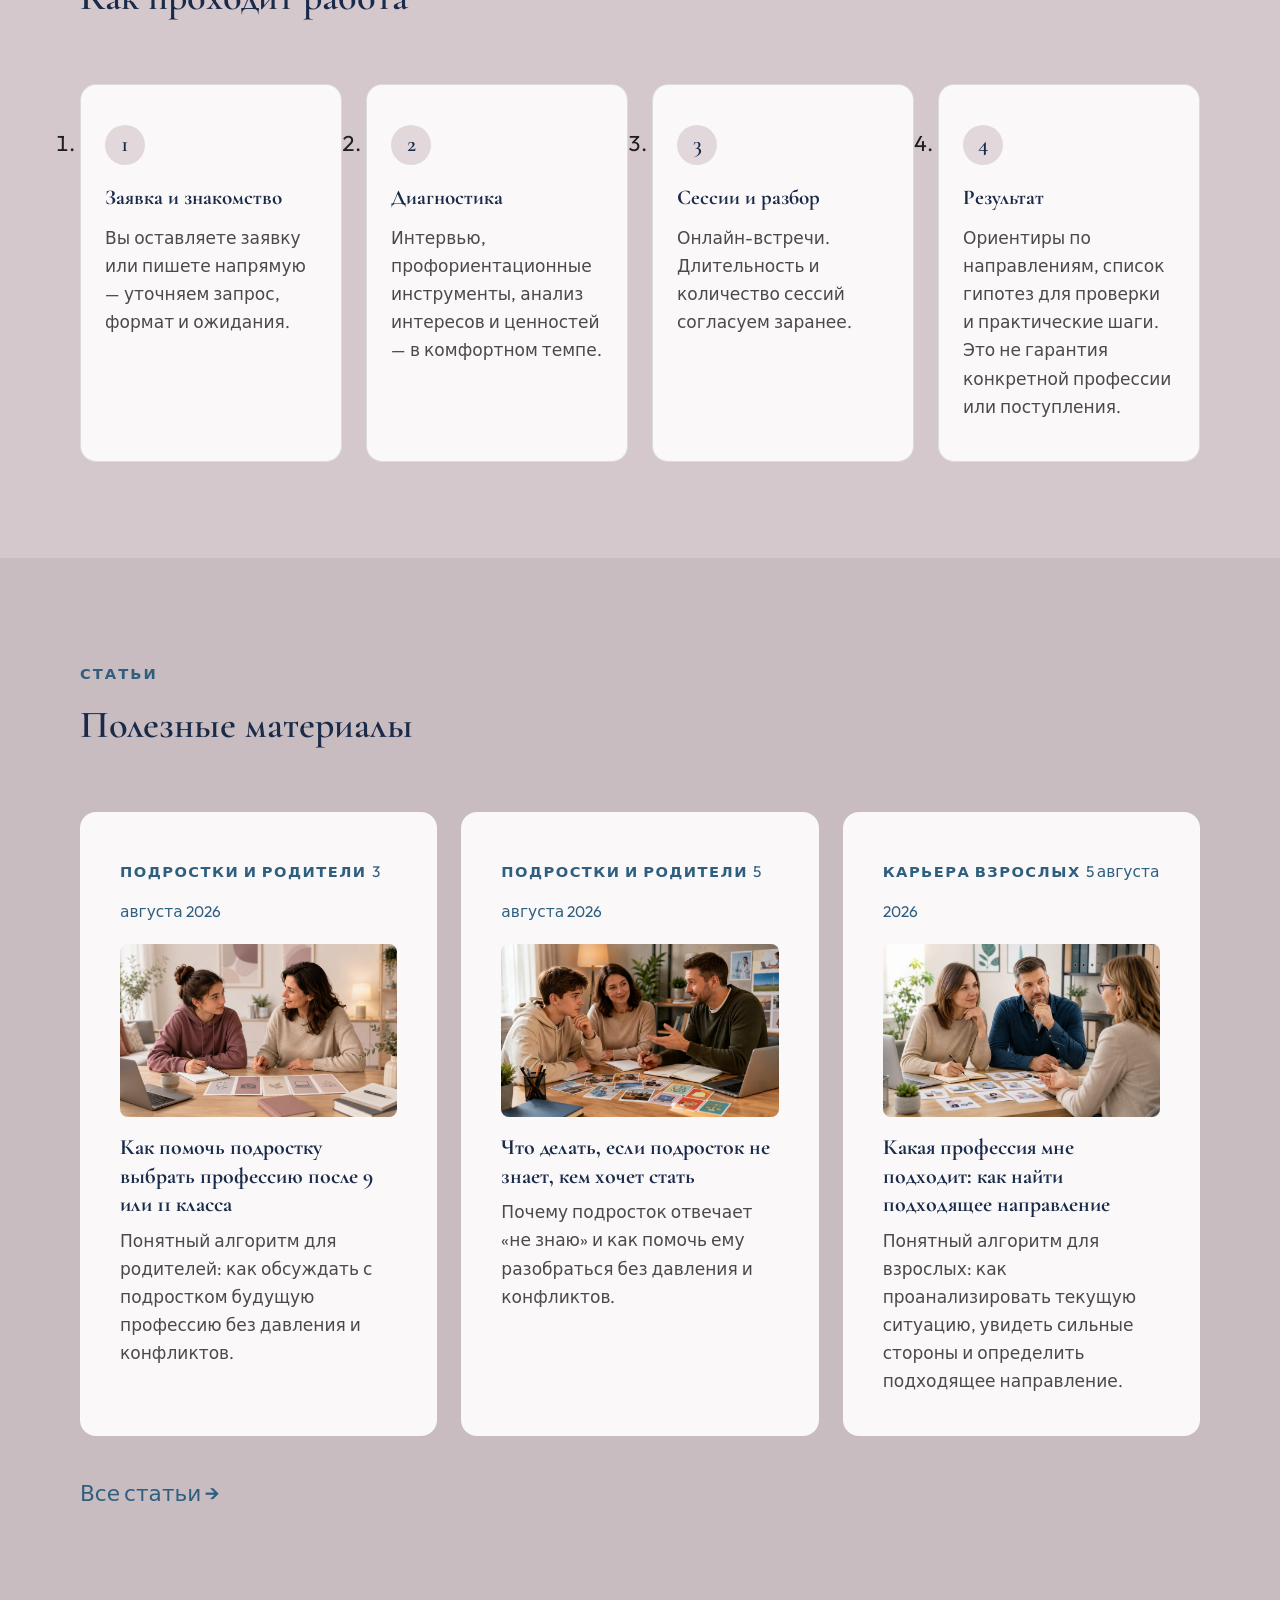
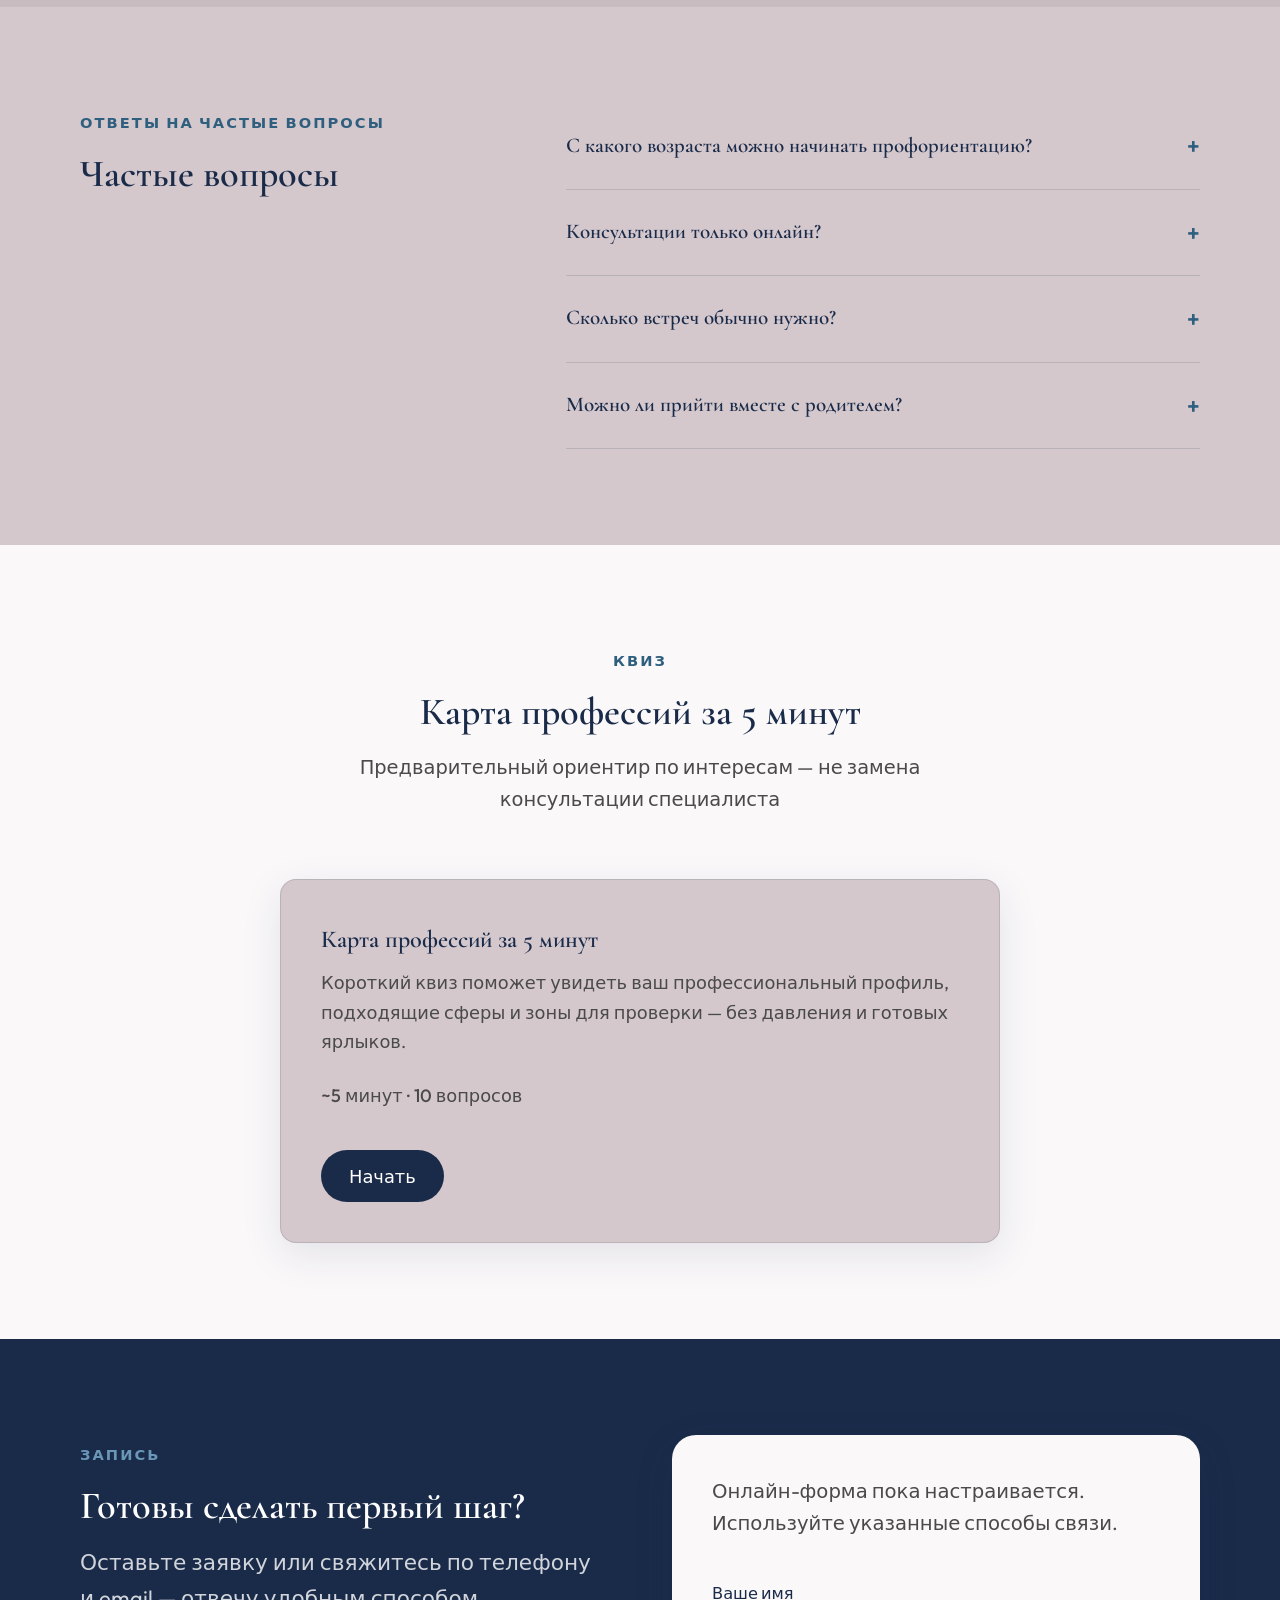
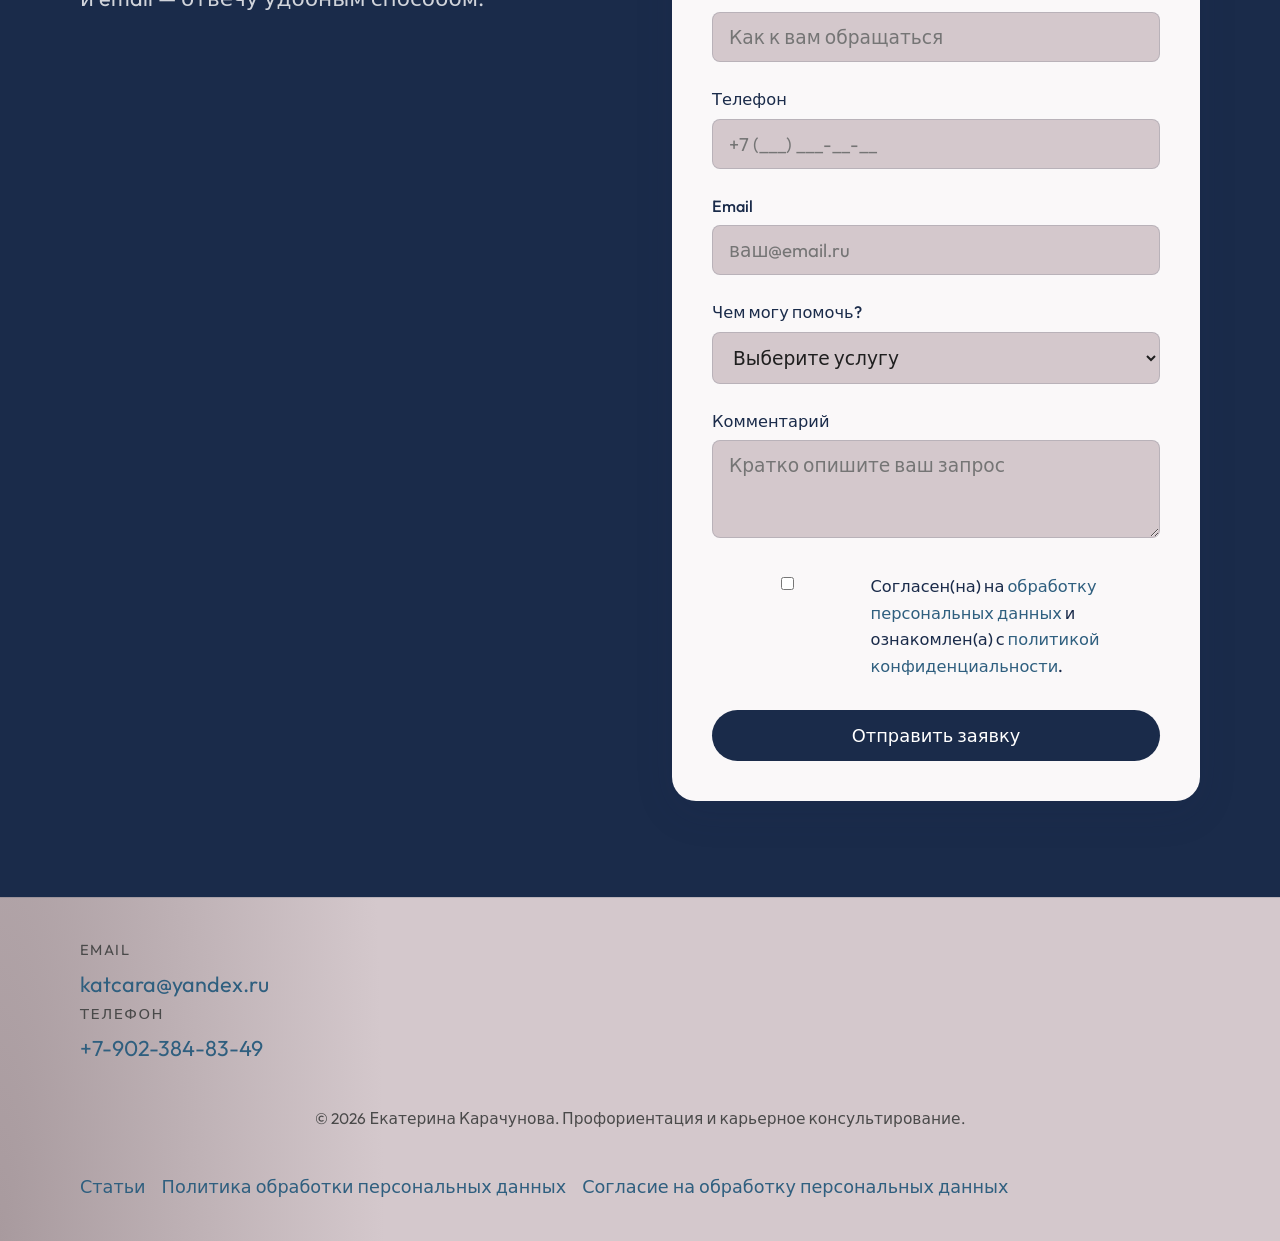
==== commit 106e3a5e: "Завершен раздел статей и обновлено оформление сайта Co-authored-by: Cursor <cursoragent@cursor.com>" ====
--- a/index.html
+++ b/index.html
@@ -63,7 +63,7 @@
         <a href="#services">Услуги</a>
         <a href="#process">Как работаем</a>
         <a href="#quiz">Квиз</a>
-        <a href="articles.html">Блог</a>
+        <a href="articles.html">Статьи</a>
         <a href="#faq">FAQ</a>
         <a href="#booking" class="nav__cta" data-analytics-cta="primary_cta_click">Записаться</a>
       </nav>
@@ -244,7 +244,7 @@
     <section class="section blog" id="blog" aria-labelledby="blog-title">
       <div class="container">
         <header class="section__header">
-          <span class="section__tag">Блог</span>
+          <span class="section__tag">Статьи</span>
           <h2 id="blog-title">Полезные материалы</h2>
         </header>
         <div class="blog__grid">
@@ -257,6 +257,24 @@
             <h3><a href="articles/kak-pomoch-podrostku-vybrat-professiyu.html">Как помочь подростку выбрать профессию после 9 или 11 класса</a></h3>
             <p>Понятный алгоритм для родителей: как обсуждать с подростком будущую профессию без давления и конфликтов.</p>
           </article>
+          <article class="blog-card">
+            <span class="blog-card__category">Подростки и родители</span>
+            <time datetime="2026-08-05">5 августа 2026</time>
+            <a class="blog-card__thumb" href="articles/podrostok-ne-znaet-kem-stat.html">
+              <img src="images/articles/podrostok-ne-znaet-kem-stat.webp" alt="" width="640" height="360" loading="lazy">
+            </a>
+            <h3><a href="articles/podrostok-ne-znaet-kem-stat.html">Что делать, если подросток не знает, кем хочет стать</a></h3>
+            <p>Почему подросток отвечает «не знаю» и как помочь ему разобраться без давления и конфликтов.</p>
+          </article>
+          <article class="blog-card">
+            <span class="blog-card__category">Карьера взрослых</span>
+            <time datetime="2026-08-05">5 августа 2026</time>
+            <a class="blog-card__thumb" href="articles/kakaya-professiya-mne-podhodit.html">
+              <img src="images/articles/kakaya-professiya-mne-podhodit.jpg" alt="" width="640" height="400" loading="lazy">
+            </a>
+            <h3><a href="articles/kakaya-professiya-mne-podhodit.html">Какая профессия мне подходит: как найти подходящее направление</a></h3>
+            <p>Понятный алгоритм для взрослых: как проанализировать текущую ситуацию, увидеть сильные стороны и определить подходящее направление.</p>
+          </article>
         </div>
         <p class="blog__more"><a href="articles.html">Все статьи →</a></p>
       </div>
@@ -265,7 +283,7 @@
     <section class="section faq" id="faq" aria-labelledby="faq-title">
       <div class="container faq__inner">
         <header class="section__header">
-          <span class="section__tag">FAQ</span>
+          <span class="section__tag">Ответы на частые вопросы</span>
           <h2 id="faq-title">Частые вопросы</h2>
         </header>
         <div class="faq__list">
@@ -356,6 +374,7 @@
         <div data-contacts-list></div>
         <p class="contacts__copy">© 2026 <span data-site-full-name>Екатерина Карачунова</span>. Профориентация и карьерное консультирование.</p>
         <nav class="footer-legal" aria-label="Юридическая информация">
+          <a href="articles.html">Статьи</a>
           <a href="privacy.html">Политика обработки персональных данных</a>
           <a href="consent.html">Согласие на обработку персональных данных</a>
         </nav>
--- a/css/main.css
+++ b/css/main.css
@@ -1363,6 +1363,18 @@
   line-height: 1.6;
 }
 
+.article-author {
+  margin-top: var(--space-sm);
+  font-size: calc(0.95rem + var(--font-bump));
+  color: var(--color-text-muted);
+}
+
+.blog-card__meta {
+  margin: var(--space-xs) 0 var(--space-sm);
+  font-size: calc(0.85rem + var(--font-bump));
+  color: var(--color-text-muted);
+}
+
 .article-figure {
   margin: var(--space-xl) 0;
 }
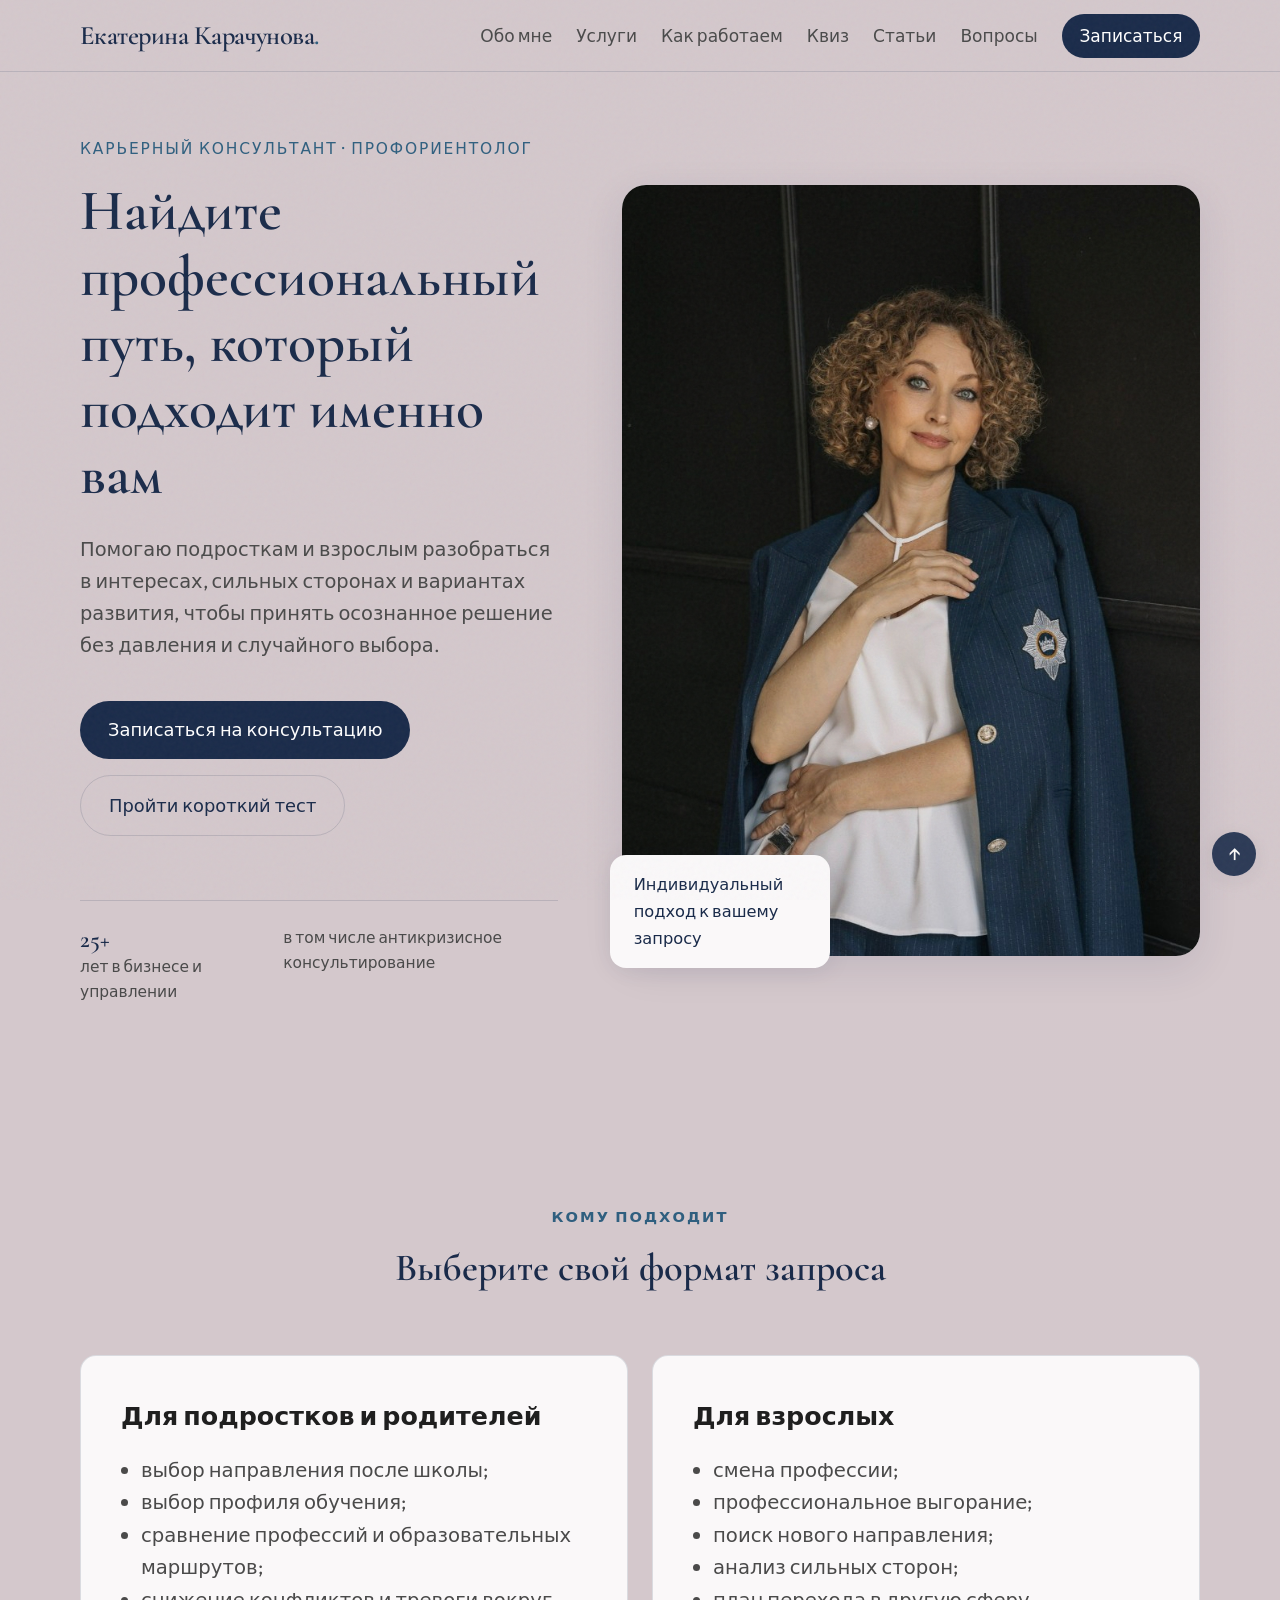
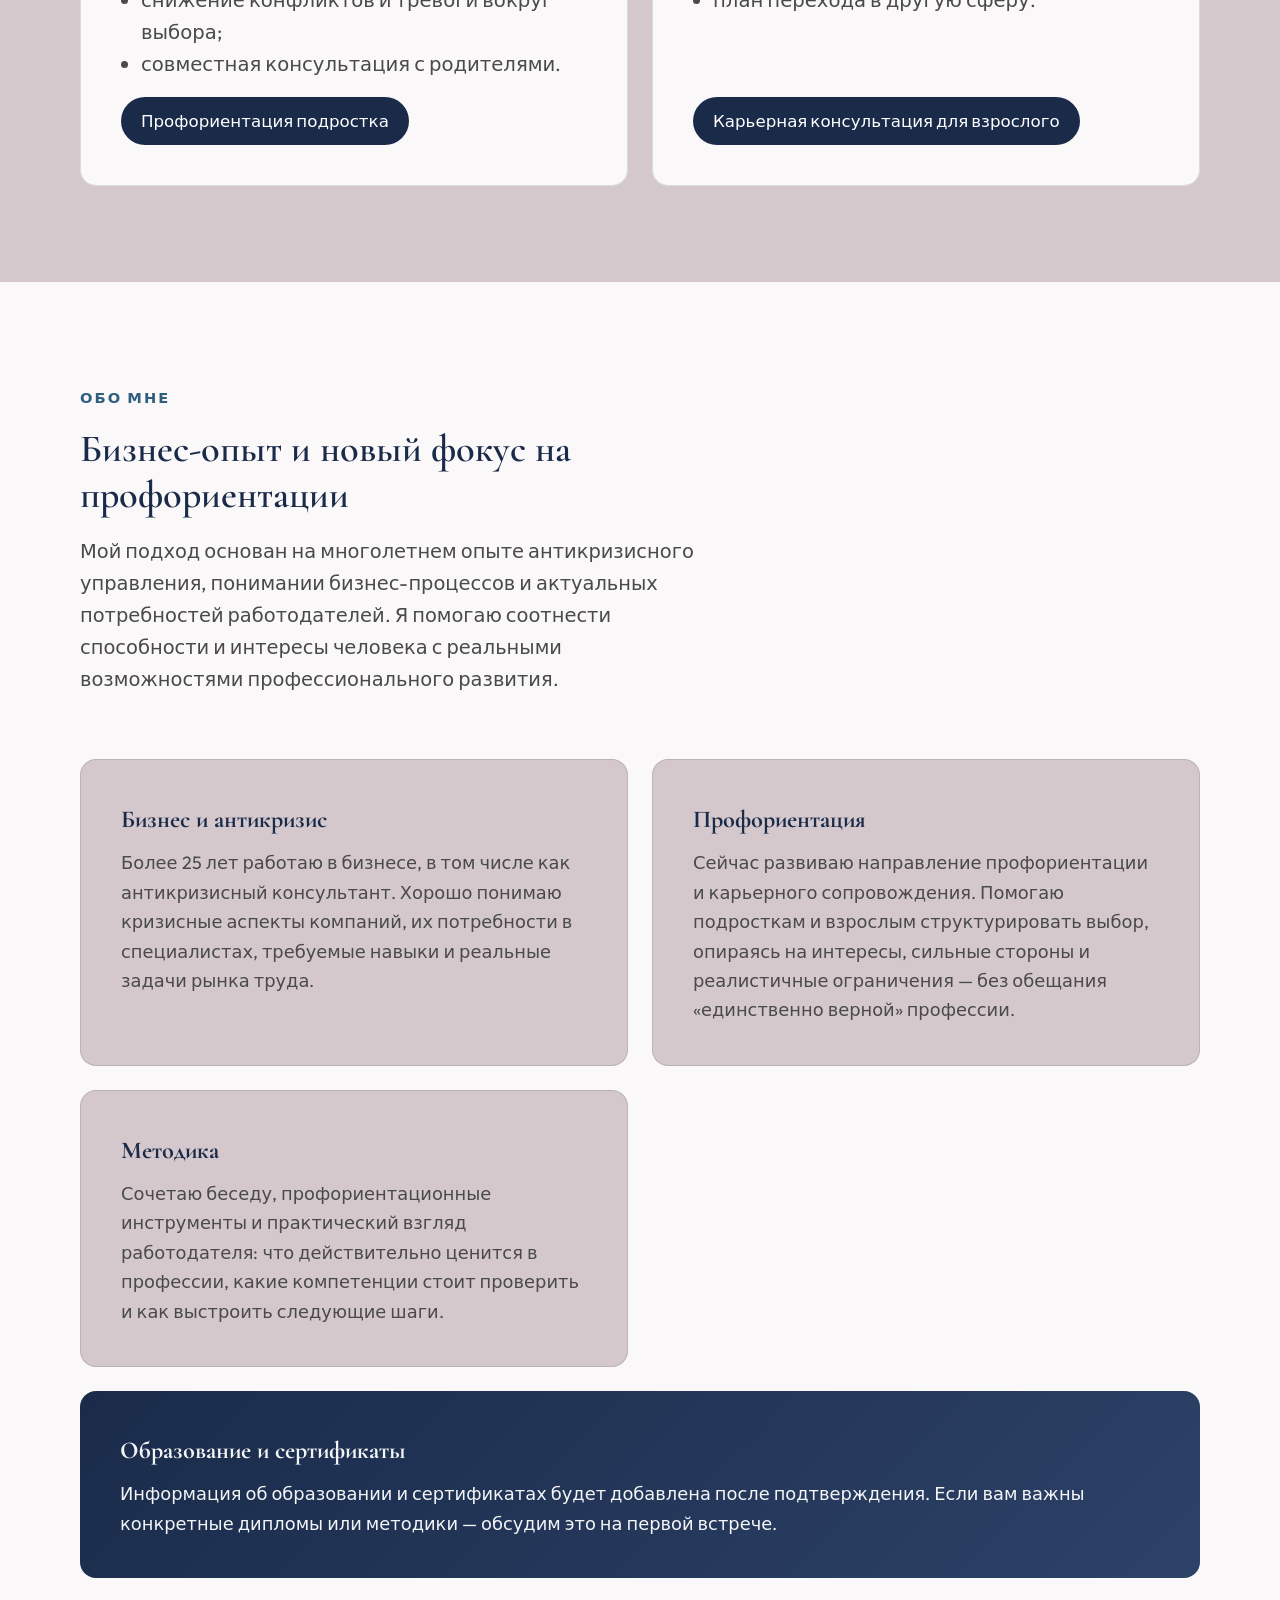
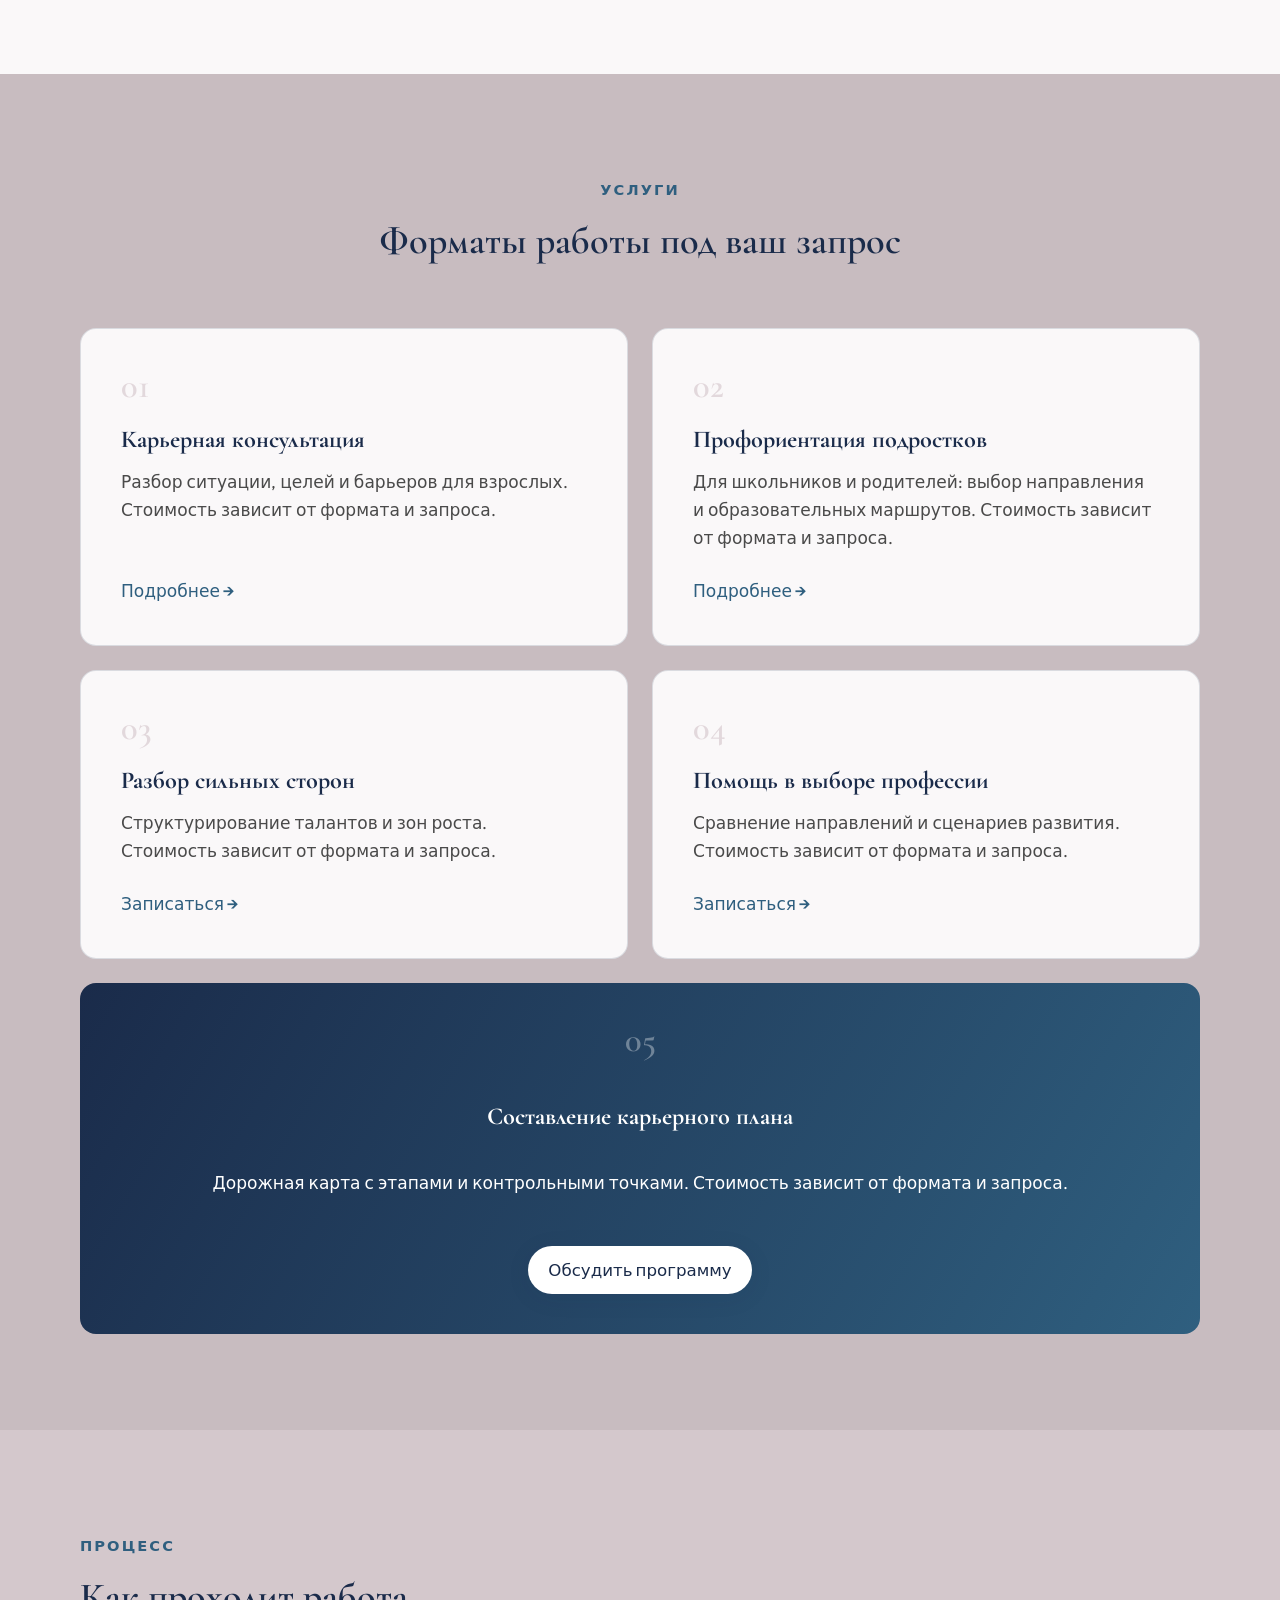
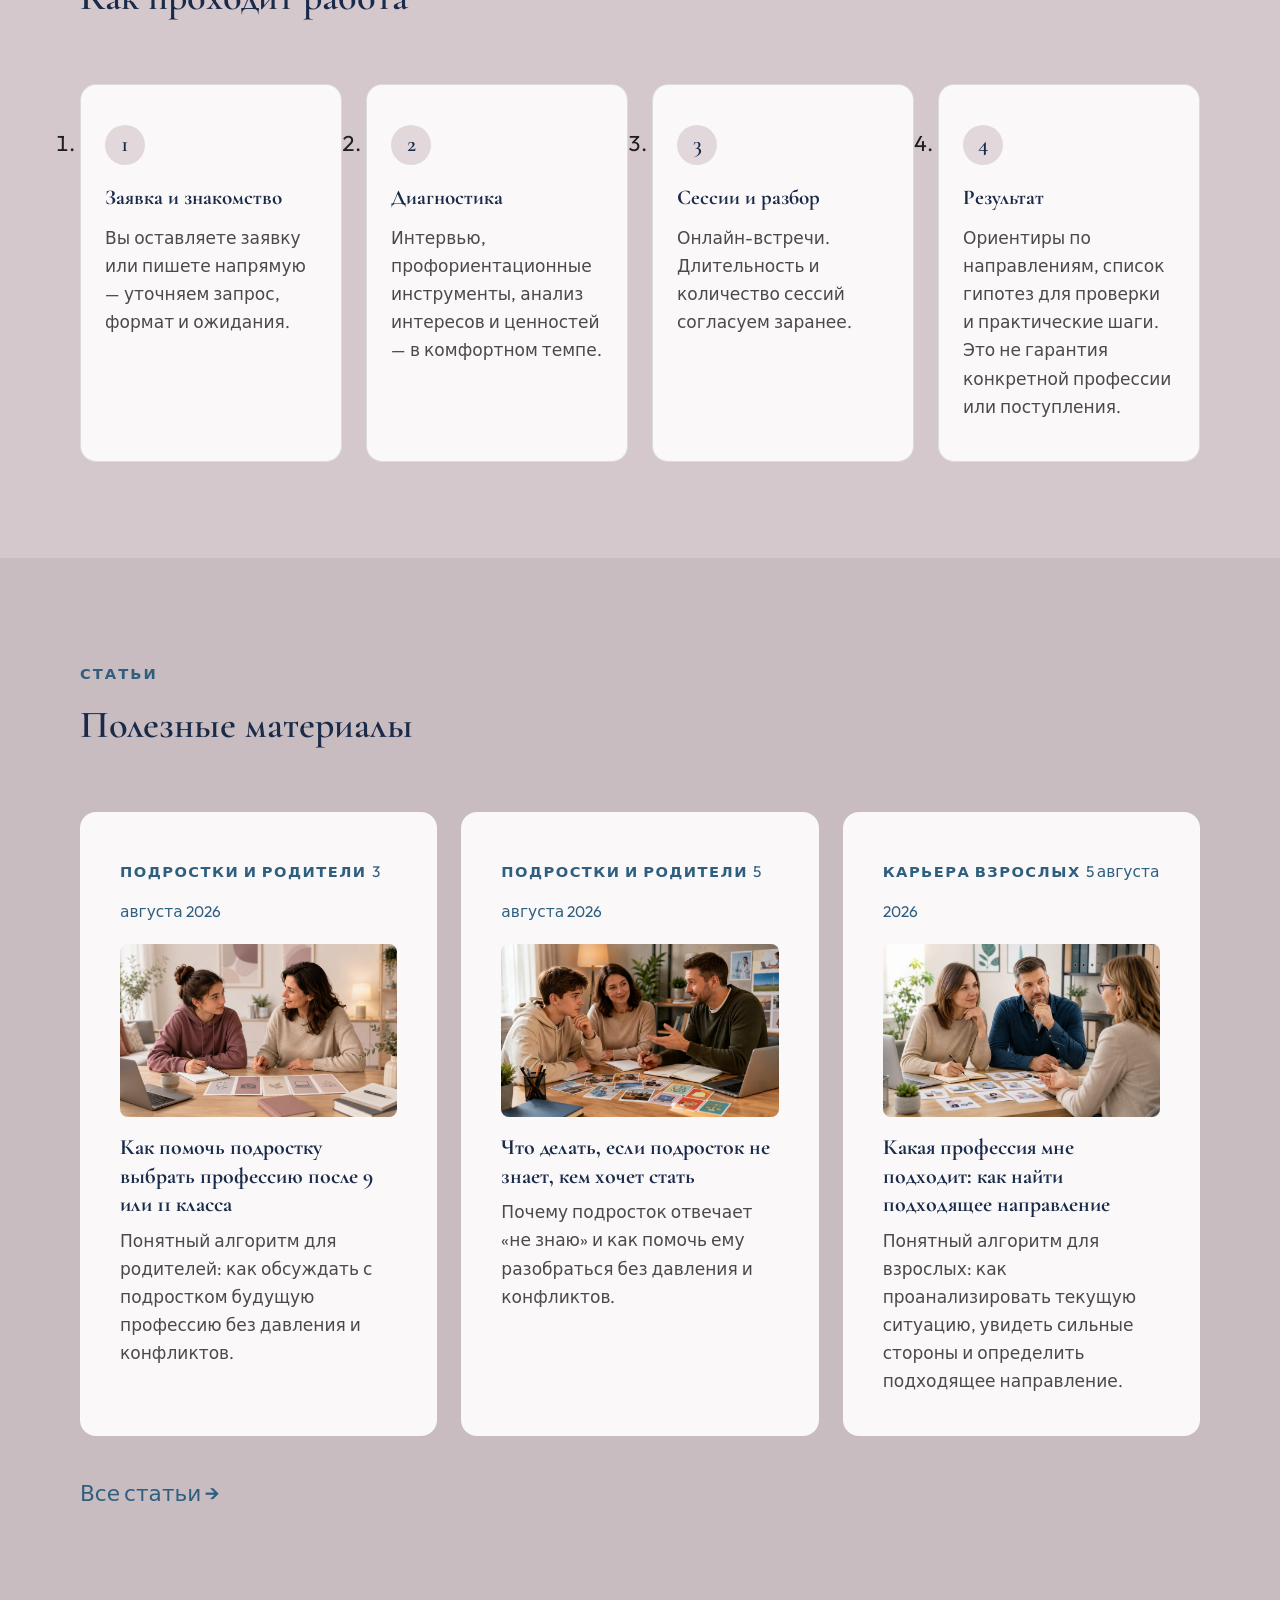
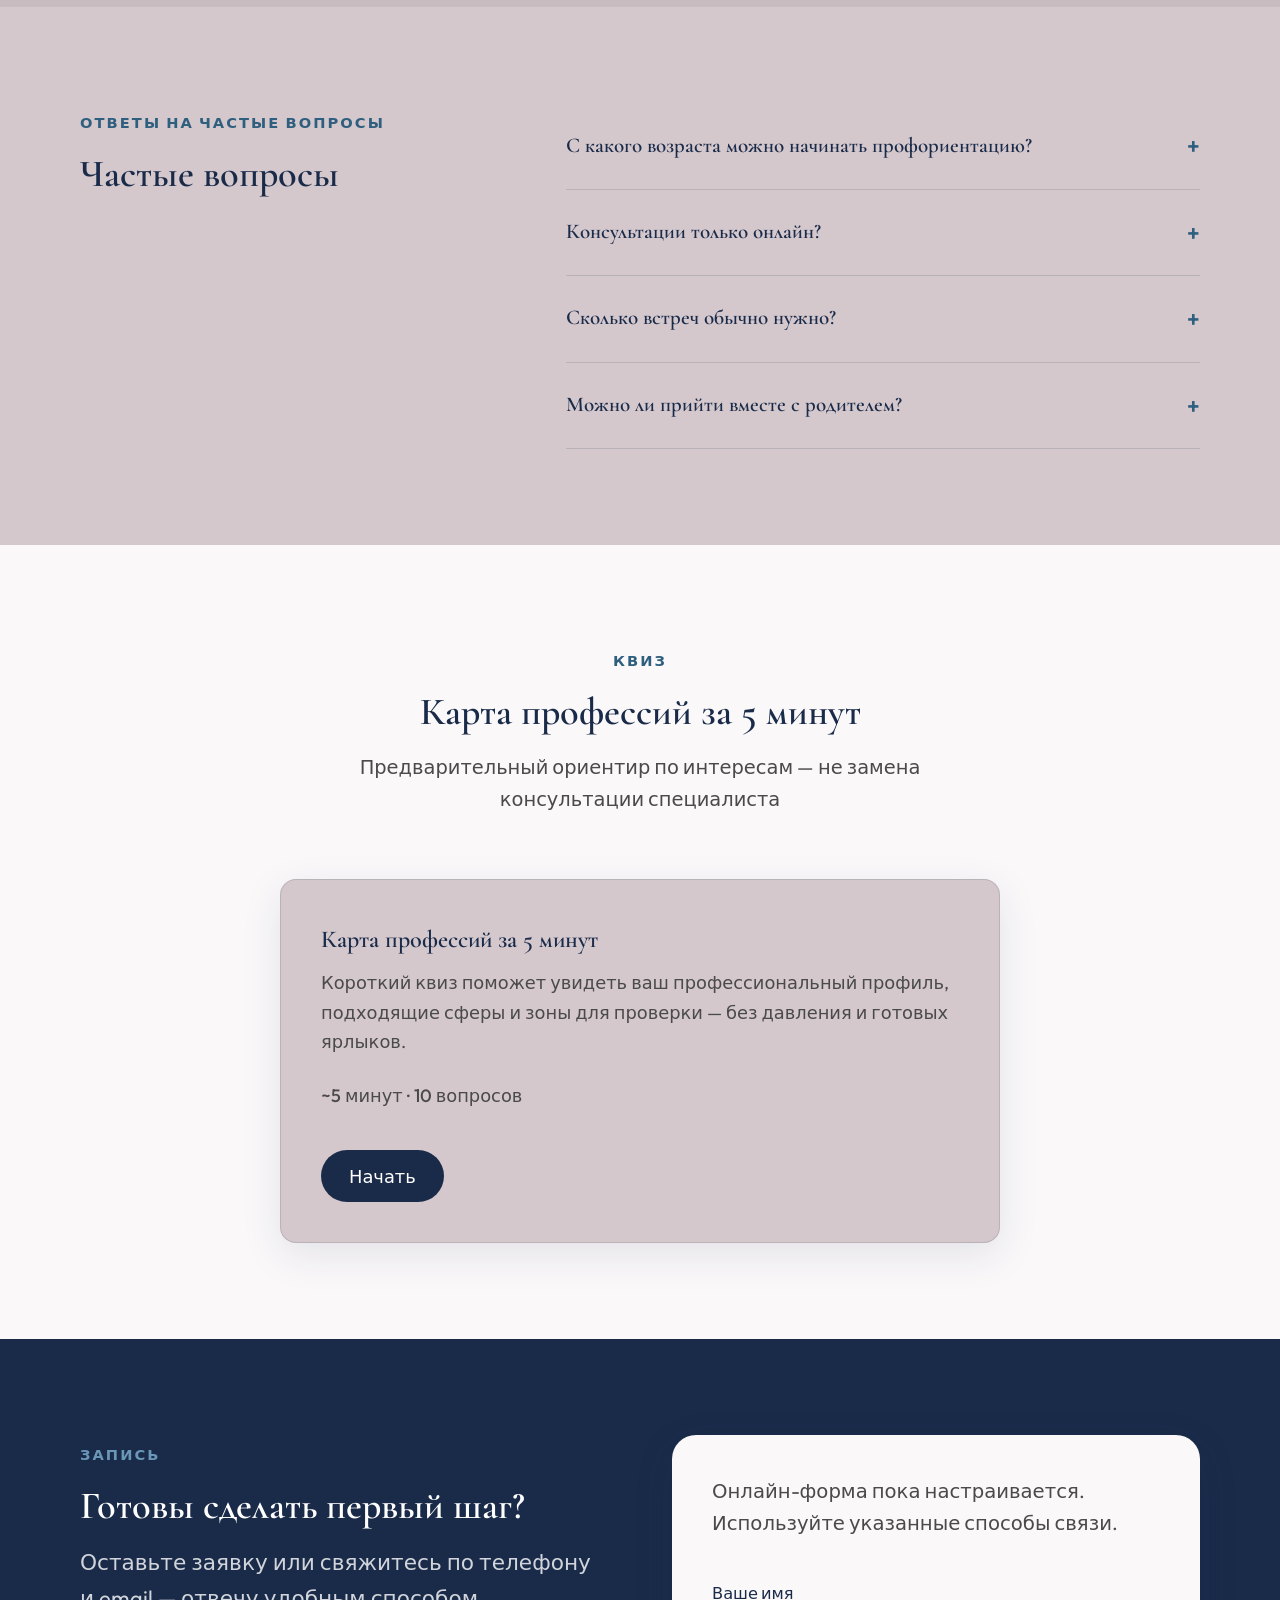
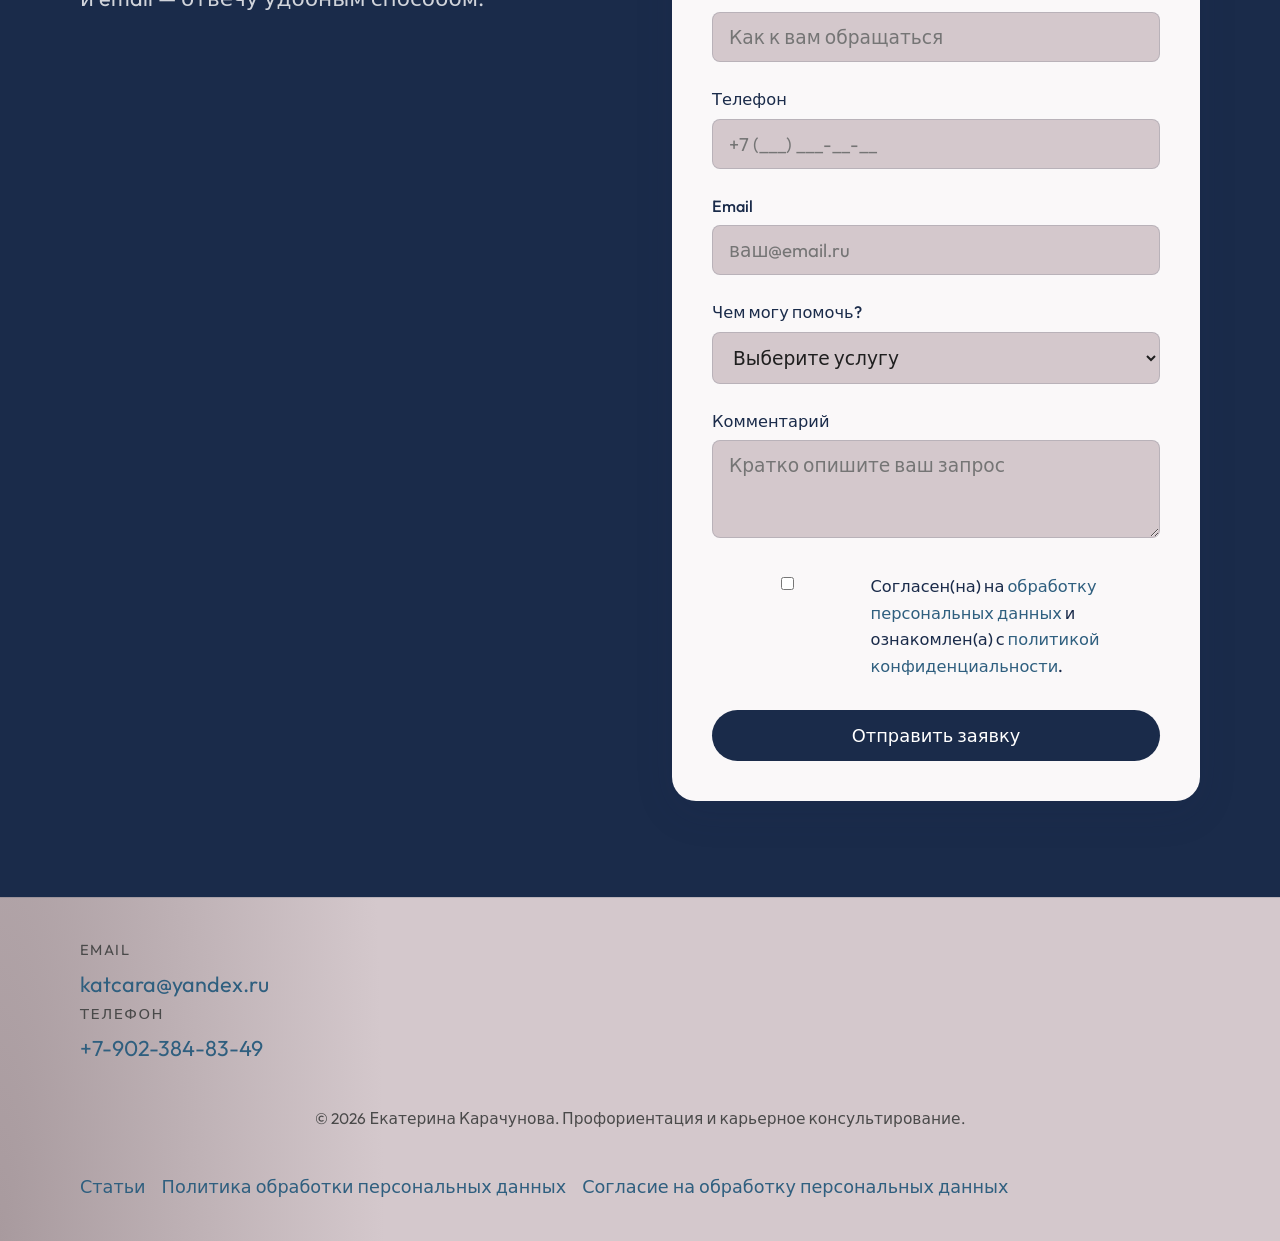
==== commit 51c77ba3: "вопросы" ====
--- a/index.html
+++ b/index.html
@@ -64,7 +64,7 @@
         <a href="#process">Как работаем</a>
         <a href="#quiz">Квиз</a>
         <a href="articles.html">Статьи</a>
-        <a href="#faq">FAQ</a>
+        <a href="#faq">Вопросы</a>
         <a href="#booking" class="nav__cta" data-analytics-cta="primary_cta_click">Записаться</a>
       </nav>
     </div>
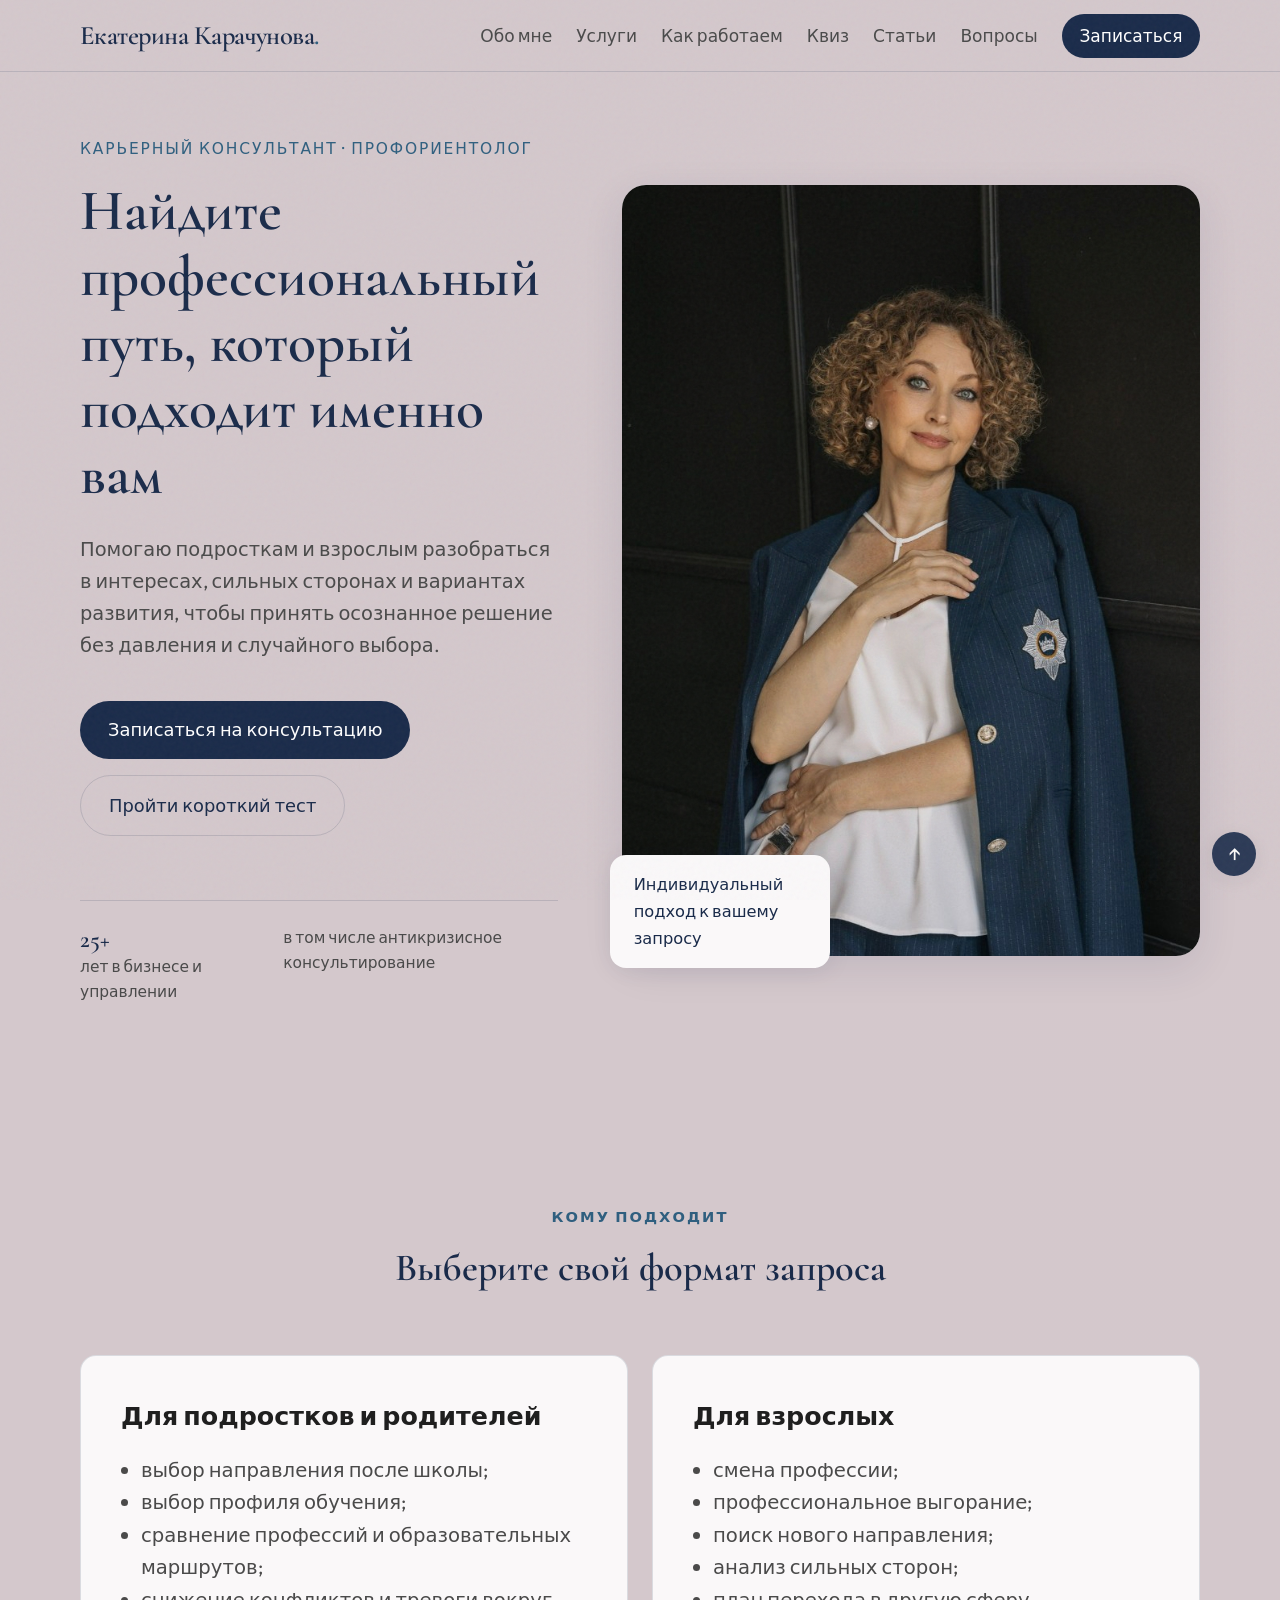
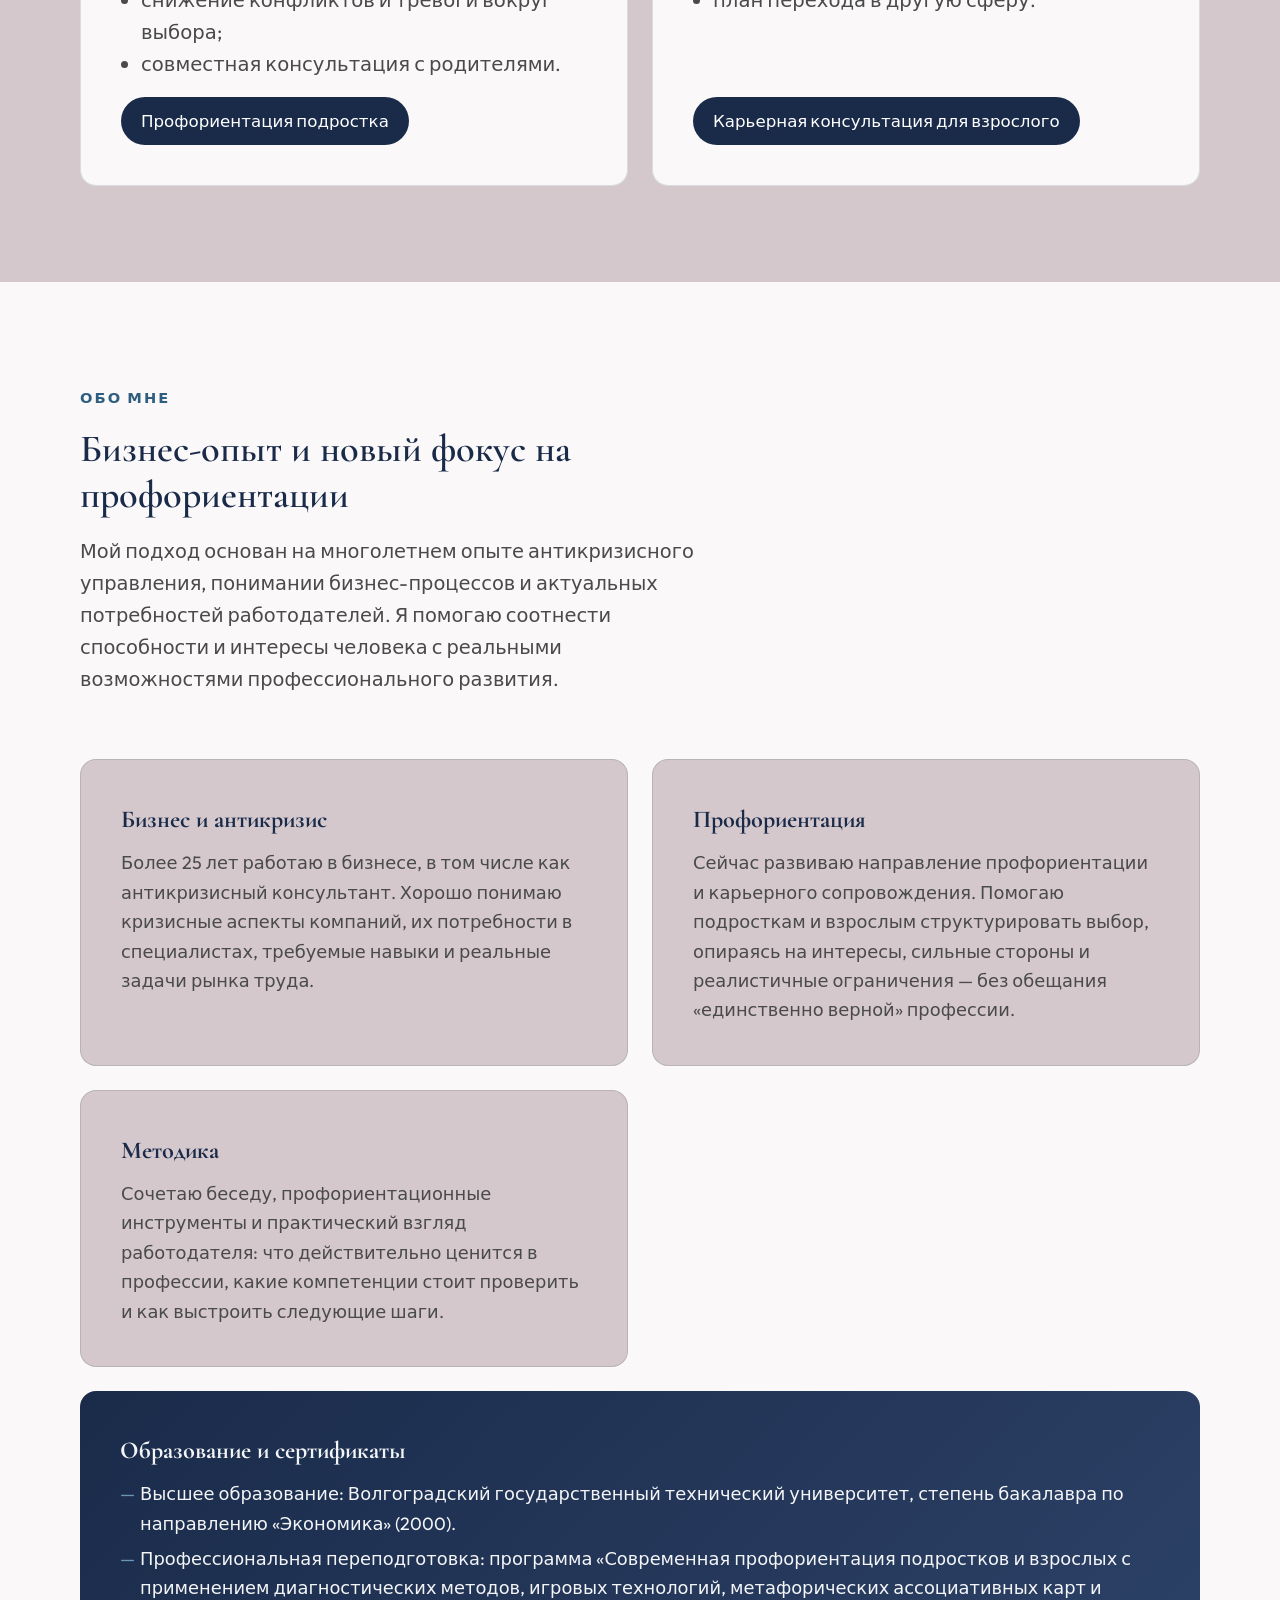
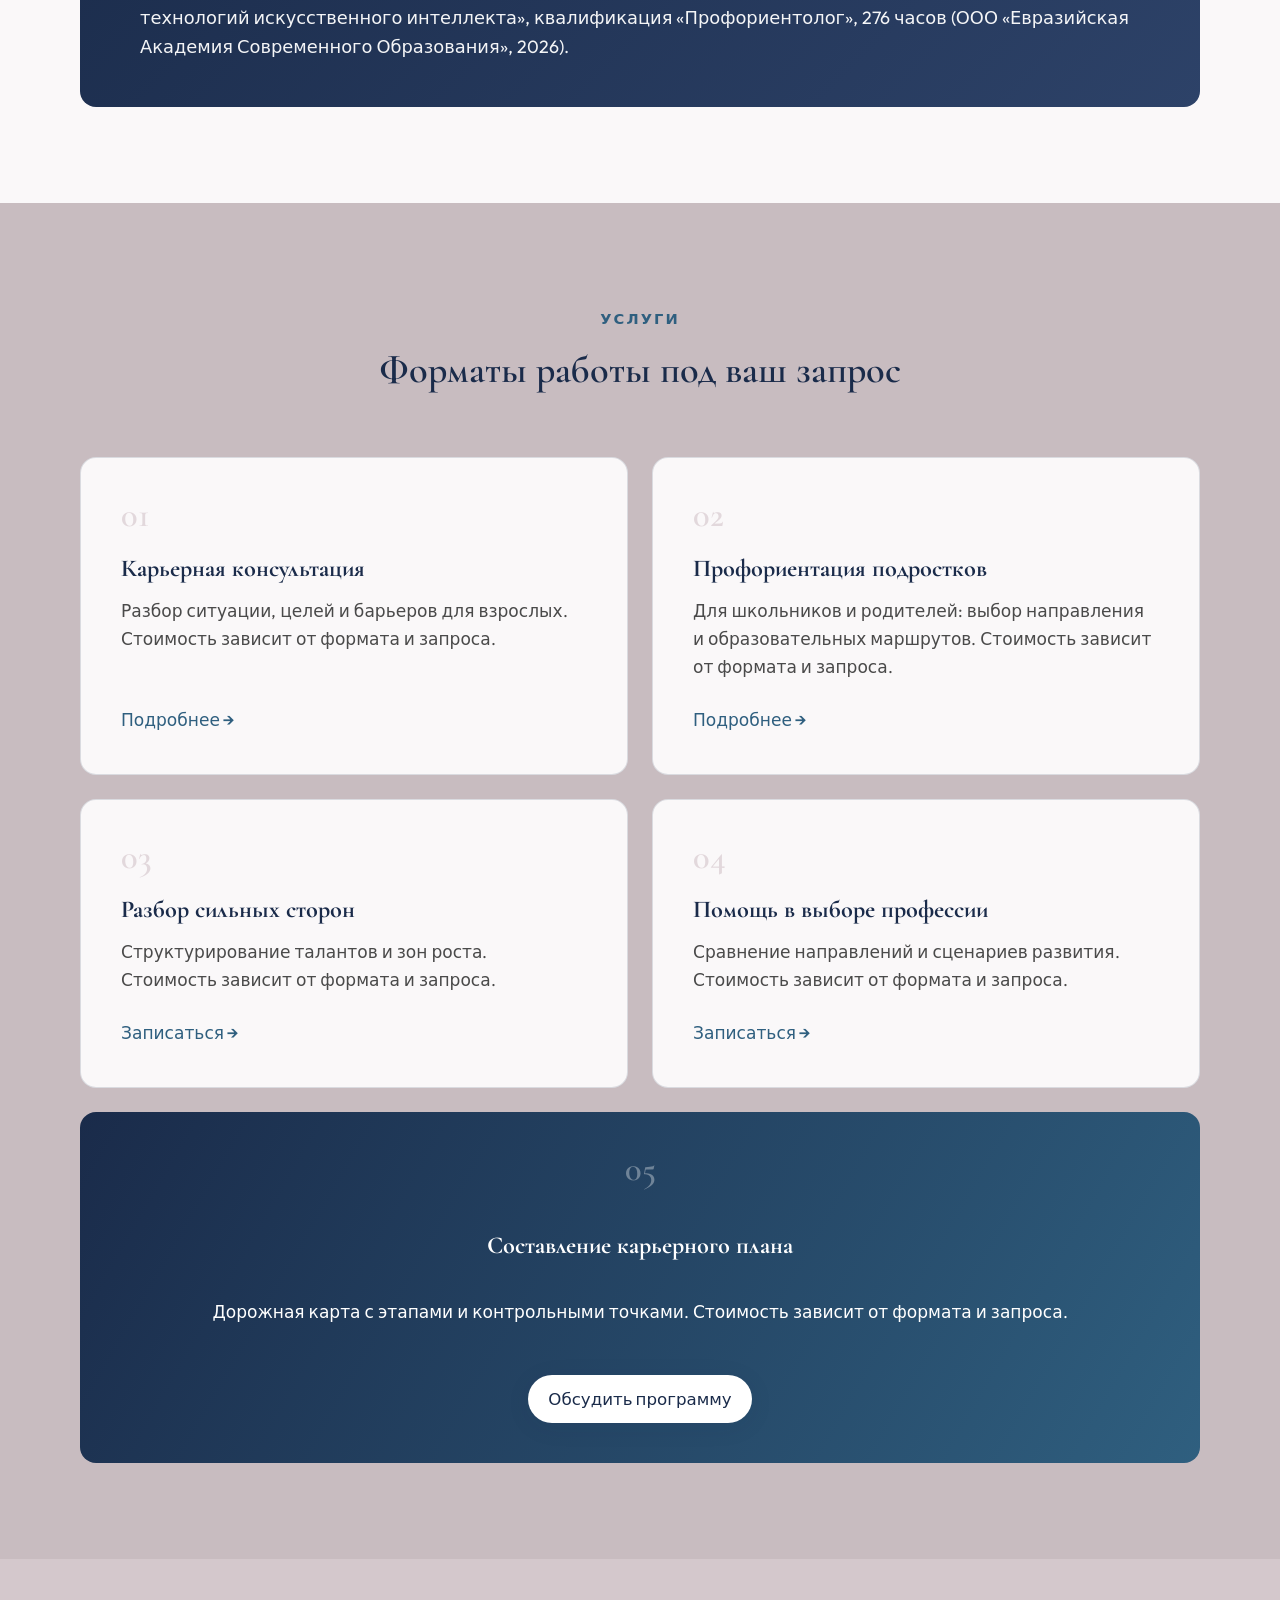
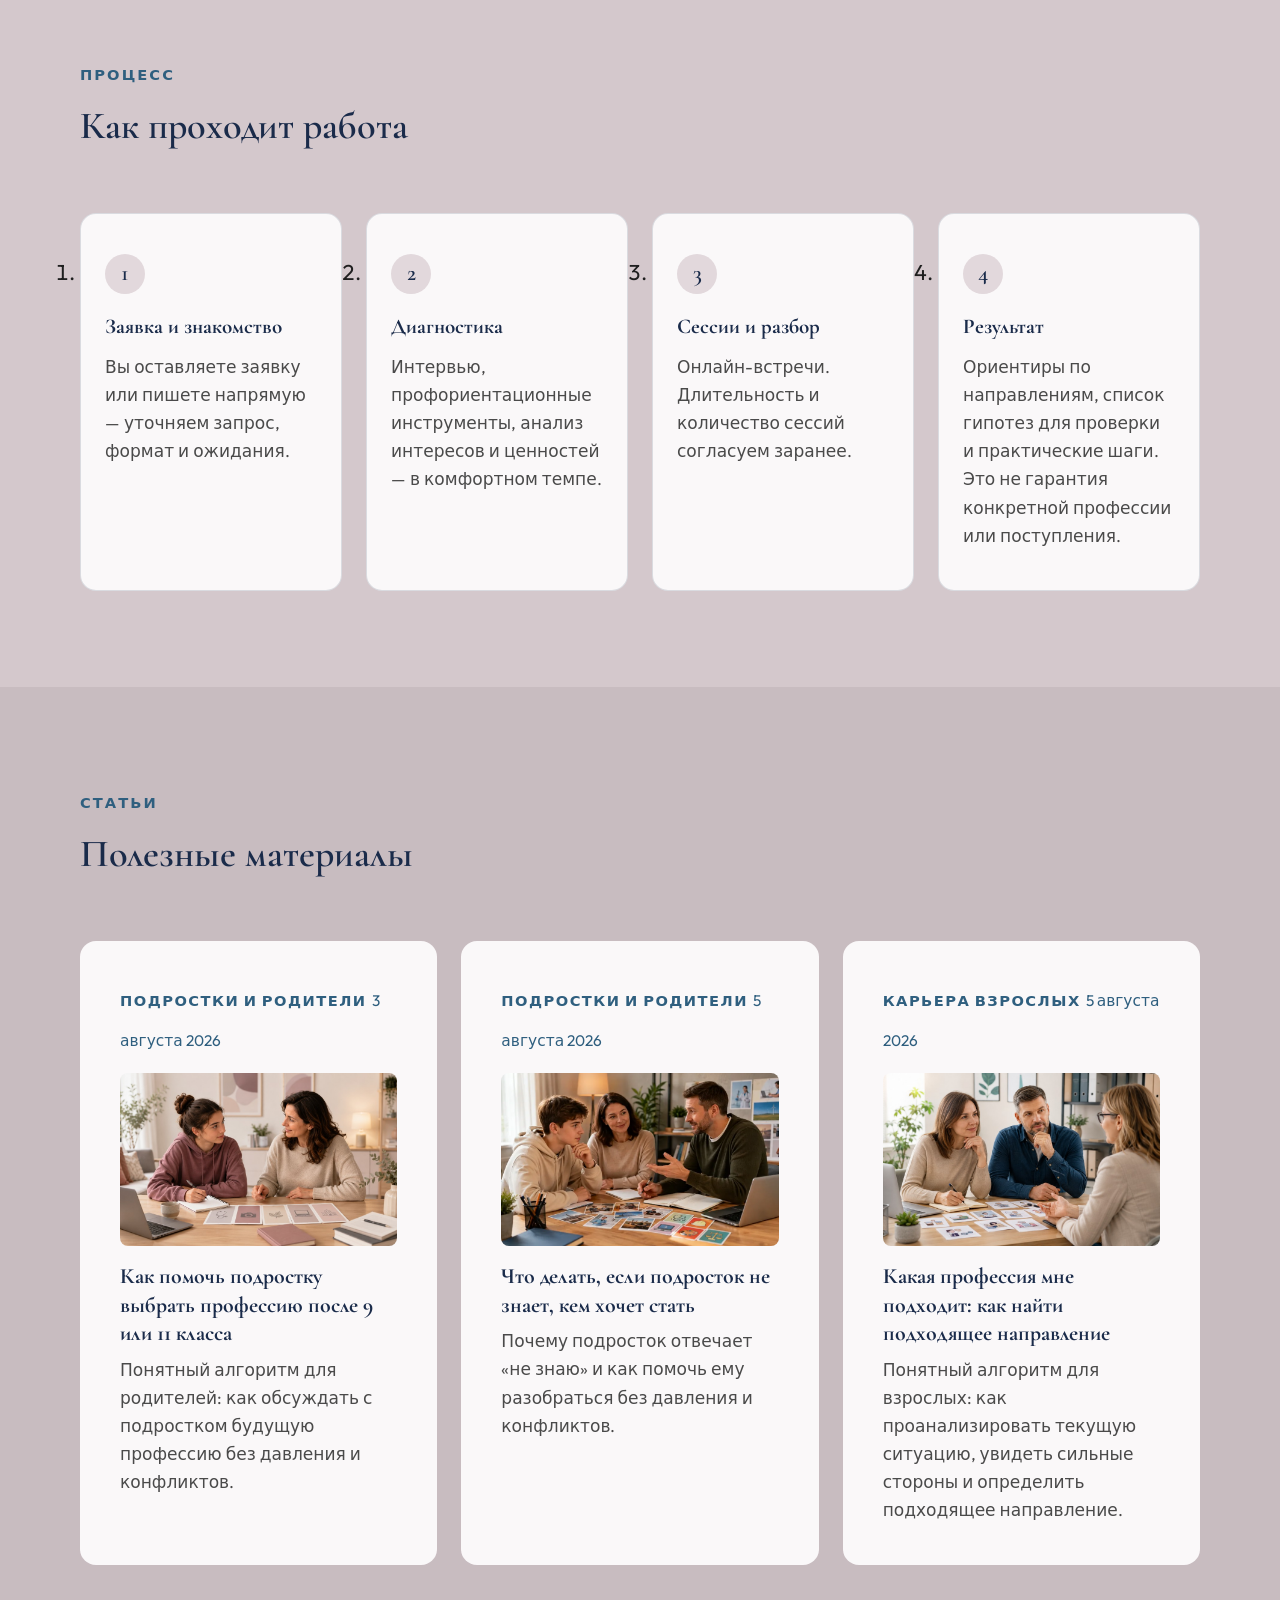
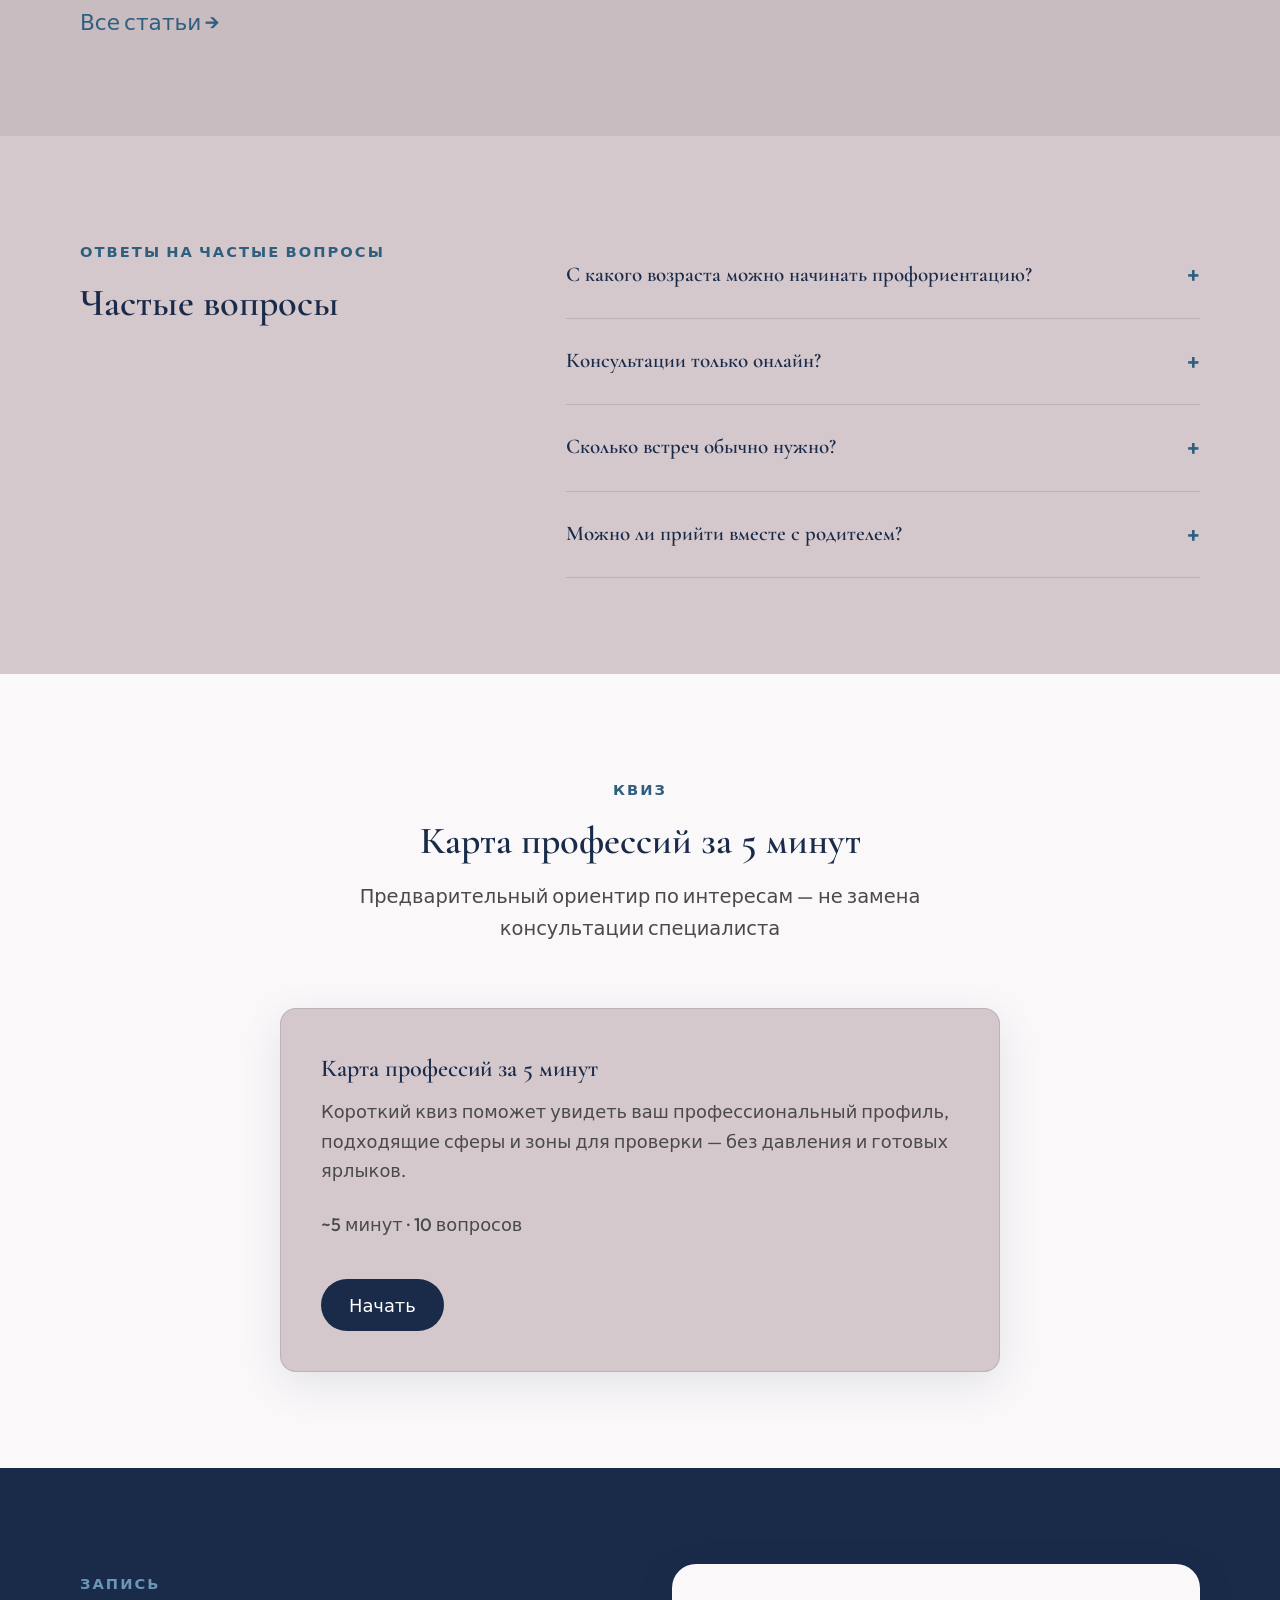
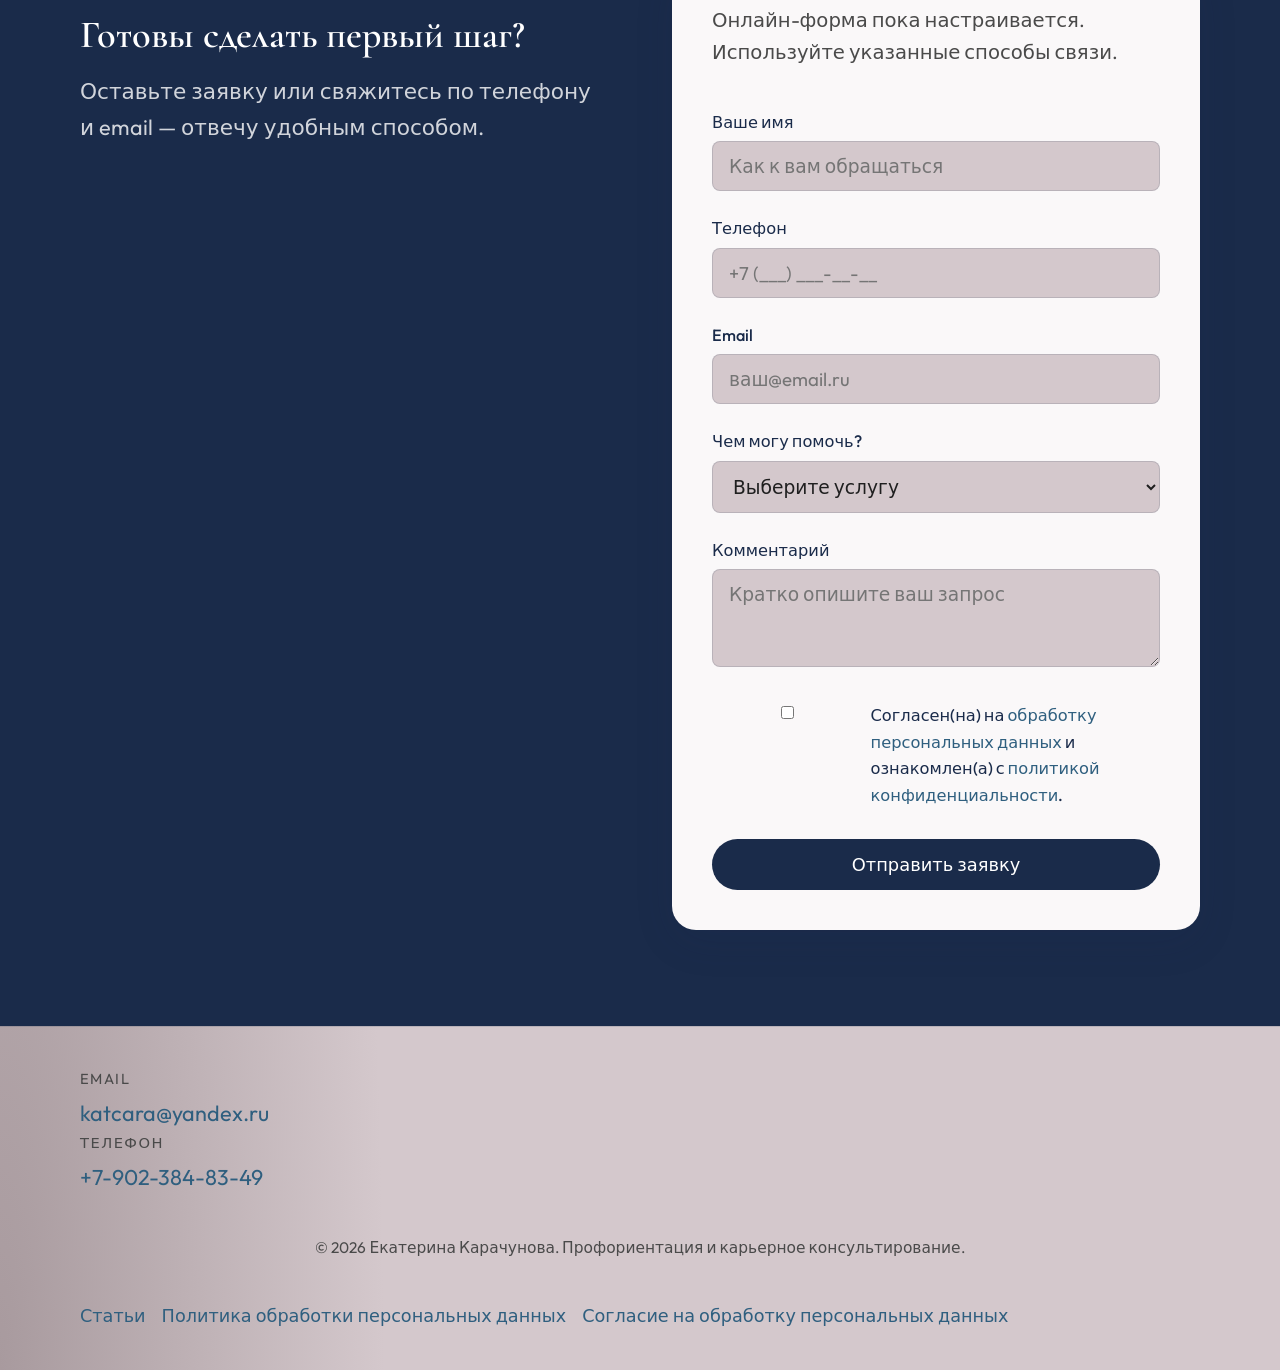
==== commit b4f1ddd6: "образование" ====
--- a/index.html
+++ b/index.html
@@ -156,8 +156,10 @@
           </article>
           <article class="card card--accent">
             <h3>Образование и сертификаты</h3>
-            <!-- НУЖНО ПОДТВЕРДИТЬ У ЕКАТЕРИНЫ -->
-            <p>Информация об образовании и сертификатах будет добавлена после подтверждения. Если вам важны конкретные дипломы или методики — обсудим это на первой встрече.</p>
+            <ul>
+              <li>Высшее образование: Волгоградский государственный технический университет, степень бакалавра по направлению «Экономика» (2000).</li>
+              <li>Профессиональная переподготовка: программа «Современная профориентация подростков и взрослых с применением диагностических методов, игровых технологий, метафорических ассоциативных карт и технологий искусственного интеллекта», квалификация «Профориентолог», 276 часов (ООО «Евразийская Академия Современного Образования», 2026).</li>
+            </ul>
           </article>
         </div>
       </div>
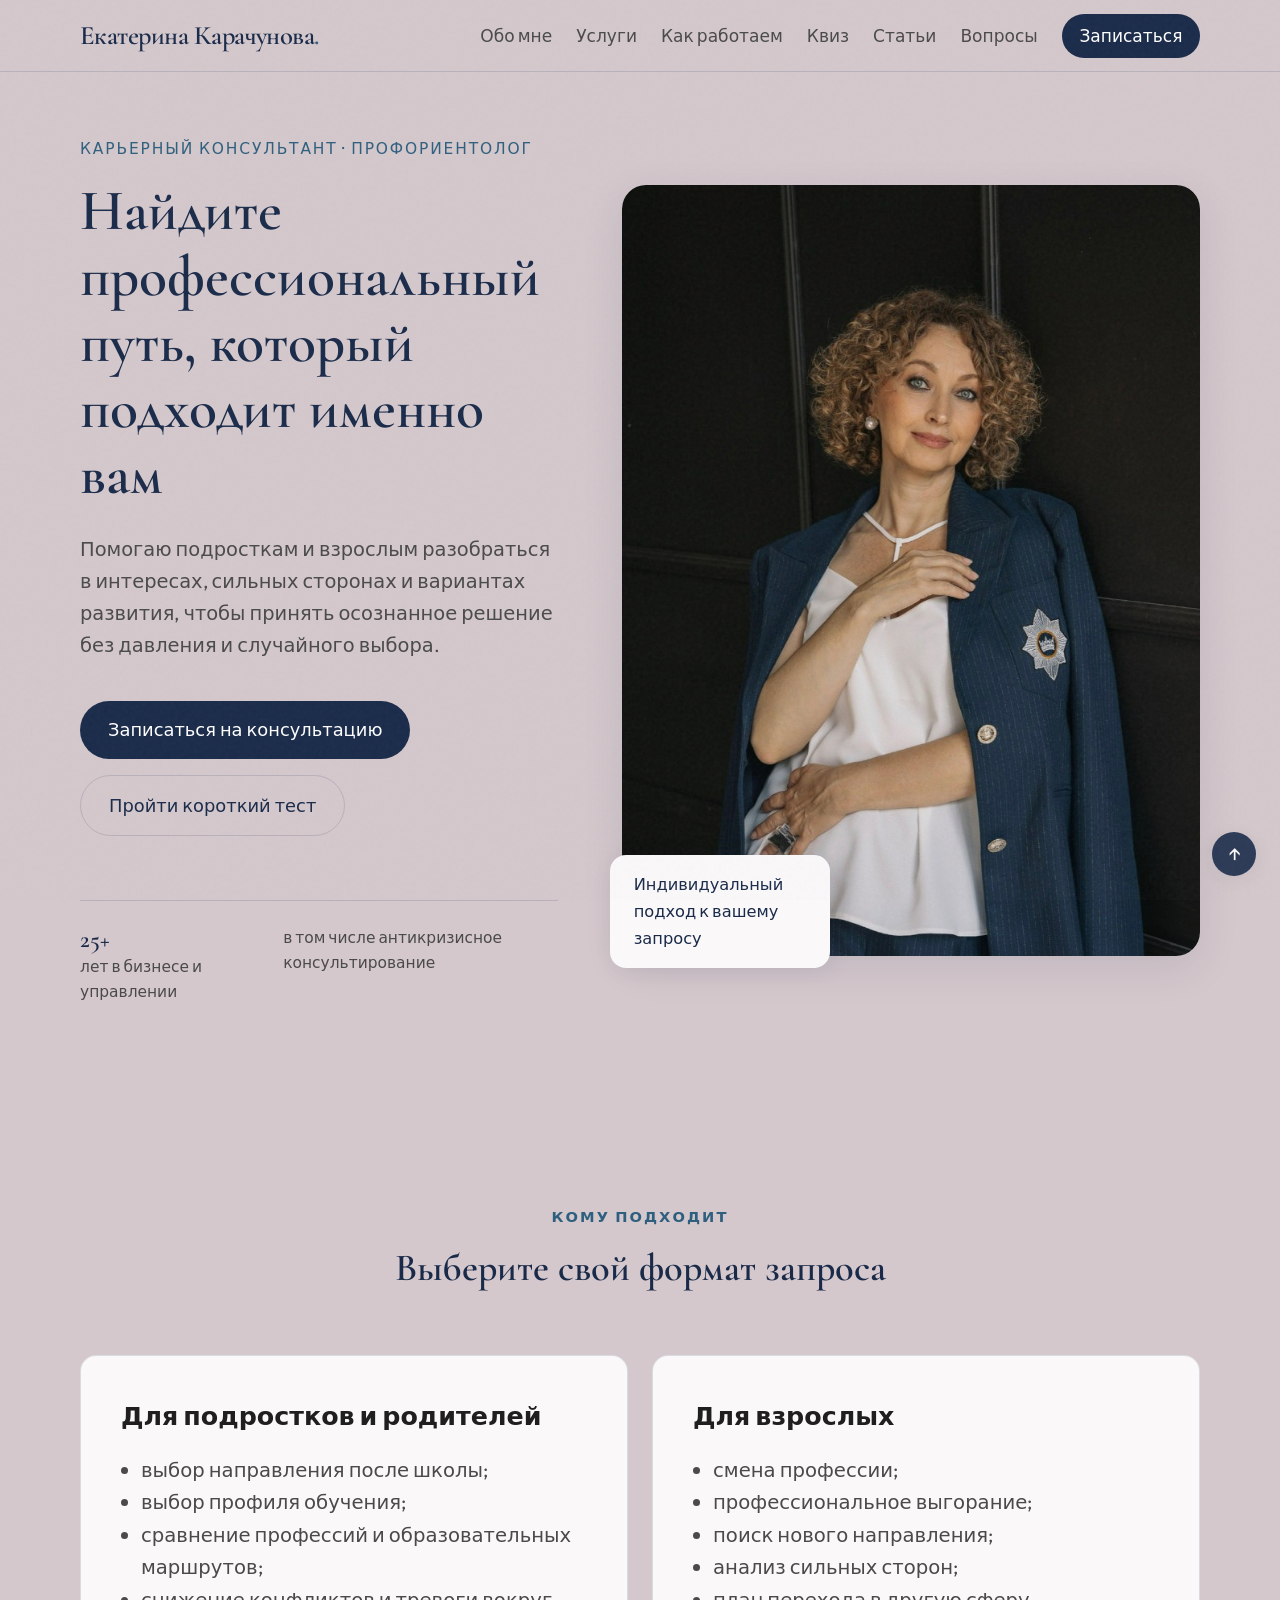
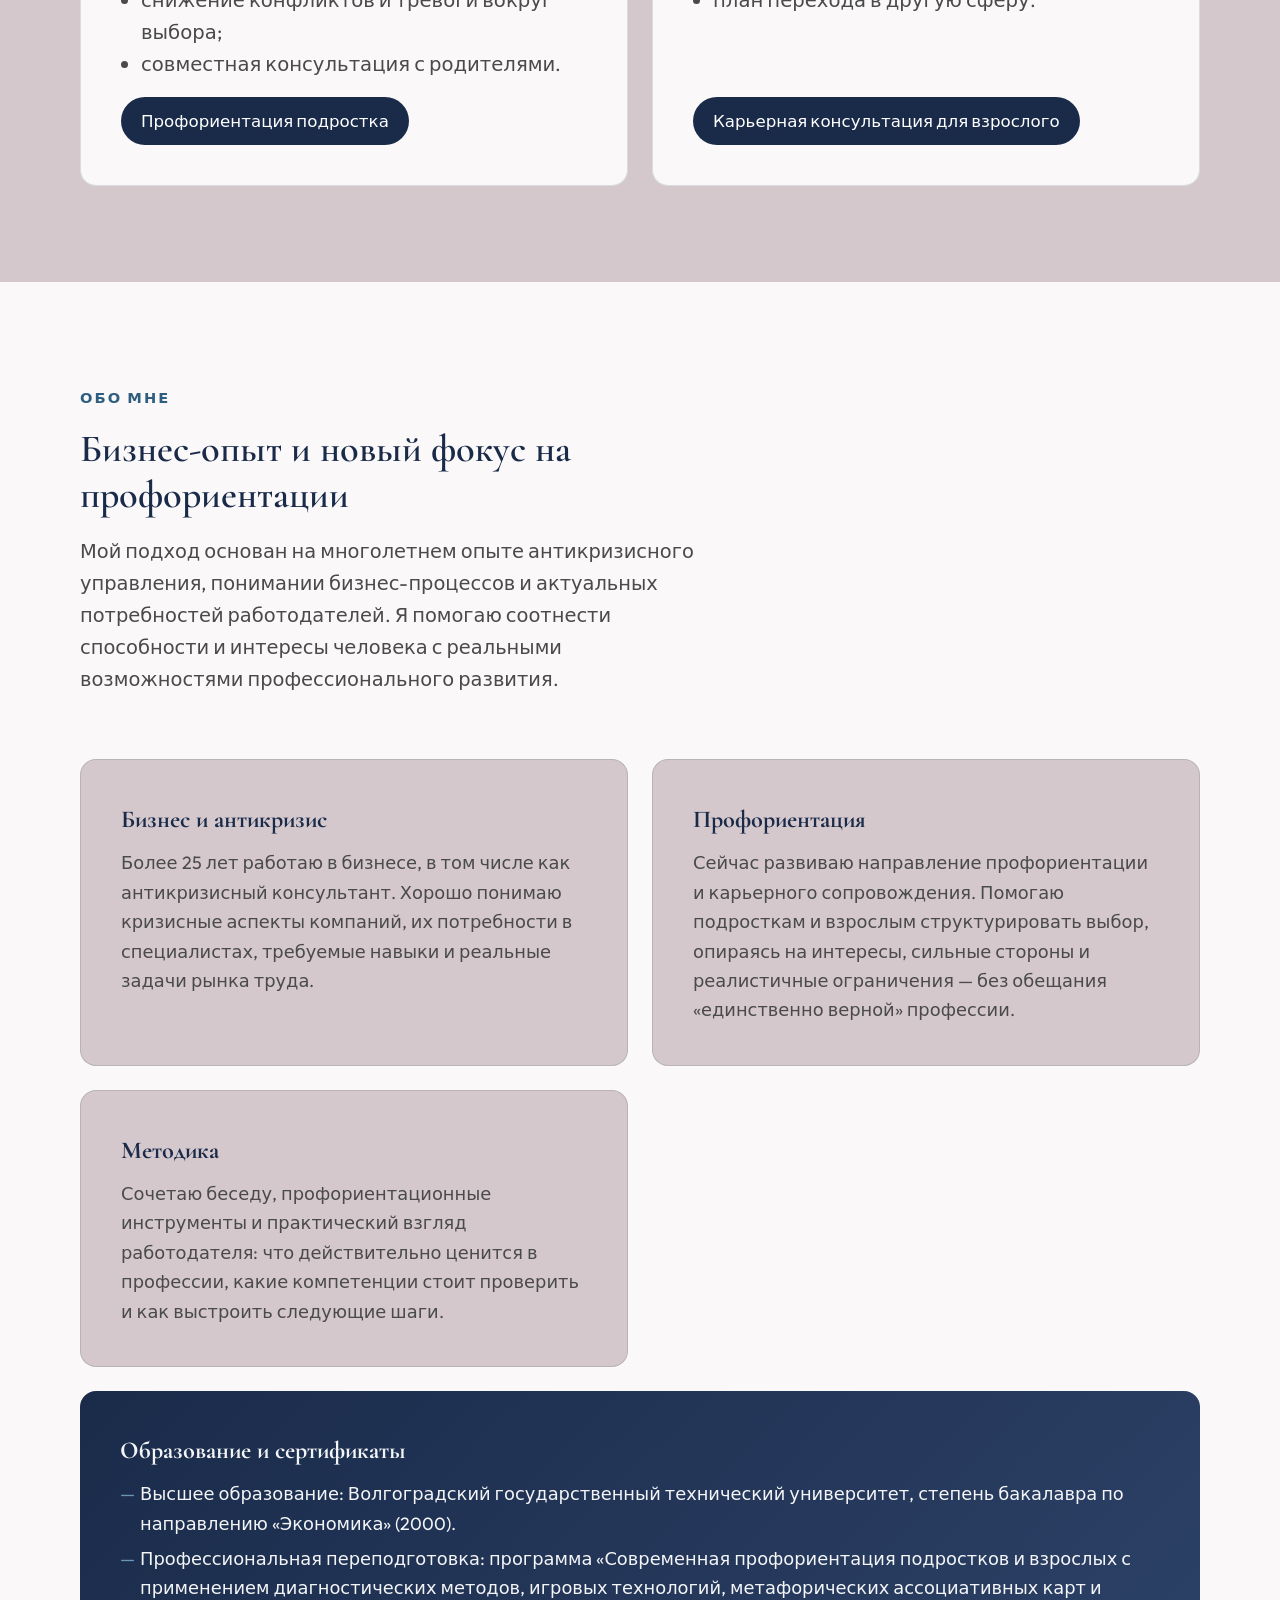
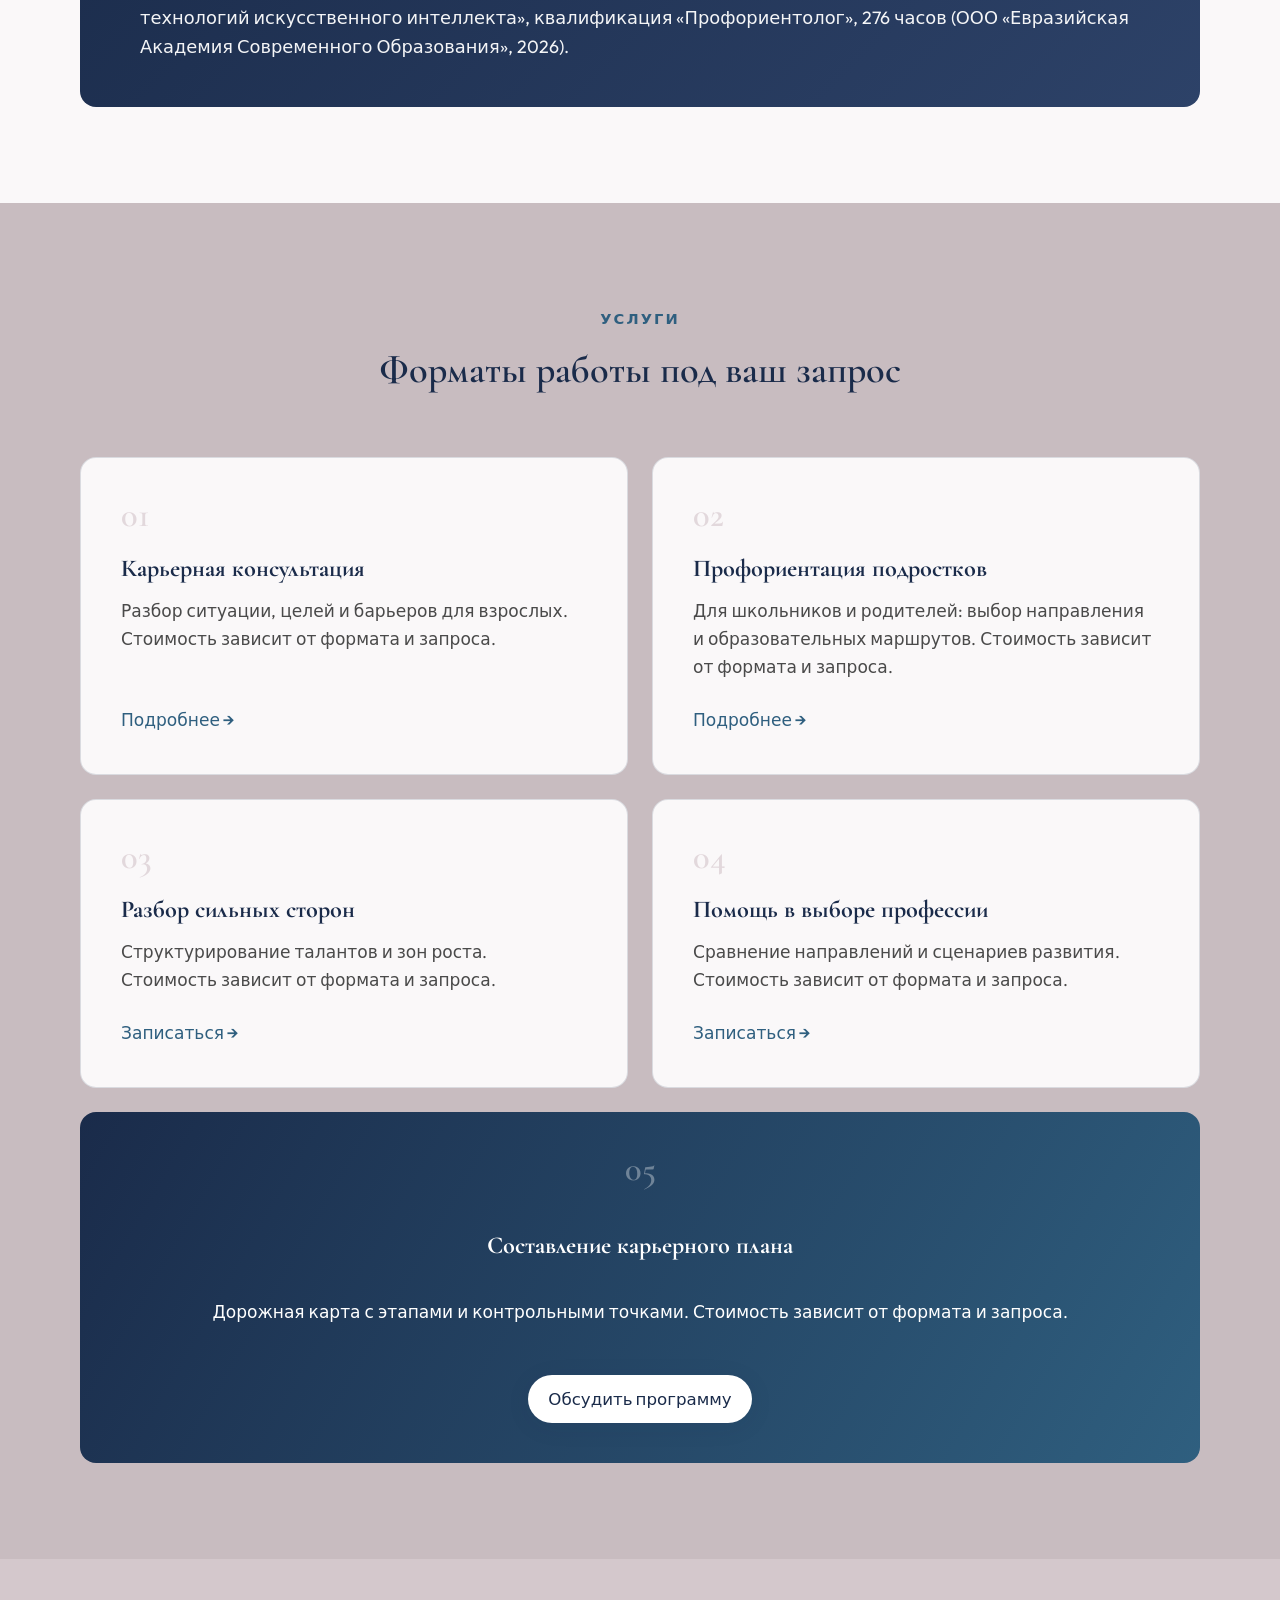
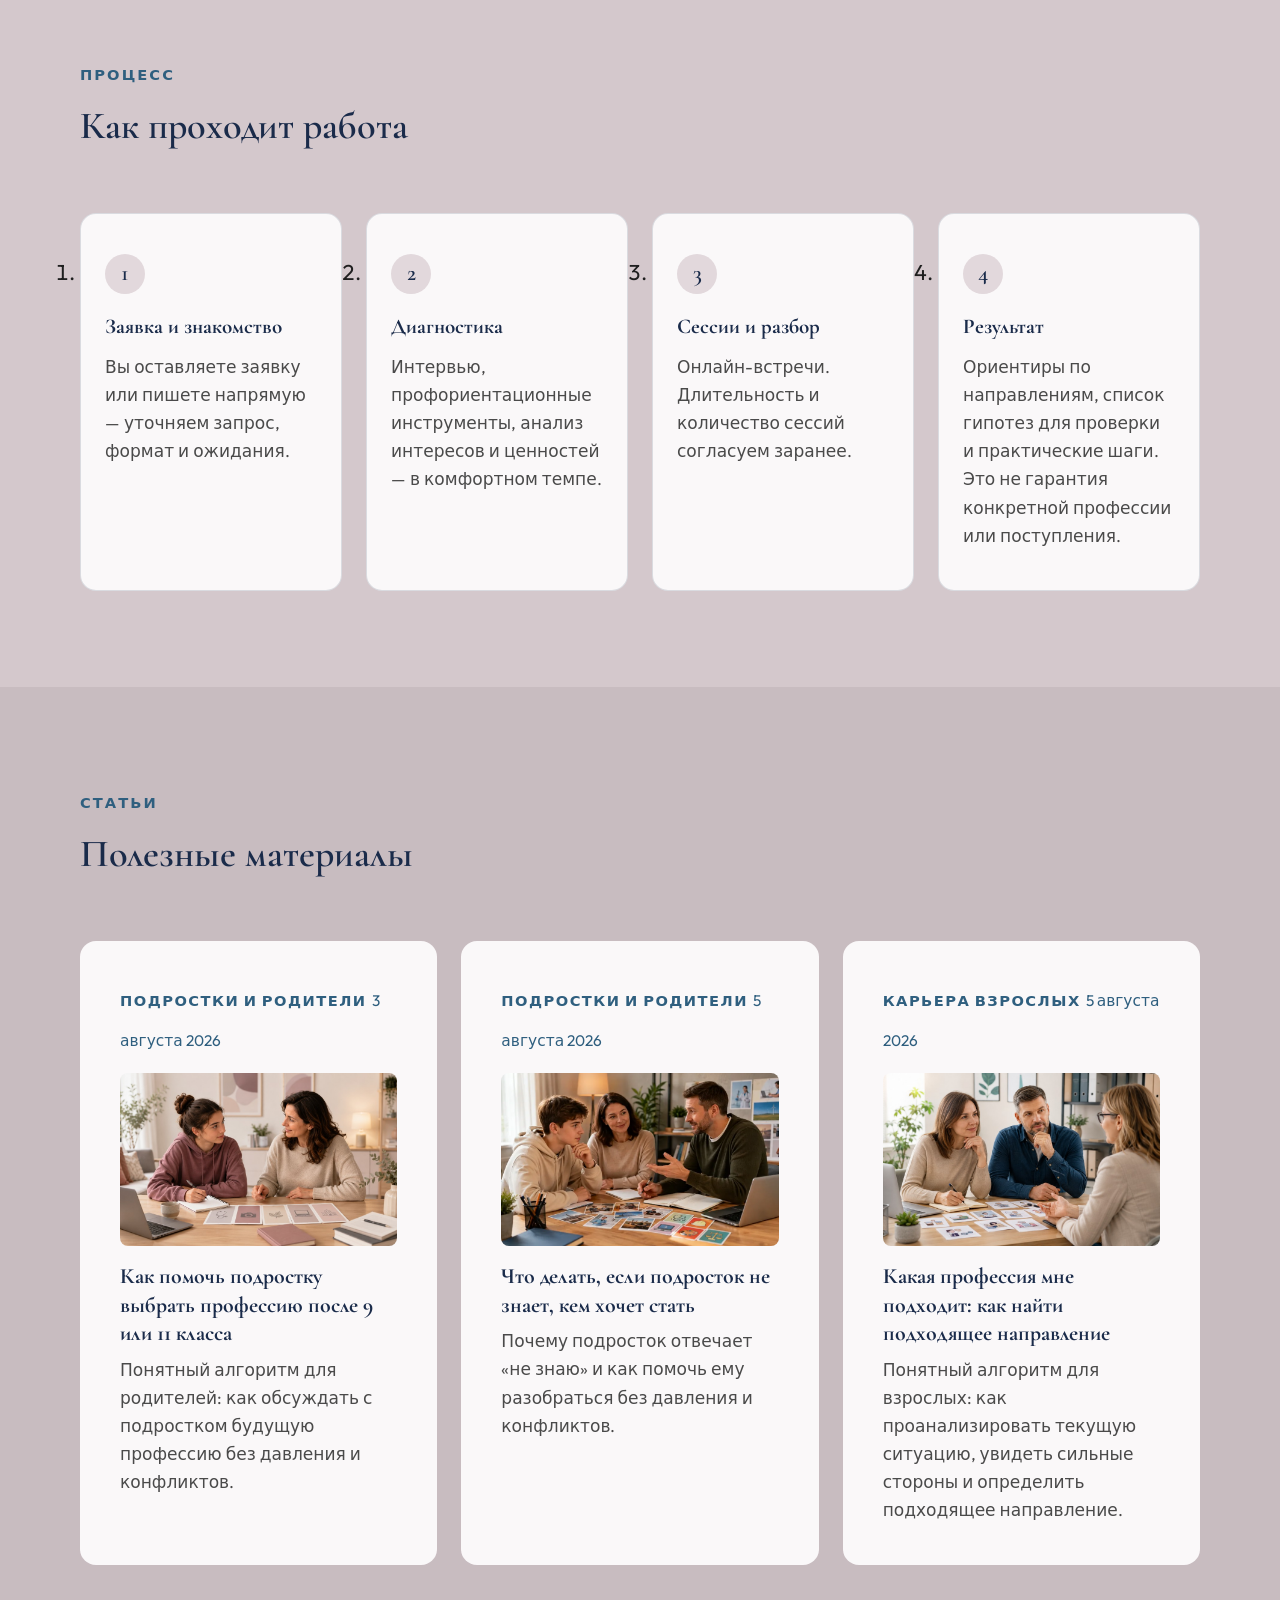
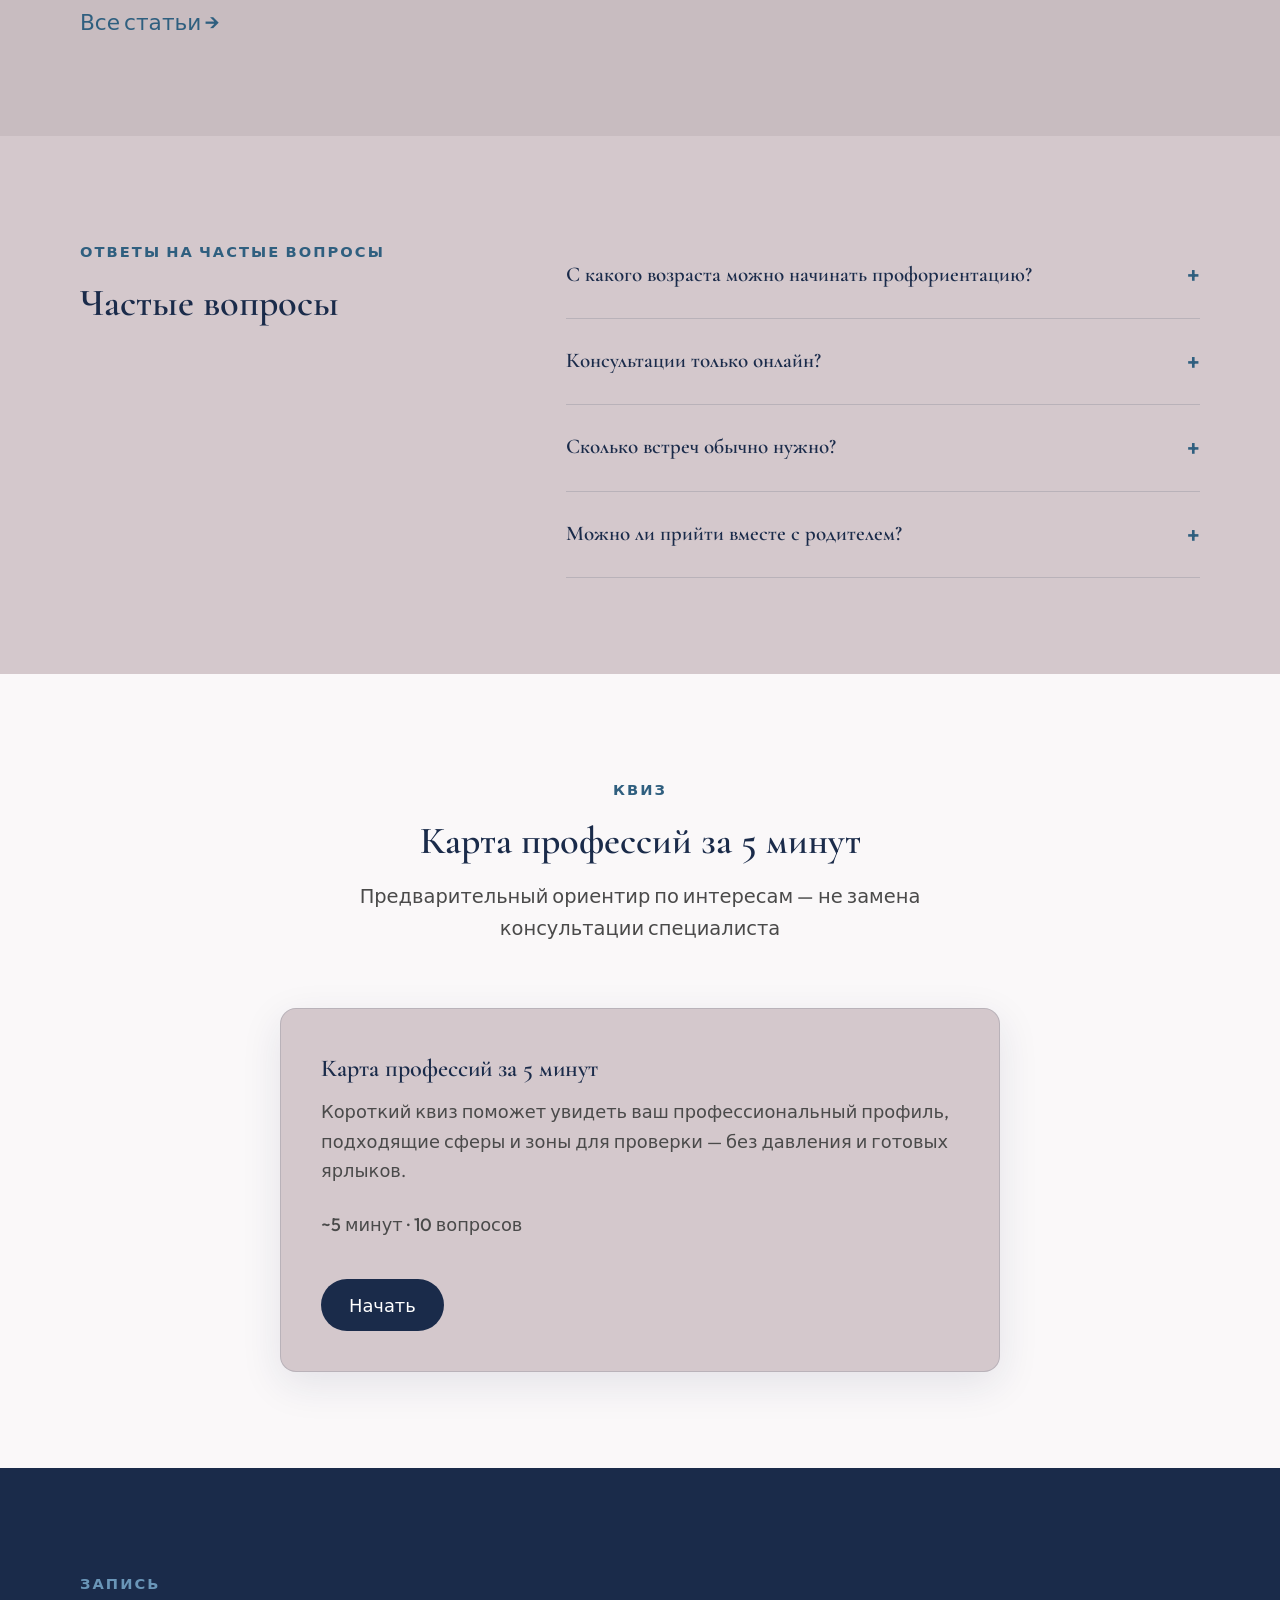
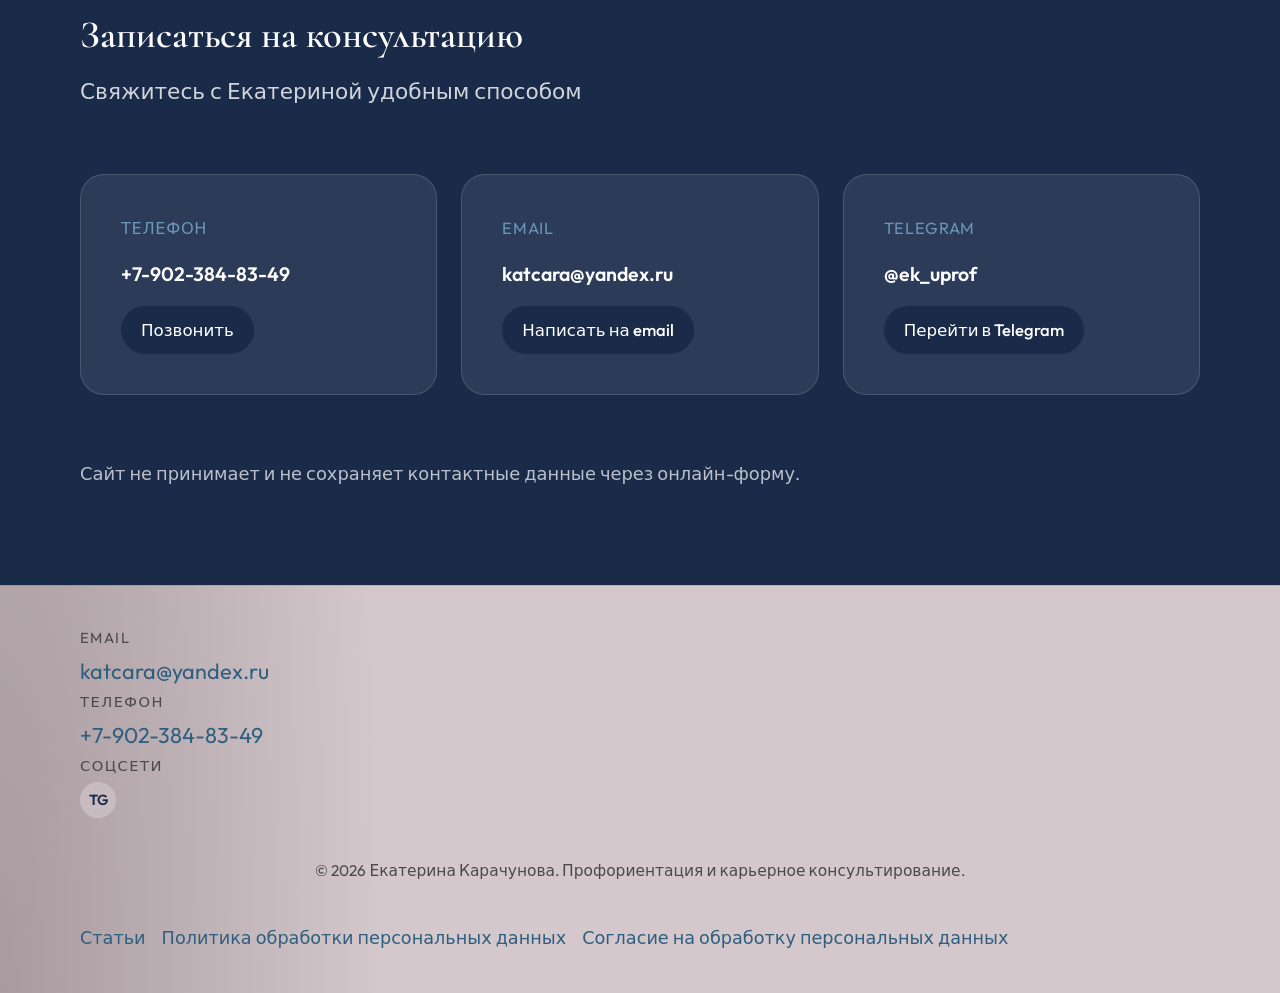
==== commit 01718860: "Подготовлен сайт к переносу на Timeweb без формы сбора данных Co-authored-by: Cursor <cursoragent@cu" ====
--- a/index.html
+++ b/index.html
@@ -91,8 +91,8 @@
             <img
               src="images/expert/photo.jpg"
               alt="Екатерина Карачунова — профориентолог и карьерный консультант"
-              width="480"
-              height="640"
+              width="718"
+              height="1024"
               fetchpriority="high"
             >
           </div>
@@ -254,7 +254,7 @@
             <span class="blog-card__category">Подростки и родители</span>
             <time datetime="2026-08-03">3 августа 2026</time>
             <a class="blog-card__thumb" href="articles/kak-pomoch-podrostku-vybrat-professiyu.html">
-              <img src="images/articles/podrostok-vybor-professii.jpg" alt="" width="640" height="400" loading="lazy">
+              <img src="images/articles/podrostok-vybor-professii.jpg" alt="" width="1024" height="576" loading="lazy">
             </a>
             <h3><a href="articles/kak-pomoch-podrostku-vybrat-professiyu.html">Как помочь подростку выбрать профессию после 9 или 11 класса</a></h3>
             <p>Понятный алгоритм для родителей: как обсуждать с подростком будущую профессию без давления и конфликтов.</p>
@@ -263,7 +263,7 @@
             <span class="blog-card__category">Подростки и родители</span>
             <time datetime="2026-08-05">5 августа 2026</time>
             <a class="blog-card__thumb" href="articles/podrostok-ne-znaet-kem-stat.html">
-              <img src="images/articles/podrostok-ne-znaet-kem-stat.webp" alt="" width="640" height="360" loading="lazy">
+              <img src="images/articles/podrostok-ne-znaet-kem-stat.webp" alt="" width="1024" height="576" loading="lazy">
             </a>
             <h3><a href="articles/podrostok-ne-znaet-kem-stat.html">Что делать, если подросток не знает, кем хочет стать</a></h3>
             <p>Почему подросток отвечает «не знаю» и как помочь ему разобраться без давления и конфликтов.</p>
@@ -272,7 +272,7 @@
             <span class="blog-card__category">Карьера взрослых</span>
             <time datetime="2026-08-05">5 августа 2026</time>
             <a class="blog-card__thumb" href="articles/kakaya-professiya-mne-podhodit.html">
-              <img src="images/articles/kakaya-professiya-mne-podhodit.jpg" alt="" width="640" height="400" loading="lazy">
+              <img src="images/articles/kakaya-professiya-mne-podhodit.jpg" alt="" width="1024" height="576" loading="lazy">
             </a>
             <h3><a href="articles/kakaya-professiya-mne-podhodit.html">Какая профессия мне подходит: как найти подходящее направление</a></h3>
             <p>Понятный алгоритм для взрослых: как проанализировать текущую ситуацию, увидеть сильные стороны и определить подходящее направление.</p>
@@ -324,49 +324,27 @@
       <div class="container booking__grid">
         <div class="booking__info">
           <span class="section__tag">Запись</span>
-          <h2 id="booking-title">Готовы сделать первый шаг?</h2>
-          <p>Оставьте заявку или свяжитесь по телефону и email — отвечу удобным способом.</p>
-          <div class="booking__messengers" data-contact-messengers></div>
-        </div>
-        <form class="booking__form" data-booking-form method="post" novalidate>
-          <p class="form-setup-notice" data-form-setup-notice>Онлайн-форма пока настраивается. Используйте указанные способы связи.</p>
-          <div class="form-message" data-form-message hidden role="status"></div>
-          <label class="hp" aria-hidden="true">
-            <input type="text" name="website" tabindex="-1" autocomplete="off">
-          </label>
-          <label>
-            <span>Ваше имя</span>
-            <input type="text" name="name" required autocomplete="name" placeholder="Как к вам обращаться">
-          </label>
-          <label>
-            <span>Телефон</span>
-            <input type="tel" name="phone" autocomplete="tel" placeholder="+7 (___) ___-__-__">
-          </label>
-          <label>
-            <span>Email</span>
-            <input type="email" name="email" autocomplete="email" placeholder="ваш@email.ru">
-          </label>
-          <label>
-            <span>Чем могу помочь?</span>
-            <select name="service">
-              <option value="">Выберите услугу</option>
-              <option>Карьерная консультация</option>
-              <option>Профориентация подростков</option>
-              <option>Разбор сильных сторон</option>
-              <option>Выбор профессии</option>
-              <option>Карьерный план</option>
-            </select>
-          </label>
-          <label>
-            <span>Комментарий</span>
-            <textarea name="message" rows="3" placeholder="Кратко опишите ваш запрос"></textarea>
-          </label>
-          <label class="form-consent">
-            <input type="checkbox" name="consent" value="yes">
-            <span>Согласен(на) на <a href="consent.html">обработку персональных данных</a> и ознакомлен(а) с <a href="privacy.html">политикой конфиденциальности</a>.</span>
-          </label>
-          <button type="submit" class="btn btn--primary btn--full">Отправить заявку</button>
-        </form>
+          <h2 id="booking-title">Записаться на консультацию</h2>
+          <p>Свяжитесь с Екатериной удобным способом</p>
+        </div>
+        <div class="booking__channels" role="list">
+          <div class="booking__channel" role="listitem">
+            <span class="booking__channel-label">Телефон</span>
+            <a class="booking__channel-value" href="tel:+79023848349">+7-902-384-83-49</a>
+            <a class="btn btn--primary btn--sm" href="tel:+79023848349">Позвонить</a>
+          </div>
+          <div class="booking__channel" role="listitem">
+            <span class="booking__channel-label">Email</span>
+            <a class="booking__channel-value" href="mailto:katcara@yandex.ru">katcara@yandex.ru</a>
+            <a class="btn btn--primary btn--sm" href="mailto:katcara@yandex.ru">Написать на email</a>
+          </div>
+          <div class="booking__channel" role="listitem">
+            <span class="booking__channel-label">Telegram</span>
+            <a class="booking__channel-value" href="https://t.me/ek_uprof" target="_blank" rel="noopener noreferrer">@ek_uprof</a>
+            <a class="btn btn--primary btn--sm" href="https://t.me/ek_uprof" target="_blank" rel="noopener noreferrer">Перейти в Telegram</a>
+          </div>
+        </div>
+        <p class="booking__note">Сайт не принимает и не сохраняет контактные данные через онлайн-форму.</p>
       </div>
     </section>
 
@@ -389,7 +367,6 @@
   <script src="js/site-config.js" defer></script>
   <script src="js/analytics.js" defer></script>
   <script src="js/main.js" defer></script>
-  <script src="js/form.js" defer></script>
   <script src="js/quiz-data.js" defer></script>
   <script src="js/quiz.js" defer></script>
 </body>
--- a/css/main.css
+++ b/css/main.css
@@ -766,7 +766,7 @@
 
 .booking__grid {
   display: grid;
-  grid-template-columns: 1fr 1fr;
+  grid-template-columns: 1fr;
   gap: var(--space-xl);
   align-items: start;
 }
@@ -774,6 +774,51 @@
 .booking__info p {
   color: rgba(255, 255, 255, 0.8);
   margin-top: var(--space-sm);
+}
+
+.booking__channels {
+  display: grid;
+  grid-template-columns: repeat(3, 1fr);
+  gap: var(--space-md);
+}
+
+.booking__channel {
+  display: flex;
+  flex-direction: column;
+  gap: var(--space-sm);
+  padding: var(--space-lg);
+  background: rgba(255, 255, 255, 0.08);
+  border: 1px solid rgba(255, 255, 255, 0.14);
+  border-radius: var(--radius-lg);
+}
+
+.booking__channel-label {
+  font-size: calc(0.85rem + var(--font-bump));
+  letter-spacing: 0.04em;
+  text-transform: uppercase;
+  color: var(--color-accent-light);
+}
+
+.booking__channel-value {
+  color: #fff !important;
+  font-size: calc(1.05rem + var(--font-bump));
+  font-weight: 600;
+  word-break: break-word;
+}
+
+.booking__channel-value:hover {
+  color: var(--color-accent-light) !important;
+}
+
+.booking__channel .btn {
+  margin-top: auto;
+  align-self: flex-start;
+}
+
+.booking__note {
+  margin: 0;
+  color: rgba(255, 255, 255, 0.7);
+  font-size: calc(0.95rem + var(--font-bump));
 }
 
 .booking__messengers {
@@ -1604,6 +1649,10 @@
     grid-template-columns: 1fr;
   }
 
+  .booking__channels {
+    grid-template-columns: 1fr;
+  }
+
   .quiz__actions {
     flex-direction: column;
   }
@@ -1615,6 +1664,12 @@
   .hero {
     min-height: auto;
     padding-bottom: var(--space-xl);
+  }
+}
+
+@media (max-width: 900px) {
+  .booking__channels {
+    grid-template-columns: 1fr;
   }
 }
 
